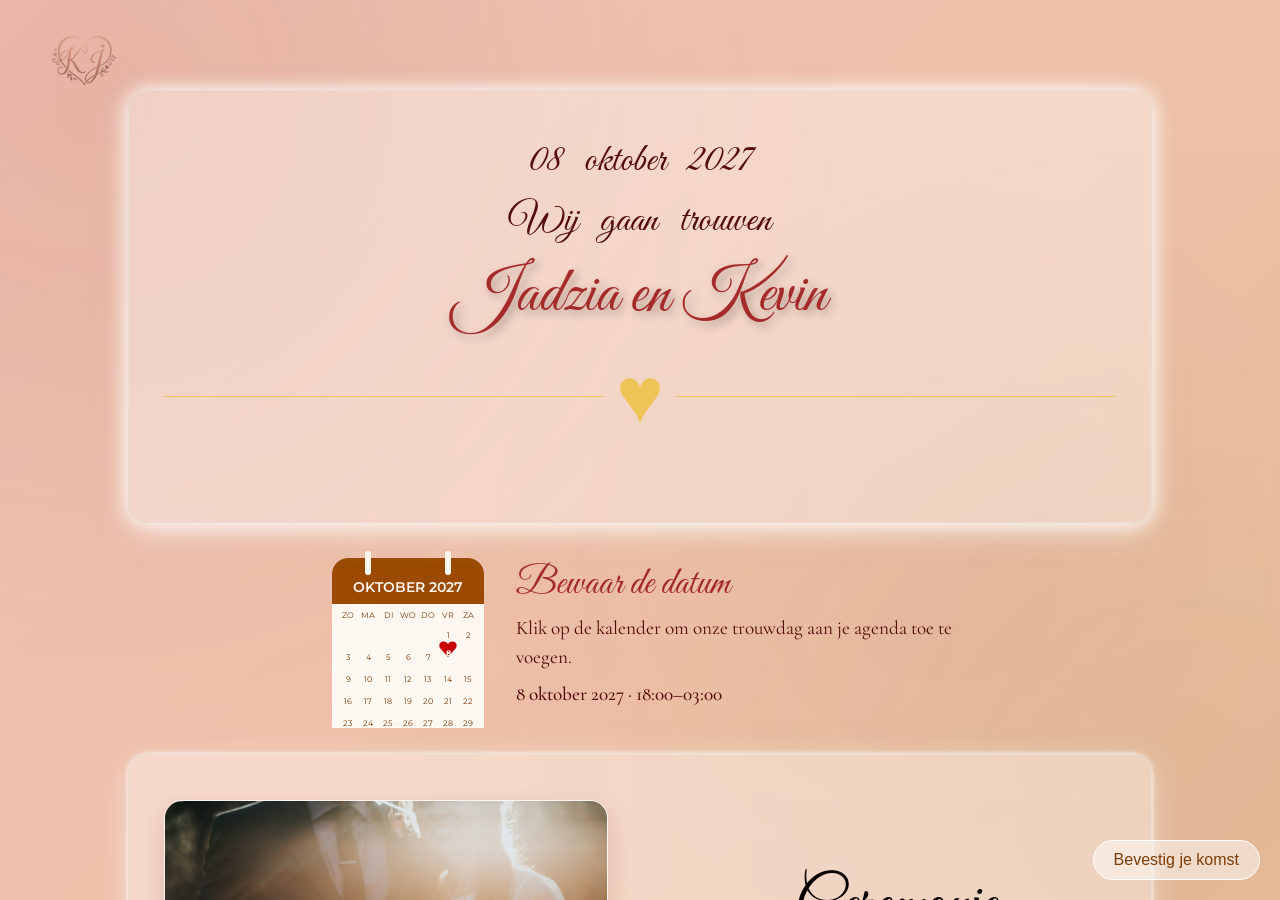
==== index.html @ 41fff1b7 "Update wedding pages with event details and styling enhancements" ====
<!doctype html>
<html lang="nl">
  <head>
    <meta charset="UTF-8" />
    <meta name="viewport" content="width=device-width, initial-scale=1.0" />
    <title>Trouw jadzia en Kevin</title>
    <!-- Elegant romantic Google Fonts -->
    <link rel="preconnect" href="https://fonts.googleapis.com" />
    <link rel="preconnect" href="https://fonts.gstatic.com" crossorigin />
    <link
      href="https://fonts.googleapis.com/css2?family=Cormorant+Garamond:ital,wght@0,400;0,600;1,400&family=Great+Vibes&family=Montserrat:wght@300;400;500&display=swap"
      rel="stylesheet"
    />
    <!-- Koppeling naar de CSS stylesheet -->
    <link rel="stylesheet" href="style.css" />
    <!-- Favicon -->
    <link rel="icon" type="image/jpeg" href="J_K-removebg-preview.png" />
  </head>
  <body>
    <div class="home">
      <div class="light light1"></div>
      <div class="light light2"></div>
      <div class="light light3"></div>
      <script>
        for (let i = 0; i < 35; i++) {
          const light = document.createElement("div");
          p.className = `particle`;
          p.style.left = `${Math.random() * 100}%`;
          p.style.animationDuration = `${Math.random() * 5 + 5}s`;
          document.body.appendChild(p);
        }
      </script>
      <nav class="top-nav">
        <a href="index.html" class="nav-link"
          ><img
            src="J_K-removebg-preview.png"
            alt="Home"
            class="nav-icon"
        /></a>
      </nav>

      <div class="card-container-home">
        <div class="floral-decoration top"></div>

        <header>
          <p class="info">08 oktober 2027</p>
          <p class="info">Wij gaan trouwen</p>
          <p class="home-title">Jadzia en Kevin</p>
          <h1></h1>
          <div class="hart"><span>♥</span></div>
        </header>
      </div>
      <div class="calendar-reminder">
        <a
          class="calendar-link"
          href="trouw-kevin-jadzia.ics"
          download="trouw-kevin-jadzia.ics"
          aria-label="Download de agenda-uitnodiging voor Trouw Kevin en Jadzia op 8 oktober 2027"
        >
          <svg
            class="calendar-icon"
            xmlns="http://www.w3.org/2000/svg"
            viewBox="0 0 168 180"
            role="img"
            aria-labelledby="calendar-icon-title"
          >
            <title id="calendar-icon-title">Kalender voor oktober 2027 met een hartje op de 8e</title>
            <rect x="8" y="10" width="152" height="198" rx="16" fill="#fffaf4" />
            <path d="M8 26a16 16 0 0 1 16-16h120a16 16 0 0 1 16 16v30H8z" fill="#9c4b00" />
            <path d="M44 6v18M124 6v18" stroke="#fffaf4" stroke-width="6" stroke-linecap="round" />
            <text x="84" y="44" text-anchor="middle" fill="#fffaf4" font-family="Montserrat, sans-serif" font-size="14" font-weight="600">OKTOBER 2027</text>
            <g fill="#7c3c07" font-family="Montserrat, sans-serif" font-size="8" text-anchor="middle">
              <text x="24" y="70">ZO</text><text x="44" y="70">MA</text><text x="64" y="70">DI</text><text x="84" y="70">WO</text><text x="104" y="70">DO</text><text x="124" y="70">VR</text><text x="144" y="70">ZA</text>
              <text x="124" y="90">1</text><text x="144" y="90">2</text>
              <text x="24" y="112">3</text><text x="44" y="112">4</text><text x="64" y="112">5</text><text x="84" y="112">6</text><text x="104" y="112">7</text>
              <text x="24" y="134">9</text><text x="44" y="134">10</text><text x="64" y="134">11</text><text x="84" y="134">12</text><text x="104" y="134">13</text><text x="124" y="134">14</text><text x="144" y="134">15</text>
              <text x="24" y="156">16</text><text x="44" y="156">17</text><text x="64" y="156">18</text><text x="84" y="156">19</text><text x="104" y="156">20</text><text x="124" y="156">21</text><text x="144" y="156">22</text>
              <text x="24" y="178">23</text><text x="44" y="178">24</text><text x="64" y="178">25</text><text x="84" y="178">26</text><text x="104" y="178">27</text><text x="124" y="178">28</text><text x="144" y="178">29</text>
              <text x="24" y="198">30</text><text x="44" y="198">31</text>
            </g>
            <path d="M124 96c-3-5-11-2-8 4l8 9 8-9c3-6-5-9-8-4z" fill="#c90000" />
            <text x="124" y="108" text-anchor="middle" fill="#fffaf4" font-family="Montserrat, sans-serif" font-size="8" font-weight="700">8</text>
          </svg>
        </a>
        <div class="calendar-copy">
          <p class="calendar-title">Bewaar de datum</p>
          <p>Klik op de kalender om onze trouwdag aan je agenda toe te voegen.</p>
          <p class="calendar-date">8 oktober 2027 · 18:00–03:00</p>
        </div>
      </div>
      <header>
        <div class="Timelinn">
          <div class="ceremonie">
            <img
              class="event-photo"
              src="event-ceremonie.jpg"
              alt="Sfeervolle trouwceremonie"
              loading="lazy"
              decoding="async"
            />
            <div class="event-content">
              <p class="title">Ceremonie</p>
              <p class="info">08 oktober 2027</p>
              <p class="info">14:00 - 15:00</p>
              <p class="sub-info">Larstraat 198, 8930 Menen, België</p>
            </div>
          </div>
          <div class="ceremonie">
            <img
              class="event-photo"
              src="event-receptie.jpg"
              alt="Feestelijk gedekte tafel voor de receptie"
              loading="lazy"
              decoding="async"
            />
            <div class="event-content">
              <p class="title">Receptie</p>
              <p class="info">18:00 - 19:00</p>
            </div>
          </div>
          <div class="ceremonie">
            <img
              class="event-photo"
              src="event-dinner.jpg"
              alt="Een mooi opgedekte tafel voor het diner"
              loading="lazy"
              decoding="async"
            />
            <div class="event-content">
              <p class="title">Dinner</p>
              <p class="info">19:00 - 21:00</p>
            </div>
          </div>

          <div class="ceremonie">
            <img
              class="event-photo"
              src="event-first-dance.jpg"
              alt="Trouwboeket in romantische belichting"
              loading="lazy"
              decoding="async"
            />
            <div class="event-content">
              <p class="title">First dance</p>
              <p class="info">21:00</p>
            </div>
          </div>
          <div class="ceremonie">
            <img
              class="event-photo"
              src="event-dansfeest.jpg"
              alt="Sfeervolle lichtshow met dansende feestgangers"
              loading="lazy"
              decoding="async"
            />
            <div class="event-content">
              <p class="title">Dans feest</p>
              <p class="info">21:00 - ...</p>
            </div>
          </div>
        </div>
      </header>

      <section class="story-section" aria-labelledby="story-title">
        <img
          class="story-photo"
          src="event-ceremonie.jpg"
          alt="Voorbeeldfoto van een bruidspaar op hun trouwdag"
          loading="lazy"
          decoding="async"
        />
        <div class="story-content">
          <p class="story-eyebrow">Samen op weg naar onze grote dag</p>
          <h2 class="story-title" id="story-title">Ons verhaal</h2>
          <p>
            Sommige ontmoetingen maken je wereld een beetje mooier. Vanaf het
            begin vonden we plezier, vertrouwen en een heleboel mooie momenten
            bij elkaar. Stap voor stap groeide onze liefde uit tot een verhaal
            dat we elke dag samen verder schrijven.
          </p>
          <p>
            Nu kijken we ernaar uit om ons ja-woord te geven en deze bijzondere
            dag te vieren met de mensen die ons dierbaar zijn. We kunnen niet
            wachten om dit nieuwe hoofdstuk met jullie te delen!
          </p>
        </div>
      </section>

      <section class="dresscode-section" aria-labelledby="dresscode-title">
        <div class="dresscode-content">
          <h2 class="story-title" id="dresscode-title">Dresscode</h2>
          <p class="dresscode-lead">
            Jouw aanwezigheid is het belangrijkste voor ons!
          </p>
          <p>
            Kom daarom gewoon zoals je bent en draag vooral kleding waarin jij
            je het beste voelt. Een speciale outfit is niet nodig.
          </p>
          <p>
            Beetje inspiratie nodig? Ons thema is herfst. Denk aan warme tinten
            zoals oranje, geel, rood en bruin.
          </p>
          <ul class="autumn-colors" aria-label="Kleureninspiratie voor het herfstthema">
            <li class="autumn-color autumn-color-orange">Oranje</li>
            <li class="autumn-color autumn-color-yellow">Geel</li>
            <li class="autumn-color autumn-color-red">Rood</li>
            <li class="autumn-color autumn-color-brown">Bruin</li>
          </ul>
        </div>
      </section>

      <a href="inschrijving.html" class="btn-nav-inschrijving"
        >Bevestig je komst</a
      >
    </div>
  </body>
</html>
---- style.css ----
:root {
    --primary-color: rgb(225, 94, 13);    /* Requested button color */
    --primary-hover: rgb(104, 45, 11);     /* Slightly darker orange hover */
    --subtitle-color: rgb(237, 196, 85);  /* Requested sub-title color */
    --accent-gold: rgb(233, 127, 73);     /* Soft warm gold */
    --bg-color: #fdfbf7;                  /* Soft ivory / cream background */
    --card-bg: #f06a1172;
    --text-color: #f0bd9d;                /* Soft warm charcoal */
    --text-muted: #bea99c;
    --border-color: #e8ded5;
    --soft-orange-bg: rgba(241, 165, 118, 0.08);
}

* {
    box-sizing: border-box;
    margin: 0;
    padding: 0;
}

.inschrijving {
    margin: 0;
  height: 100vh;
  overflow: scroll;
  background: linear-gradient(
    135deg,
    #f3c1b7,
    #ebc29e,
    #f3e7e0,
    #b7875c,
    #b78b64
  );
  background-size: 400% 400%;
  animation: bgMove 60s ease infinite;
}
.home {
    margin: 0;
  position: relative;
  height: 100vh;
  overflow-x: clip;
  overflow-y: auto;
  background: linear-gradient(
    135deg,
    #f3c1b7,
    #ebc29e,
    #f3e7e0,
    #b7875c,
    #b78b64
  );
  background-size: 400% 400%;
  animation: bgMove 60s ease infinite;
}
@keyframes bgMove {
  0% {
    background-position: 0 50%;
  }
  50% {
    background-position: 100% 50%;
  }
  100% {
    background-position: 0 50%;
  }
}
.light {
  position: absolute;
  border-radius: 50%;
  filter: blur(180px);
}
.light1 {
  width: 700px;
  height: 700px;
  background: rgba(125, 59, 4, 0.12);
  top: -250px;
  left: -250px;
}
.light2 {
  width: 600px;
  height: 600px;
  background: rgba(94, 58, 25, 0.08);
  bottom: -200px;
  right: -200px;
}
.light3 {
  width: 500px;
  height: 500px;
  background: rgba(116, 44, 5, 0.06);
  top: 35%;
  left: 55%;
}
.particle {
  position: absolute;
  bottom: -40px;
  width: 12px;
  height: 12px;
  background: rgba(255, 215, 160, 0.45);
  border-radius: 40% 60% 50% 50%;
  animation: fall linear infinite;
}
@keyframes fall {
  0% {
    transform: translateY(0) rotate(0deg);
    opacity: 0;
  }
  10% {
    opacity: 0.5;
  }
  100% {
    transform: translateY(-120vh) translateX(80px) rotate(360deg);
    opacity: 0;
  }
}
.top-nav {
    max-width: 620px;
    margin: 0 auto 15px auto;
    text-align: left;
}

.nav-link {
    width: 50px;
    height: 50px;
    object-fit: cover;
    position: fixed;
    top: 20px;
    left: 20px;
    z-index: 9999;
    
}
.nav-icon {
    width: 10%;
    height: 10%;
    object-fit: cover;
    position: fixed;
    top: 20px;
    left: 20px;
    z-index: 9999;
    
}


.card-container {
    width: 80%;
    margin: 7% auto auto auto;
    background: rgba(255, 255, 255, 0.368);
    padding: 45px 35px;
    border-radius: 20px;
    box-shadow: white 0px 0px 20px 0px, rgba(248, 245, 242, 0.5) 0px 10px 30px;
    border: 1px solid var(--border-color);
    position: relative;
}
.card-container-home {
    width: 80%;
    margin: 7% auto auto auto;
    background: rgba(255, 255, 255, 0.368);
    padding: 45px 35px;
    border-radius: 20px;
    box-shadow: white 0px 0px 20px 0px, rgba(248, 245, 242, 0.5) 0px 10px 30px;
    border: 1px solid var(--border-color);
    position: relative;
}
.Timelinn {
    width: 80%;
    margin: 2% auto auto auto;
    background: rgba(255, 255, 255, 0.368);
    padding: 45px 35px;
    border-radius: 20px;
    box-shadow: white 0px 0px 5px 0px, rgba(248, 245, 242, 0.5) 0px 5px 30px;
    border: 1px solid var(--border-color);
    position: relative;
    display: grid;
    gap: 32px;
}
.ceremonie {
    width: 100%;
    min-height: 0;
    margin: 0;
    display: grid;
    grid-template-columns: minmax(0, 1fr) minmax(0, 1fr);
    align-items: center;
    gap: clamp(24px, 5vw, 64px);
}

.ceremonie:nth-child(even) .event-photo {
    grid-column: 2;
}

.ceremonie:nth-child(even) .event-content {
    grid-column: 1;
    grid-row: 1;
}

.event-photo {
    display: block;
    width: 100%;
    height: clamp(240px, 30vw, 380px);
    object-fit: cover;
    border: 1px solid rgba(255, 255, 255, 0.75);
    border-radius: 18px;
    box-shadow: 0 12px 28px rgba(83, 12, 12, 0.14);
}

.event-content {
    min-width: 0;
    padding: 16px;
    text-align: center;
}

.story-section {
    width: 80%;
    margin: 2% auto 40px;
    padding: clamp(24px, 4vw, 48px);
    display: grid;
    grid-template-columns: minmax(0, 1fr) minmax(0, 1fr);
    align-items: center;
    gap: clamp(24px, 5vw, 64px);
    background: rgba(255, 255, 255, 0.368);
    border: 1px solid var(--border-color);
    border-radius: 20px;
    box-shadow: white 0 0 5px 0, rgba(248, 245, 242, 0.5) 0 5px 30px;
}

.calendar-reminder {
    width: 80%;
    margin: 2% auto;
    display: flex;
    align-items: center;
    justify-content: center;
    gap: 24px;
    color: rgb(83, 12, 12);
    text-align: left;
}

.calendar-link {
    display: block;
    flex: 0 0 clamp(112px, 14vw, 168px);
    border-radius: 16px;
    transition: transform 0.2s ease, filter 0.2s ease;
}

.calendar-link:hover {
    transform: translateY(-4px);
    filter: drop-shadow(0 8px 12px rgba(83, 12, 12, 0.18));
}

.calendar-link:focus-visible {
    outline: 3px solid var(--primary-color);
    outline-offset: 5px;
}

.calendar-icon {
    display: block;
    width: 100%;
    height: auto;
}

.calendar-copy {
    max-width: 440px;
}

.calendar-title {
    margin-bottom: 6px;
    color: brown;
    font-family: 'Great Vibes', cursive;
    font-size: 2.4rem;
}

.calendar-copy p:not(.calendar-title) {
    margin-bottom: 8px;
    font-family: 'Cormorant Garamond', serif;
    font-size: 1.2rem;
    line-height: 1.5;
}

.calendar-copy .calendar-date {
    font-family: 'Montserrat', sans-serif;
    font-size: 0.9rem;
    font-weight: 500;
}

.story-photo {
    display: block;
    width: 100%;
    aspect-ratio: 4 / 3;
    object-fit: cover;
    border: 1px solid rgba(255, 255, 255, 0.75);
    border-radius: 18px;
    box-shadow: 0 12px 28px rgba(83, 12, 12, 0.14);
}

.story-content {
    min-width: 0;
    color: rgb(83, 12, 12);
    text-align: center;
}

.story-eyebrow {
    margin-bottom: 8px;
    font-family: 'Montserrat', sans-serif;
    font-size: 0.8rem;
    letter-spacing: 0.08em;
    text-transform: uppercase;
}

.story-title {
    margin-bottom: 16px;
    color: brown;
    font-family: 'Great Vibes', cursive;
    font-size: clamp(3rem, 5vw, 4rem);
    font-weight: 400;
}

.story-content p:not(.story-eyebrow) {
    margin-bottom: 14px;
    font-family: 'Cormorant Garamond', serif;
    font-size: clamp(1.1rem, 1.5vw, 1.35rem);
    line-height: 1.7;
}

.dresscode-section {
    width: 80%;
    margin: 2% auto 40px;
    padding: clamp(24px, 4vw, 48px);
    background: rgba(255, 255, 255, 0.368);
    border: 1px solid var(--border-color);
    border-radius: 20px;
    box-shadow: white 0 0 5px 0, rgba(248, 245, 242, 0.5) 0 5px 30px;
}

.dresscode-content {
    max-width: 780px;
    margin: 0 auto;
    color: rgb(83, 12, 12);
    text-align: center;
}

.dresscode-content p {
    margin-bottom: 14px;
    font-family: 'Cormorant Garamond', serif;
    font-size: clamp(1.1rem, 1.5vw, 1.35rem);
    line-height: 1.7;
}

.dresscode-content .dresscode-lead {
    font-weight: 600;
}

.autumn-colors {
    display: flex;
    justify-content: center;
    flex-wrap: wrap;
    gap: clamp(14px, 3vw, 28px);
    margin-top: 24px;
    list-style: none;
}

.autumn-color {
    display: grid;
    width: clamp(64px, 8vw, 96px);
    aspect-ratio: 1;
    place-items: center;
    border-radius: 50%;
    color: #fff;
    font-family: 'Montserrat', sans-serif;
    font-size: clamp(0.7rem, 1vw, 0.85rem);
    font-weight: 500;
    text-shadow: 0 1px 3px rgba(0, 0, 0, 0.5);
}

.autumn-color-orange {
    background: #ff5f00;
}

.autumn-color-yellow {
    background: #ffba00;
    color: #4a2a00;
    text-shadow: none;
}

.autumn-color-red {
    background: #c90000;
}

.autumn-color-brown {
    background: #9c4b00;
}

header {
    text-align: center;
    margin-bottom: 35px;
}

.sub-title {
    font-family: 'Great Vibes', cursive;
    font-size: 4rem;
    color: brown;
    margin-bottom: 10px;
    text-shadow: 4px 4px 8px rgba(0, 0, 0, 0.3);
}
.paragraph{
    font-family: 'Montserrat', sans-serif;
    font-size: 0.7rem;
    color: rgb(83, 12, 12);
    margin-bottom: 10px;
    margin-top: 5rem;
    text-align: center;
}
.sub-txt {
    font-family: 'Montserrat', sans-serif;
    font-size: 1.25rem;
    color: rgb(83, 12, 12);
    margin-bottom: 10px;
}
.home-title {
    font-family: 'Great Vibes', cursive;
    font-size: 4rem;
    color: brown;
    margin-bottom: 10px;
    text-shadow: 4px 4px 8px rgba(0, 0, 0, 0.3);
}
.title {
    font-family: 'Great Vibes', cursive;
    font-size: 4rem;
    color: rgb(6, 0, 0);
    margin-bottom: 10px;
    white-space: nowrap;
    word-spacing: 15px;
}
.info {
    font-family: 'Great Vibes';
    font-size: 2.5rem;
    color: rgb(83, 12, 12);
    margin-bottom: 10px;
    
    white-space: nowrap;
    word-spacing: 15px;
}
.sub-info {
    font-family: 'Lucida Sans', 'Lucida Sans Regular', 'Lucida Grande', 'Lucida Sans Unicode', Geneva, Verdana, sans-serif;
    font-size: 1.5rem;
    color: rgb(83, 12, 12);
    margin-bottom: 10px;
    
    white-space: nowrap;
    word-spacing: 5px;
}

h1 {
    font-family: 'Cormorant Garamond', cursive;
    font-size: 2.4rem;
    font-weight: 600;
    letter-spacing: 1px;
    color: rgb(83, 12, 12);
}

.divider {
    display: flex;
    align-items: center;
    justify-content: center;
    margin: 15px 0 20px 0;
}

.divider::before, .divider::after {
    content: '';
    width: 60px;
    height: 1px;
    background-color: var(--subtitle-color);
}

.hart span {
    padding: 0 12px;
    color: var(--subtitle-color);
    font-size: 5rem;
}
.hart {
    display: flex;
    align-items: center;
    justify-content: center;
    margin: 15px 0 20px 0;
}

.hart::before, .hart::after {
    content: '';
    width: 60%;
    height: 1px;
    background-color: var(--subtitle-color);
}

.hart span {
    padding: 0 12px;
    color: var(--subtitle-color);
    font-size: 5rem;
}

.intro {
    font-size: 0.95rem;
    color: rgb(112, 55, 9);
    max-width: 480px;
    margin: 0 auto;
}

/* Form Styles */
.form-group {
    margin-bottom: 25px;
}

.form-group > label {
    display: block;
    font-family: 'Cormorant Garamond', serif;
    font-size: 1.25rem;
    font-weight: 600;
    margin-bottom: 6px;
    color: rgb(83, 12, 12);;
}

.sub-label-info {
    font-size: 0.85rem;
    color: var(--text-muted);
    margin-bottom: 10px;
}

input[type="text"],
input[type="number"],
textarea {
    width: 100%;
    padding: 12px 16px;
    border: 1px solid var(--border-color);
    border-radius: 10px;
    font-family: 'Montserrat', sans-serif;
    font-size: 0.95rem;
    background-color: #faf8f5;
    color: var(--text-color);
    transition: all 0.3s ease;
}

input[type="text"]:focus,
input[type="number"]:focus,
textarea:focus {
    border-color: var(--primary-color);
    background-color: #ffffff;
    box-shadow: 0 0 0 3px rgba(225, 94, 13, 0.15);
    outline: none;
}

textarea {
    resize: vertical;
    min-height: 90px;
}

/* File Upload Styling */
.file-upload-box {
    position: relative;
    display: inline-block;
    width: 100%;
}

.file-input {
    width: 100%;
    padding: 8px;
    background: #ffffff;
    border: 1px dashed var(--primary-color);
    border-radius: 8px;
    cursor: pointer;
    font-size: 0.85rem;
}

.file-input::file-selector-button {
    background: var(--soft-orange-bg);
    color: var(--primary-color);
    border: 1px solid var(--primary-color);
    padding: 5px 12px;
    border-radius: 6px;
    cursor: pointer;
    font-weight: 500;
    margin-right: 10px;
    transition: all 0.2s;
}

.file-input::file-selector-button:hover {
    background: var(--primary-color);
    color: #ffffff;
}

/* Radio & Checkbox Cards */
.radio-card {
    background: #faf8f5;
    border: 1px solid var(--border-color);
    border-radius: 10px;
    padding: 12px 16px;
    margin-bottom: 10px;
    display: flex;
    align-items: center;
    cursor: pointer;
    transition: all 0.25s ease;
}

.radio-card:hover {
    border-color: var(--primary-color);
    background: var(--soft-orange-bg);
}

.radio-card input[type="radio"] {
    accent-color: var(--primary-color);
    width: 18px;
    height: 18px;
    margin-right: 14px;
    cursor: pointer;
}

.radio-card label {
    cursor: pointer;
    width: 100%;
}

.radio-title {
    display: block;
    font-weight: 500;
    font-size: 0.95rem;
}

.radio-desc {
    display: block;
    font-size: 0.8rem;
    color: var(--text-muted);
}

.checkbox-card {
    background: #ffffff;
    border: 1px solid var(--border-color);
    border-radius: 8px;
    padding: 10px 14px;
    display: flex;
    align-items: center;
}

.checkbox-card input[type="checkbox"] {
    accent-color: var(--primary-color);
    width: 16px;
    height: 16px;
    margin-right: 10px;
    cursor: pointer;
}

.checkbox-card label {
    font-size: 0.88rem;
    font-weight: 500;
    cursor: pointer;
}

/* Buttons */
.btn-primary {
    display: block;
    width: 100%;
    background-color: rgba(255, 255, 255, 0.485);
    color: #884906;
    padding: 16px;
    border: none;
    border-radius: 30px;
    font-family: 'Cormorant Garamond', serif;
     
    font-size: 1.3rem;
    font-weight: 600;
    letter-spacing: 1px;
    cursor: pointer;
    transition: all 0.3s ease;
    box-shadow: 0 4px 15px rgba(233, 224, 218, 0.3);
    margin-top: 30px;
}

.btn-primary:hover {
    transform: translateY(-2px);
    background-color: rgba(255, 255, 255, 0.913);
    color: #000000;
}

.btn-secondary {
    background-color: rgba(255, 255, 255, 0.485);
    color: rgb(124, 60, 7);
    padding: 10px 18px;
    border: 1px dashed var(--primary-color);
    border-radius: 20px;
    font-family: 'Montserrat', sans-serif;
    font-size: 0.85rem;
    font-weight: 500;
    cursor: pointer;
    margin-top: 10px;
    transition: all 0.25s ease;
}

.btn-secondary:hover {
    background-color: rgba(235, 199, 177, 0.894);
}

.btn-nav-home {
    display: inline-block;
    margin-top: 20px;
    padding: 10px 20px;
    background-color: var(--soft-orange-bg);
    color: var(--primary-color);
    text-decoration: none;
    border: 1px solid var(--primary-color);
    border-radius: 20px;
    font-weight: 500;
    font-size: 0.9rem;
    transition: all 0.25s ease;
}

.btn-nav-inschrijving:hover {
    background-color: rgba(255, 255, 255, 0.913);
    color: #000000;
}
.btn-nav-inschrijving {
    display: inline-block;
    margin-top: 20px;
    padding: 10px 20px;
    background-color: rgba(255, 255, 255, 0.485);
    color: rgb(124, 60, 7);
    text-decoration: none;
    border: 1px solid white;
    border-radius: 20px;
    font-family: arial, sans-serif,bold;
    font-weight: 500;
    font-size: 1rem;
    transition: all 0.25s ease;
    position: fixed;
    bottom: 20px;
    right: 20px;
}

.btn-nav-home:hover {
    background-color: var(--primary-color);
    color: #ffffff;
}

/* Gezinslid Blok Styling */
.gezinslid-blok {
    background: #faf8f5;
    border: 1px solid var(--border-color);
    border-radius: 12px;
    padding: 18px;
    margin-bottom: 16px;
}

.hoofdgast-blok {
    border-left: 4px solid var(--primary-color);
    background: #fffdfb;
}

.gast-titel {
    font-family: 'Cormorant Garamond', serif;
    font-size: 1.2rem;
    font-weight: 600;
    color: var(--primary-color);
    margin-bottom: 10px;
}

.gezinslid-header {
    display: flex;
    gap: 10px;
    align-items: center;
    margin-bottom: 10px;
}

.gezinslid-header input[type="text"] {
    background: #ffffff;
}

.btn-verwijder {
    background-color: transparent;
    color: var(--text-muted);
    border: 1px solid var(--border-color);
    width: 38px;
    height: 38px;
    border-radius: 50%;
    cursor: pointer;
    font-size: 1.1rem;
    display: flex;
    align-items: center;
    justify-content: center;
    transition: all 0.2s;
}

.btn-verwijder:hover {
    background-color: #e74c3c;
    color: #ffffff;
    border-color: #e74c3c;
}

/* Conditional Containers */
.conditional {
    display: none;
    background: #fffdfb;
    padding: 20px;
    border-radius: 14px;
    border-left: 3px solid var(--accent-gold);
    border-top: 1px solid var(--border-color);
    border-right: 1px solid var(--border-color);
    border-bottom: 1px solid var(--border-color);
}

.hidden {
    display: none !important;
}

.dieet-details {
    margin-top: 10px;
}

.dieet-details label {
    font-size: 0.85rem;
    color: var(--text-muted);
    margin-bottom: 4px;
    display: block;
}

/* Success Message */
.success-message {
    text-align: center;
    padding: 40px 20px;
}

.success-message .heart-icon {
    font-size: 3rem;
    color: var(--primary-color);
    margin-bottom: 15px;
}

.success-message h2 {
    font-family: 'Great Vibes', cursive;
    font-size: 3.2rem;
    color: var(--subtitle-color);
    margin-bottom: 10px;
}

.success-message p {
    font-family: 'Cormorant Garamond', serif;
    font-size: 1.3rem;
    color: var(--text-color);
}

@media (max-width: 768px) {
    html {
        overflow-x: clip;
    }

    .home,
    .inschrijving {
        position: relative;
        height: auto;
        min-height: 100vh;
        min-height: 100svh;
        overflow-x: hidden;
        overflow-y: auto;
    }

    .home {
        padding: 72px 0 100px;
    }

    .card-container,
    .card-container-home,
    .Timelinn,
    .story-section,
    .calendar-reminder,
    .dresscode-section {
        width: calc(100% - 32px);
        margin: 24px auto;
        padding: 28px 20px;
    }

    .calendar-reminder {
        padding: 16px;
        gap: 16px;
    }

    .card-container {
        margin-top: 72px;
    }

    .top-nav {
        margin: 0;
    }

    .nav-link {
        top: 12px;
        left: 12px;
        width: 44px;
        height: 44px;
    }

    .nav-icon {
        position: static;
        width: 100%;
        height: 100%;
        object-fit: contain;
    }

    .sub-title,
    .home-title {
        font-size: clamp(2.75rem, 12vw, 4rem);
    }

    .sub-txt {
        font-size: 1rem;
        line-height: 1.6;
    }

    .ceremonie {
        grid-template-columns: minmax(0, 1fr);
        gap: 16px;
        width: 100%;
        min-height: 0;
        margin: 0;
        padding: 0 0 24px;
        border-bottom: 1px solid rgba(183, 135, 92, 0.35);
    }

    .story-section {
        grid-template-columns: minmax(0, 1fr);
        gap: 20px;
    }

    .story-photo {
        max-height: 320px;
        border-radius: 14px;
    }

    .ceremonie:last-child {
        padding-bottom: 0;
        border-bottom: 0;
    }

    .ceremonie:nth-child(even) .event-photo,
    .ceremonie:nth-child(even) .event-content {
        grid-column: 1;
        grid-row: auto;
    }

    .event-photo {
        height: clamp(190px, 55vw, 300px);
        border-radius: 14px;
    }

    .event-content {
        padding: 4px 8px;
    }

    .title {
        font-size: 2.5rem;
    }

    .info {
        font-size: 1.8rem;
    }

    .sub-info {
        font-size: 1rem;
        line-height: 1.5;
    }

    .title,
    .info,
    .sub-info {
        white-space: normal;
        word-spacing: normal;
        overflow-wrap: anywhere;
    }

    .btn-nav-inschrijving {
        position: fixed;
        right: 50%;
        bottom: max(12px, env(safe-area-inset-bottom));
        transform: translateX(50%);
        width: min(90%, 340px);
        padding: 14px 18px;
        text-align: center;
        z-index: 10;
    }

    .form-group > label {
        font-size: 1.15rem;
    }

    input[type="text"],
    input[type="number"],
    textarea,
    .file-input {
        font-size: 16px;
    }

    .radio-card {
        align-items: flex-start;
        padding: 14px;
    }

    .radio-card input[type="radio"] {
        flex: 0 0 18px;
        margin-top: 2px;
    }

    .conditional {
        padding: 16px;
    }

    .gezinslid-blok {
        padding: 14px;
    }

    .success-message {
        padding: 28px 8px;
    }

    .success-message h2 {
        font-size: 2.8rem;
    }

    .success-message p {
        font-size: 1.1rem;
        line-height: 1.6;
    }
}

@media (min-width: 769px) and (max-width: 1200px) {
    .ceremonie {
        grid-template-columns: minmax(0, 1fr);
        gap: 16px;
    }

    .ceremonie:nth-child(even) .event-photo,
    .ceremonie:nth-child(even) .event-content {
        grid-column: 1;
        grid-row: auto;
    }

    .event-photo {
        height: 300px;
    }

    .event-content {
        padding: 4px 8px;
    }

    .title,
    .info,
    .sub-info {
        white-space: normal;
        word-spacing: normal;
    }
}

@media (max-width: 480px) {
    .card-container,
    .card-container-home,
    .Timelinn,
    .story-section,
    .calendar-reminder,
    .dresscode-section {
        width: calc(100% - 24px);
        padding: 22px 16px;
    }

    .calendar-reminder {
        gap: 12px;
        padding: 16px 12px;
    }

    .calendar-link {
        flex-basis: 96px;
    }

    .calendar-title {
        font-size: 2rem;
    }

    .calendar-copy p:not(.calendar-title) {
        font-size: 1rem;
    }

    .calendar-copy .calendar-date {
        font-size: 0.75rem;
    }

    .card-container {
        margin-top: 64px;
    }

    .home {
        padding-top: 56px;
    }

    .card-container-home {
        margin-top: 12px;
    }

    .Timelinn {
        margin-top: 16px;
    }

    .title {
        font-size: 2.2rem;
    }

    .info {
        font-size: 1.6rem;
    }

    .divider::before,
    .divider::after {
        width: 40px;
    }

    .gezinslid-header {
        align-items: stretch;
        flex-wrap: wrap;
    }

    .gezinslid-header input[type="text"] {
        flex: 1 1 100%;
        min-width: 0;
    }

    .btn-verwijder {
        width: 44px;
        height: 44px;
        flex: 0 0 44px;
    }

    .btn-secondary {
        width: 100%;
        min-height: 44px;
        line-height: 1.4;
    }

    .btn-primary {
        min-height: 52px;
        padding: 14px 12px;
        font-size: 1.15rem;
    }

    .paragraph {
        margin-top: 2rem;
        line-height: 1.6;
    }
}

@media (prefers-reduced-motion: reduce) {
    .home,
    .inschrijving {
        animation: none;
    }

    .particle {
        animation: none;
    }
}
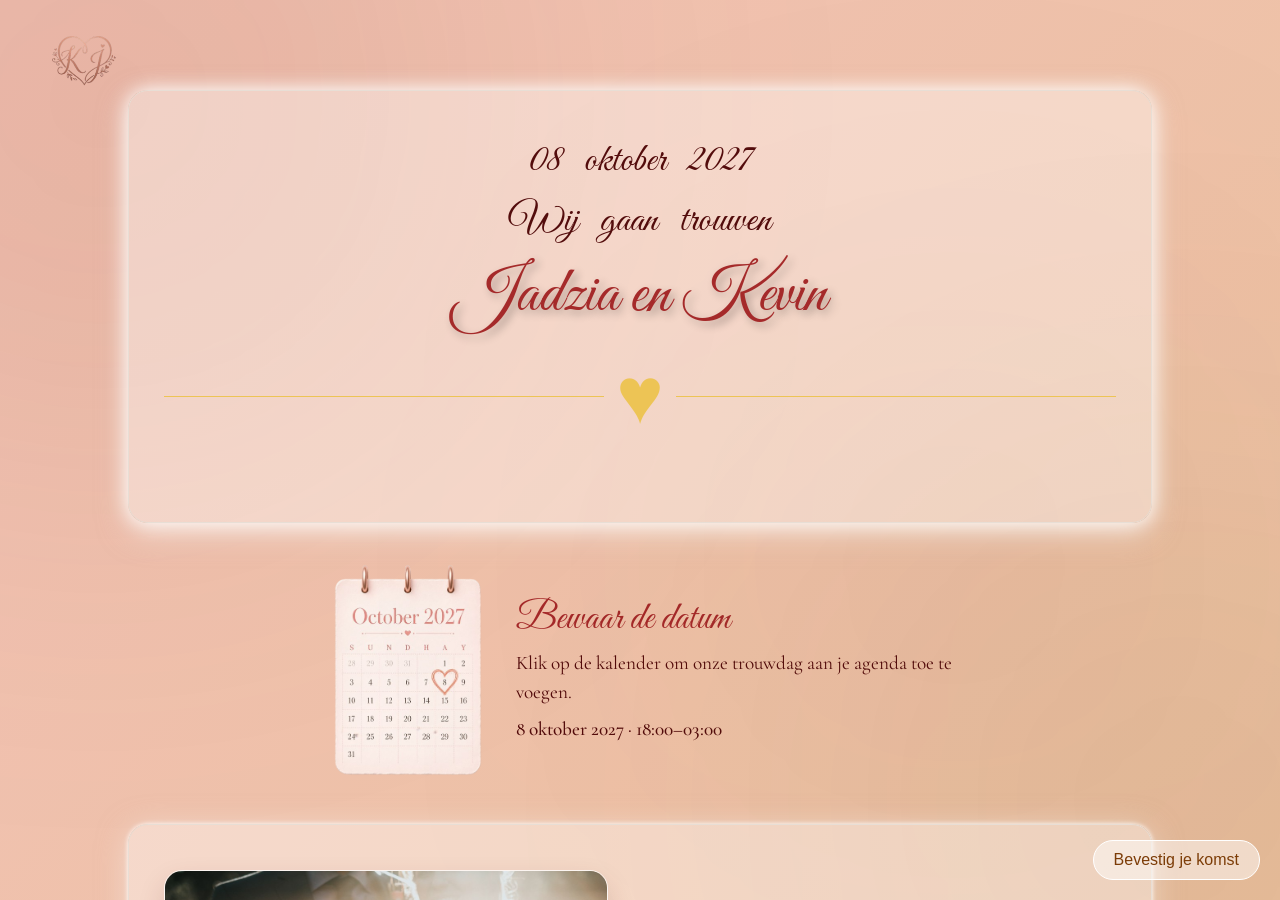
==== commit ab25b5da: "Refactor code structure for improved readability and maintainability" ====
--- a/index.html
+++ b/index.html
@@ -4,15 +4,15 @@
     <meta charset="UTF-8" />
     <meta name="viewport" content="width=device-width, initial-scale=1.0" />
     <title>Trouw jadzia en Kevin</title>
-    <!-- Elegant romantic Google Fonts -->
+    <!-- Google Fonts -->
     <link rel="preconnect" href="https://fonts.googleapis.com" />
     <link rel="preconnect" href="https://fonts.gstatic.com" crossorigin />
     <link
       href="https://fonts.googleapis.com/css2?family=Cormorant+Garamond:ital,wght@0,400;0,600;1,400&family=Great+Vibes&family=Montserrat:wght@300;400;500&display=swap"
       rel="stylesheet"
     />
-    <!-- Koppeling naar de CSS stylesheet -->
-    <link rel="stylesheet" href="style.css" />
+    <!-- CSS stylesheet -->
+    <link rel="stylesheet" href="style.css?v=20261015-2" />
     <!-- Favicon -->
     <link rel="icon" type="image/jpeg" href="J_K-removebg-preview.png" />
   </head>
@@ -30,6 +30,7 @@
           document.body.appendChild(p);
         }
       </script>
+      <!-- Navigatiebalk -->
       <nav class="top-nav">
         <a href="index.html" class="nav-link"
           ><img
@@ -38,7 +39,7 @@
             class="nav-icon"
         /></a>
       </nav>
-
+<!-- title balk -->
       <div class="card-container-home">
         <div class="floral-decoration top"></div>
 
@@ -50,6 +51,7 @@
           <div class="hart"><span>♥</span></div>
         </header>
       </div>
+      <!-- Kalender herinnering -->
       <div class="calendar-reminder">
         <a
           class="calendar-link"
@@ -57,30 +59,13 @@
           download="trouw-kevin-jadzia.ics"
           aria-label="Download de agenda-uitnodiging voor Trouw Kevin en Jadzia op 8 oktober 2027"
         >
-          <svg
+          <img
             class="calendar-icon"
-            xmlns="http://www.w3.org/2000/svg"
-            viewBox="0 0 168 180"
-            role="img"
-            aria-labelledby="calendar-icon-title"
-          >
-            <title id="calendar-icon-title">Kalender voor oktober 2027 met een hartje op de 8e</title>
-            <rect x="8" y="10" width="152" height="198" rx="16" fill="#fffaf4" />
-            <path d="M8 26a16 16 0 0 1 16-16h120a16 16 0 0 1 16 16v30H8z" fill="#9c4b00" />
-            <path d="M44 6v18M124 6v18" stroke="#fffaf4" stroke-width="6" stroke-linecap="round" />
-            <text x="84" y="44" text-anchor="middle" fill="#fffaf4" font-family="Montserrat, sans-serif" font-size="14" font-weight="600">OKTOBER 2027</text>
-            <g fill="#7c3c07" font-family="Montserrat, sans-serif" font-size="8" text-anchor="middle">
-              <text x="24" y="70">ZO</text><text x="44" y="70">MA</text><text x="64" y="70">DI</text><text x="84" y="70">WO</text><text x="104" y="70">DO</text><text x="124" y="70">VR</text><text x="144" y="70">ZA</text>
-              <text x="124" y="90">1</text><text x="144" y="90">2</text>
-              <text x="24" y="112">3</text><text x="44" y="112">4</text><text x="64" y="112">5</text><text x="84" y="112">6</text><text x="104" y="112">7</text>
-              <text x="24" y="134">9</text><text x="44" y="134">10</text><text x="64" y="134">11</text><text x="84" y="134">12</text><text x="104" y="134">13</text><text x="124" y="134">14</text><text x="144" y="134">15</text>
-              <text x="24" y="156">16</text><text x="44" y="156">17</text><text x="64" y="156">18</text><text x="84" y="156">19</text><text x="104" y="156">20</text><text x="124" y="156">21</text><text x="144" y="156">22</text>
-              <text x="24" y="178">23</text><text x="44" y="178">24</text><text x="64" y="178">25</text><text x="84" y="178">26</text><text x="104" y="178">27</text><text x="124" y="178">28</text><text x="144" y="178">29</text>
-              <text x="24" y="198">30</text><text x="44" y="198">31</text>
-            </g>
-            <path d="M124 96c-3-5-11-2-8 4l8 9 8-9c3-6-5-9-8-4z" fill="#c90000" />
-            <text x="124" y="108" text-anchor="middle" fill="#fffaf4" font-family="Montserrat, sans-serif" font-size="8" font-weight="700">8</text>
-          </svg>
+            src="image-removebg-preview.png"
+            alt="Kalender voor oktober 2027 met een hartje op de 8e"
+            width="420"
+            height="500"
+          />
         </a>
         <div class="calendar-copy">
           <p class="calendar-title">Bewaar de datum</p>
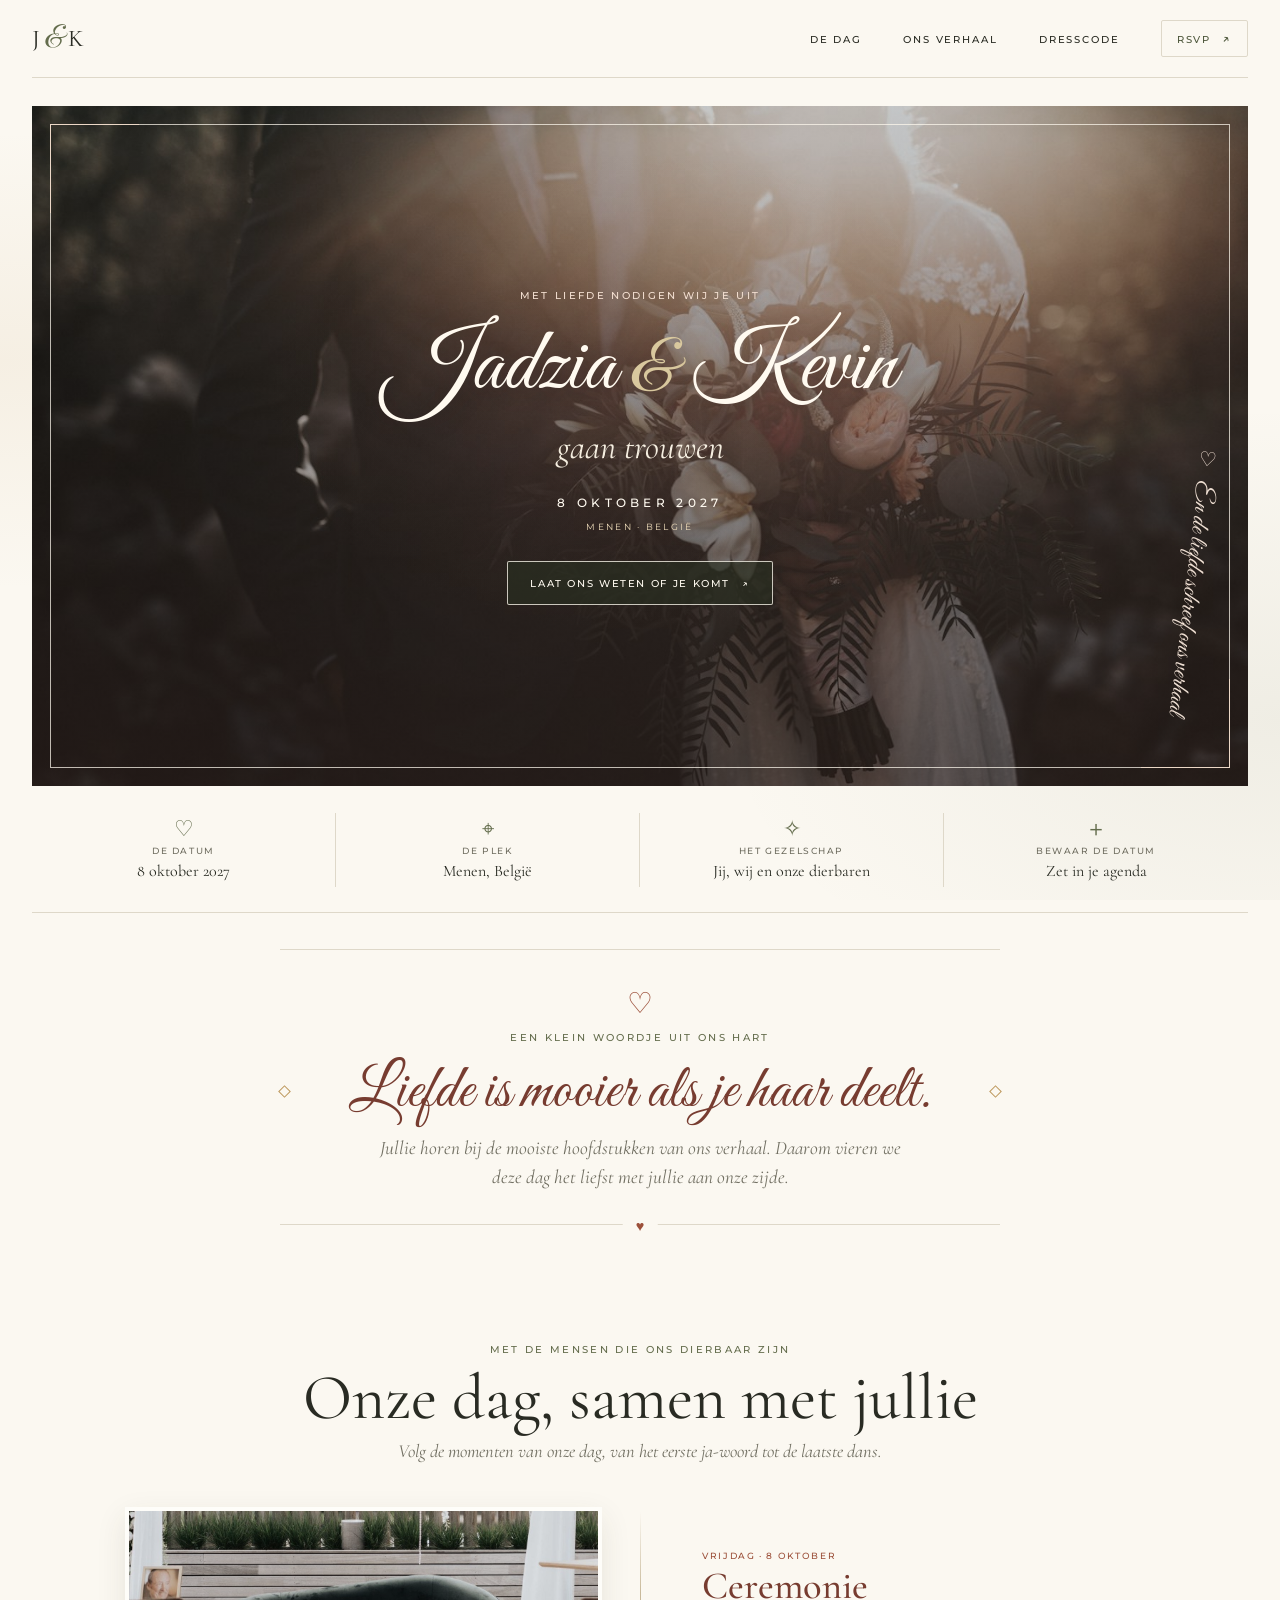
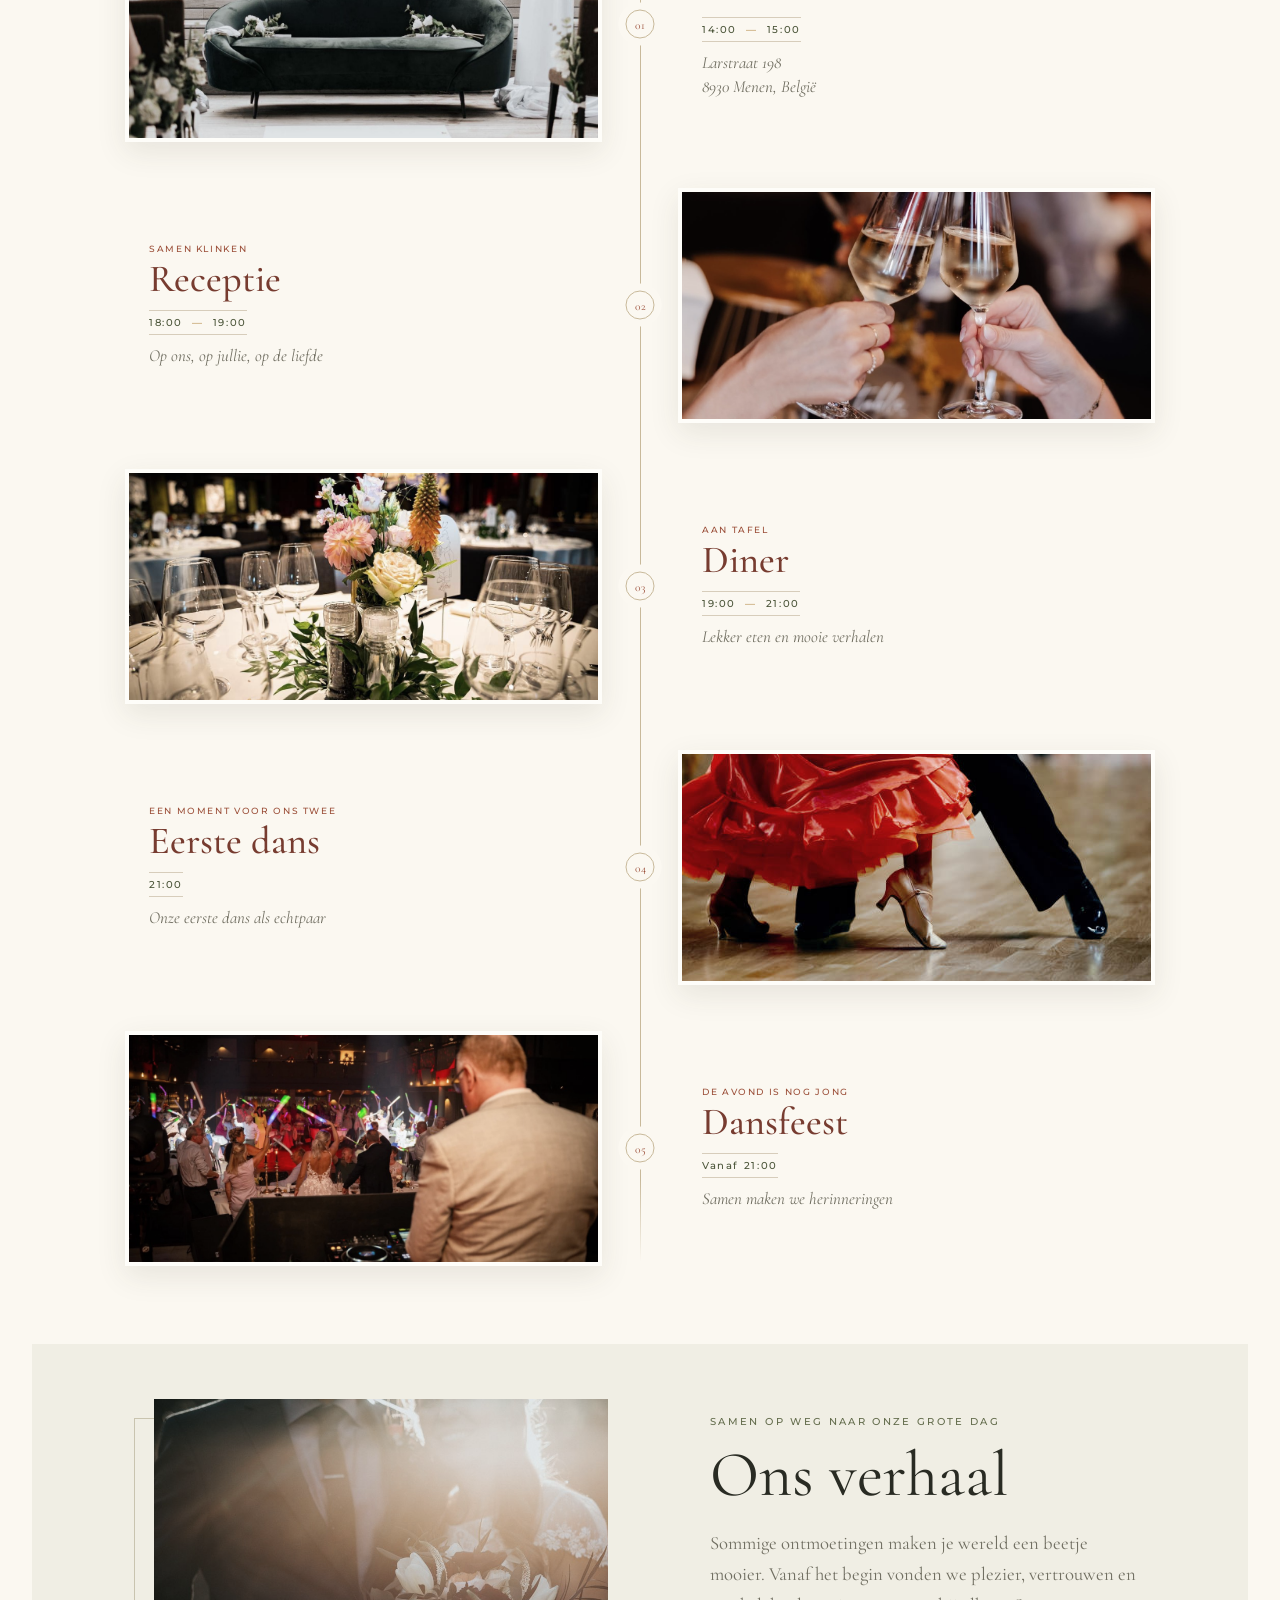
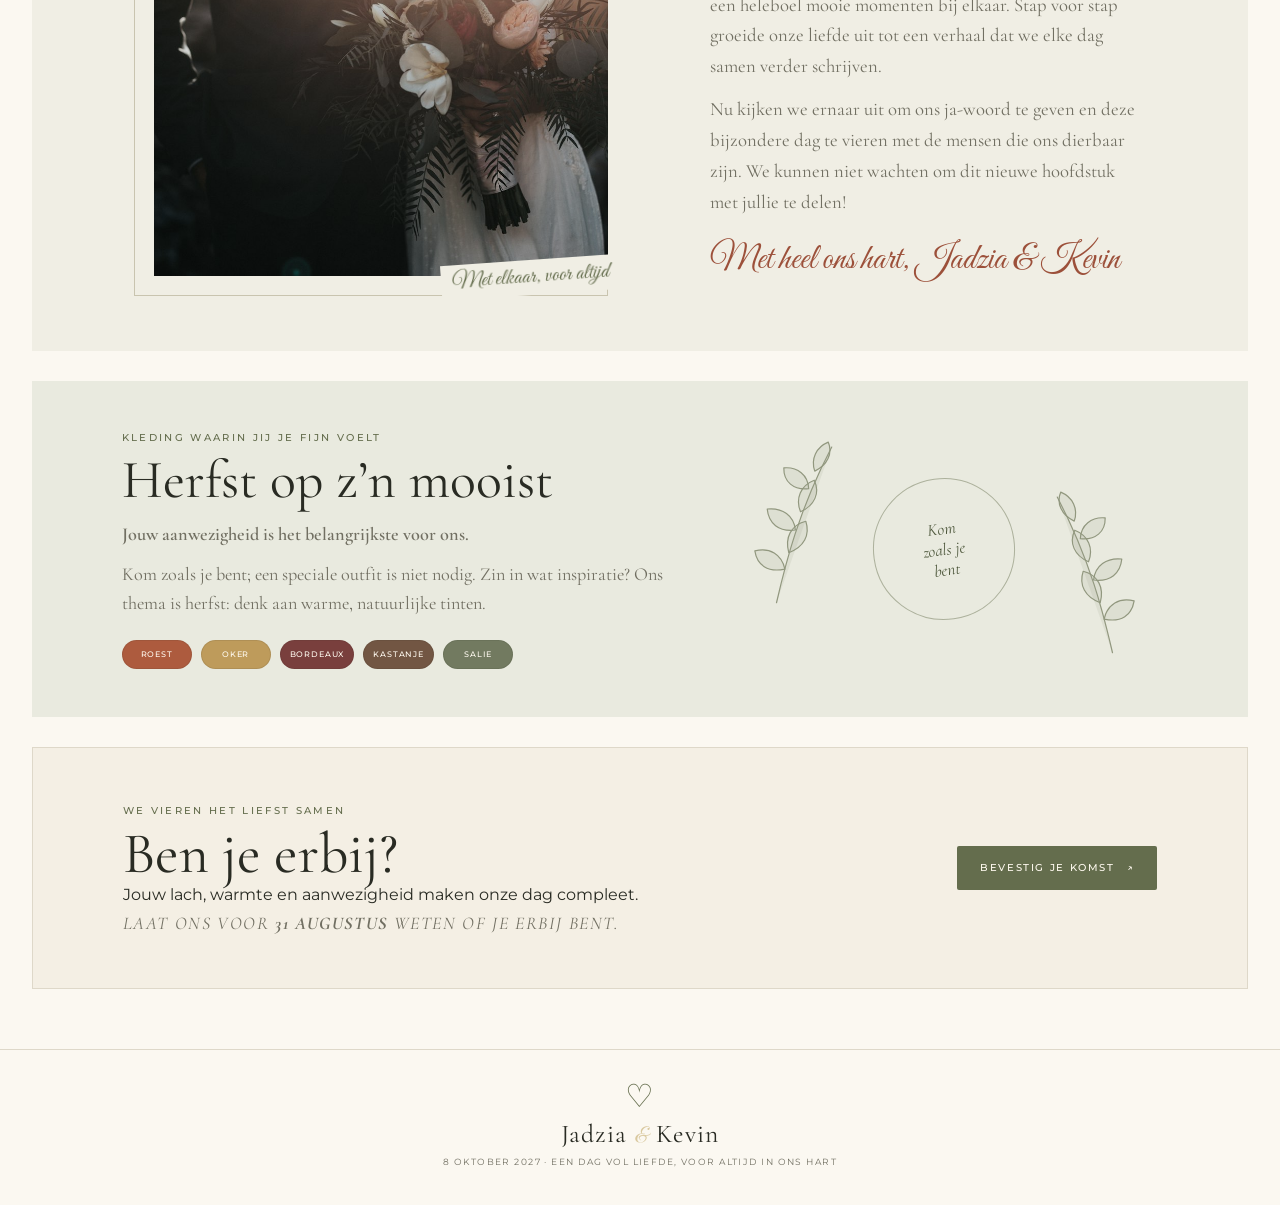
==== commit 3925197a: "Refactor code structure for improved readability and maintainability" ====
--- a/index.html
+++ b/index.html
@@ -3,159 +3,163 @@
   <head>
     <meta charset="UTF-8" />
     <meta name="viewport" content="width=device-width, initial-scale=1.0" />
-    <title>Trouw jadzia en Kevin</title>
-    <!-- Google Fonts -->
+    <meta
+      name="description"
+      content="Vier de liefde met Jadzia en Kevin op 8 oktober 2027. Bekijk het programma en bevestig je komst."
+    />
+    <title>Jadzia & Kevin — 8 oktober 2027</title>
     <link rel="preconnect" href="https://fonts.googleapis.com" />
     <link rel="preconnect" href="https://fonts.gstatic.com" crossorigin />
     <link
-      href="https://fonts.googleapis.com/css2?family=Cormorant+Garamond:ital,wght@0,400;0,600;1,400&family=Great+Vibes&family=Montserrat:wght@300;400;500&display=swap"
+      href="https://fonts.googleapis.com/css2?family=Cormorant+Garamond:ital,wght@0,400;0,500;0,600;1,400;1,500&family=Great+Vibes&family=Montserrat:wght@300;400;500;600&display=swap"
       rel="stylesheet"
     />
-    <!-- CSS stylesheet -->
-    <link rel="stylesheet" href="style.css?v=20261015-2" />
-    <!-- Favicon -->
+    <link rel="stylesheet" href="style.css?v=20261028-8" />
     <link rel="icon" type="image/jpeg" href="J_K-removebg-preview.png" />
   </head>
   <body>
-    <div class="home">
-      <div class="light light1"></div>
-      <div class="light light2"></div>
-      <div class="light light3"></div>
-      <script>
-        for (let i = 0; i < 35; i++) {
-          const light = document.createElement("div");
-          p.className = `particle`;
-          p.style.left = `${Math.random() * 100}%`;
-          p.style.animationDuration = `${Math.random() * 5 + 5}s`;
-          document.body.appendChild(p);
-        }
-      </script>
-      <!-- Navigatiebalk -->
-      <nav class="top-nav">
-        <a href="index.html" class="nav-link"
-          ><img
-            src="J_K-removebg-preview.png"
-            alt="Home"
-            class="nav-icon"
-        /></a>
+    <header class="site-header">
+      <a class="brand-mark" href="index.html" aria-label="Jadzia en Kevin, home">J<span>&</span>K</a>
+      <nav class="site-nav" aria-label="Hoofdnavigatie">
+        <a href="#onze-dag">De dag</a>
+        <a href="#verhaal">Ons verhaal</a>
+        <a href="#dresscode">Dresscode</a>
+        <a class="nav-rsvp" href="inschrijving.html">RSVP <span aria-hidden="true">↗</span></a>
       </nav>
-<!-- title balk -->
-      <div class="card-container-home">
-        <div class="floral-decoration top"></div>
-
-        <header>
-          <p class="info">08 oktober 2027</p>
-          <p class="info">Wij gaan trouwen</p>
-          <p class="home-title">Jadzia en Kevin</p>
-          <h1></h1>
-          <div class="hart"><span>♥</span></div>
-        </header>
-      </div>
-      <!-- Kalender herinnering -->
-      <div class="calendar-reminder">
+    </header>
+
+    <main class="home">
+      <section class="invitation-hero" aria-labelledby="invitation-title">
+        <img
+          class="hero-photo"
+          src="event-ceremonie.jpg"
+          alt="Een warme, romantische sfeer tijdens een trouwceremonie"
+          fetchpriority="high"
+        />
+        <div class="hero-frame" aria-hidden="true"></div>
+        <div class="hero-copy">
+          <p class="eyebrow">Met liefde nodigen wij je uit</p>
+          <h1 id="invitation-title">Jadzia <span>&</span> Kevin</h1>
+          <p class="hero-intro">gaan trouwen</p>
+          <p class="hero-date">8 oktober 2027</p>
+          <p class="hero-place">Menen <span aria-hidden="true">·</span> België</p>
+          <a class="button button-light" href="inschrijving.html">Laat ons weten of je komt <span aria-hidden="true">↗</span></a>
+        </div>
+        <span class="hero-side-note" aria-hidden="true">En de liefde schreef ons verhaal</span>
+      </section>
+
+      <section class="detail-strip" aria-label="In het kort">
+        <div class="detail-item">
+          <span class="detail-icon" aria-hidden="true">♡</span>
+          <p class="detail-label">De datum</p>
+          <p class="detail-value">8 oktober 2027</p>
+        </div>
+        <div class="detail-item">
+          <span class="detail-icon" aria-hidden="true">⌖</span>
+          <p class="detail-label">De plek</p>
+          <p class="detail-value">Menen, België</p>
+        </div>
+        <div class="detail-item">
+          <span class="detail-icon" aria-hidden="true">✧</span>
+          <p class="detail-label">Het gezelschap</p>
+          <p class="detail-value">Jij, wij en onze dierbaren</p>
+        </div>
         <a
-          class="calendar-link"
+          class="detail-item calendar-download"
           href="trouw-kevin-jadzia.ics"
           download="trouw-kevin-jadzia.ics"
-          aria-label="Download de agenda-uitnodiging voor Trouw Kevin en Jadzia op 8 oktober 2027"
+          aria-label="Download onze trouwdag voor je agenda"
         >
+          <span class="detail-icon" aria-hidden="true">＋</span>
+          <span class="detail-label">Bewaar de datum</span>
+          <span class="detail-value">Zet in je agenda</span>
+        </a>
+      </section>
+
+      <section class="love-note" aria-label="Een persoonlijke boodschap">
+        <span class="love-note-flourish" aria-hidden="true">♡</span>
+        <p class="eyebrow">Een klein woordje uit ons hart</p>
+        <h2>Liefde is mooier als je haar deelt.</h2>
+        <p>
+          Jullie horen bij de mooiste hoofdstukken van ons verhaal. Daarom
+          vieren we deze dag het liefst met jullie aan onze zijde.
+        </p>
+        <span class="love-note-heart" aria-hidden="true">♥</span>
+      </section>
+
+      <section class="day-section page-section" id="onze-dag" aria-labelledby="day-title">
+        <header class="section-heading">
+          <p class="eyebrow">Met de mensen die ons dierbaar zijn</p>
+          <h2 id="day-title">Onze dag, samen met jullie</h2>
+          <p>Volg de momenten van onze dag, van het eerste ja-woord tot de laatste dans.</p>
+        </header>
+        <div class="Timelinn">
+          <article class="ceremonie">
+            <img class="event-photo" src="ceremonie.jpg" alt="Sfeervolle trouwceremonie" loading="lazy" decoding="async" />
+            <div class="event-content">
+              <span class="event-number" aria-hidden="true">01</span>
+              <p class="event-date">Vrijdag <span>·</span> 8 oktober</p>
+              <p class="title">Ceremonie</p>
+              <time class="info" datetime="2027-10-08T14:00">14:00 <span>—</span> 15:00</time>
+              <p class="sub-info">Larstraat 198<br />8930 Menen, België</p>
+            </div>
+          </article>
+          <article class="ceremonie">
+            <img class="event-photo" src="receptie.jpg" alt="Feestelijk gedekte tafel voor de receptie" loading="lazy" decoding="async" />
+            <div class="event-content">
+              <span class="event-number" aria-hidden="true">02</span>
+              <p class="event-date">Samen klinken</p>
+              <p class="title">Receptie</p>
+              <time class="info" datetime="2027-10-08T18:00">18:00 <span>—</span> 19:00</time>
+              <p class="sub-info">Op ons, op jullie, op de liefde</p>
+            </div>
+          </article>
+          <article class="ceremonie">
+            <img class="event-photo" src="dinner.jpg" alt="Een mooi opgedekte tafel voor het diner" loading="lazy" decoding="async" />
+            <div class="event-content">
+              <span class="event-number" aria-hidden="true">03</span>
+              <p class="event-date">Aan tafel</p>
+              <p class="title">Diner</p>
+              <time class="info" datetime="2027-10-08T19:00">19:00 <span>—</span> 21:00</time>
+              <p class="sub-info">Lekker eten en mooie verhalen</p>
+            </div>
+          </article>
+          <article class="ceremonie">
+            <img class="event-photo" src="first-dance.jpg" alt="Trouwboeket in romantische belichting" loading="lazy" decoding="async" />
+            <div class="event-content">
+              <span class="event-number" aria-hidden="true">04</span>
+              <p class="event-date">Een moment voor ons twee</p>
+              <p class="title">Eerste dans</p>
+              <time class="info" datetime="2027-10-08T21:00">21:00</time>
+              <p class="sub-info">Onze eerste dans als echtpaar</p>
+            </div>
+          </article>
+          <article class="ceremonie">
+            <img class="event-photo" src="dansfeest.jpg" alt="Sfeervolle lichtshow met dansende feestgangers" loading="lazy" decoding="async" />
+            <div class="event-content">
+              <span class="event-number" aria-hidden="true">05</span>
+              <p class="event-date">De avond is nog jong</p>
+              <p class="title">Dansfeest</p>
+              <time class="info" datetime="2027-10-08T21:00">Vanaf 21:00</time>
+              <p class="sub-info">Samen maken we herinneringen</p>
+            </div>
+          </article>
+        </div>
+      </section>
+
+      <section class="story-section page-section" id="verhaal" aria-labelledby="story-title">
+        <div class="story-image-wrap">
           <img
-            class="calendar-icon"
-            src="image-removebg-preview.png"
-            alt="Kalender voor oktober 2027 met een hartje op de 8e"
-            width="420"
-            height="500"
+            class="story-photo"
+            src="event-ceremonie.jpg"
+            alt="Een romantische sfeer voor de bijzondere dag van Jadzia en Kevin"
+            loading="lazy"
+            decoding="async"
           />
-        </a>
-        <div class="calendar-copy">
-          <p class="calendar-title">Bewaar de datum</p>
-          <p>Klik op de kalender om onze trouwdag aan je agenda toe te voegen.</p>
-          <p class="calendar-date">8 oktober 2027 · 18:00–03:00</p>
-        </div>
-      </div>
-      <header>
-        <div class="Timelinn">
-          <div class="ceremonie">
-            <img
-              class="event-photo"
-              src="event-ceremonie.jpg"
-              alt="Sfeervolle trouwceremonie"
-              loading="lazy"
-              decoding="async"
-            />
-            <div class="event-content">
-              <p class="title">Ceremonie</p>
-              <p class="info">08 oktober 2027</p>
-              <p class="info">14:00 - 15:00</p>
-              <p class="sub-info">Larstraat 198, 8930 Menen, België</p>
-            </div>
-          </div>
-          <div class="ceremonie">
-            <img
-              class="event-photo"
-              src="event-receptie.jpg"
-              alt="Feestelijk gedekte tafel voor de receptie"
-              loading="lazy"
-              decoding="async"
-            />
-            <div class="event-content">
-              <p class="title">Receptie</p>
-              <p class="info">18:00 - 19:00</p>
-            </div>
-          </div>
-          <div class="ceremonie">
-            <img
-              class="event-photo"
-              src="event-dinner.jpg"
-              alt="Een mooi opgedekte tafel voor het diner"
-              loading="lazy"
-              decoding="async"
-            />
-            <div class="event-content">
-              <p class="title">Dinner</p>
-              <p class="info">19:00 - 21:00</p>
-            </div>
-          </div>
-
-          <div class="ceremonie">
-            <img
-              class="event-photo"
-              src="event-first-dance.jpg"
-              alt="Trouwboeket in romantische belichting"
-              loading="lazy"
-              decoding="async"
-            />
-            <div class="event-content">
-              <p class="title">First dance</p>
-              <p class="info">21:00</p>
-            </div>
-          </div>
-          <div class="ceremonie">
-            <img
-              class="event-photo"
-              src="event-dansfeest.jpg"
-              alt="Sfeervolle lichtshow met dansende feestgangers"
-              loading="lazy"
-              decoding="async"
-            />
-            <div class="event-content">
-              <p class="title">Dans feest</p>
-              <p class="info">21:00 - ...</p>
-            </div>
-          </div>
-        </div>
-      </header>
-
-      <section class="story-section" aria-labelledby="story-title">
-        <img
-          class="story-photo"
-          src="event-ceremonie.jpg"
-          alt="Voorbeeldfoto van een bruidspaar op hun trouwdag"
-          loading="lazy"
-          decoding="async"
-        />
+          <span class="image-caption">Met elkaar, voor altijd</span>
+        </div>
         <div class="story-content">
-          <p class="story-eyebrow">Samen op weg naar onze grote dag</p>
+          <p class="eyebrow">Samen op weg naar onze grote dag</p>
           <h2 class="story-title" id="story-title">Ons verhaal</h2>
           <p>
             Sommige ontmoetingen maken je wereld een beetje mooier. Vanaf het
@@ -168,35 +172,69 @@
             dag te vieren met de mensen die ons dierbaar zijn. We kunnen niet
             wachten om dit nieuwe hoofdstuk met jullie te delen!
           </p>
-        </div>
-      </section>
-
-      <section class="dresscode-section" aria-labelledby="dresscode-title">
-        <div class="dresscode-content">
-          <h2 class="story-title" id="dresscode-title">Dresscode</h2>
-          <p class="dresscode-lead">
-            Jouw aanwezigheid is het belangrijkste voor ons!
-          </p>
+          <span class="story-signature">Met heel ons hart, Jadzia & Kevin</span>
+        </div>
+      </section>
+
+      <section class="dresscode-section page-section" id="dresscode" aria-labelledby="dresscode-title">
+        <div class="dresscode-copy">
+          <p class="eyebrow">Kleding waarin jij je fijn voelt</p>
+          <h2 id="dresscode-title">Herfst op z’n mooist</h2>
+          <p class="dresscode-lead">Jouw aanwezigheid is het belangrijkste voor ons.</p>
           <p>
-            Kom daarom gewoon zoals je bent en draag vooral kleding waarin jij
-            je het beste voelt. Een speciale outfit is niet nodig.
-          </p>
-          <p>
-            Beetje inspiratie nodig? Ons thema is herfst. Denk aan warme tinten
-            zoals oranje, geel, rood en bruin.
+            Kom zoals je bent; een speciale outfit is niet nodig. Zin in wat
+            inspiratie? Ons thema is herfst: denk aan warme, natuurlijke tinten.
           </p>
           <ul class="autumn-colors" aria-label="Kleureninspiratie voor het herfstthema">
-            <li class="autumn-color autumn-color-orange">Oranje</li>
-            <li class="autumn-color autumn-color-yellow">Geel</li>
-            <li class="autumn-color autumn-color-red">Rood</li>
-            <li class="autumn-color autumn-color-brown">Bruin</li>
+            <li class="autumn-color autumn-color-orange"><span>Roest</span></li>
+            <li class="autumn-color autumn-color-yellow"><span>Oker</span></li>
+            <li class="autumn-color autumn-color-red"><span>Bordeaux</span></li>
+            <li class="autumn-color autumn-color-brown"><span>Kastanje</span></li>
+            <li class="autumn-color autumn-color-sage"><span>Salie</span></li>
           </ul>
         </div>
-      </section>
-
-      <a href="inschrijving.html" class="btn-nav-inschrijving"
-        >Bevestig je komst</a
-      >
-    </div>
+        <div class="dresscode-art" aria-hidden="true">
+          <span class="botanical botanical-one">
+            <svg viewBox="0 0 150 200" focusable="false">
+              <path d="M22 190C43 145 73 83 130 14" />
+              <path d="M41 151C19 151 8 139 9 121 28 120 41 132 41 151Z" />
+              <path d="M50 132C70 129 81 116 79 98 60 99 49 112 50 132Z" />
+              <path d="M64 106C43 104 33 91 35 73 54 75 66 88 64 106Z" />
+              <path d="M75 85C94 81 104 67 100 50 82 53 72 67 75 85Z" />
+              <path d="M91 59C72 57 62 44 66 27 83 29 94 42 91 59Z" />
+              <path d="M103 39C120 35 130 22 127 7 111 10 101 23 103 39Z" />
+            </svg>
+          </span>
+          <span class="dresscode-seal">Kom<br />zoals je<br />bent</span>
+          <span class="botanical botanical-two">
+            <svg viewBox="0 0 150 200" focusable="false">
+              <path d="M22 190C43 145 73 83 130 14" />
+              <path d="M41 151C19 151 8 139 9 121 28 120 41 132 41 151Z" />
+              <path d="M50 132C70 129 81 116 79 98 60 99 49 112 50 132Z" />
+              <path d="M64 106C43 104 33 91 35 73 54 75 66 88 64 106Z" />
+              <path d="M75 85C94 81 104 67 100 50 82 53 72 67 75 85Z" />
+              <path d="M91 59C72 57 62 44 66 27 83 29 94 42 91 59Z" />
+              <path d="M103 39C120 35 130 22 127 7 111 10 101 23 103 39Z" />
+            </svg>
+          </span>
+        </div>
+      </section>
+
+      <section class="rsvp-banner" aria-labelledby="rsvp-title">
+        <div>
+          <p class="eyebrow">We vieren het liefst samen</p>
+          <h2 id="rsvp-title">Ben je erbij?</h2>
+          <p>Jouw lach, warmte en aanwezigheid maken onze dag compleet.</p>
+          <p class="rsvp-deadline">Laat ons voor <strong>31 augustus</strong> weten of je erbij bent.</p>
+        </div>
+        <a class="button button-dark" href="inschrijving.html">Bevestig je komst <span aria-hidden="true">↗</span></a>
+      </section>
+    </main>
+
+    <footer class="site-footer">
+      <span class="footer-flourish" aria-hidden="true">♡</span>
+      <p class="footer-names">Jadzia <span>&</span> Kevin</p>
+      <p>8 oktober 2027 <span aria-hidden="true">·</span> Een dag vol liefde, voor altijd in ons hart</p>
+    </footer>
   </body>
 </html>
--- a/style.css
+++ b/style.css
@@ -1,1154 +1,1580 @@
-
-
 :root {
-    --primary-color: rgb(225, 94, 13);    /* Requested button color */
-    --primary-hover: rgb(104, 45, 11);     /* Slightly darker orange hover */
-    --subtitle-color: rgb(237, 196, 85);  /* Requested sub-title color */
-    --accent-gold: rgb(233, 127, 73);     /* Soft warm gold */
-    --bg-color: #fdfbf7;                  /* Soft ivory / cream background */
-    --card-bg: #f06a1172;
-    --text-color: #f0bd9d;                /* Soft warm charcoal */
-    --text-muted: #bea99c;
-    --border-color: #e8ded5;
-    --soft-orange-bg: rgba(241, 165, 118, 0.08);
+  color-scheme: light;
+  --paper: #fbf8f1;
+  --paper-deep: #f0e9dc;
+  --ink: #292b23;
+  --muted: #716f62;
+  --text-muted: var(--muted);
+  --line: #ded8c9;
+  --olive: #646d4d;
+  --olive-dark: #4c563a;
+  --rust: #9c503a;
+  --rust-dark: #773c30;
+  --ochre: #bd985c;
+  --sage: #dfe1d2;
+  --blush: #ead2c8;
+  --display: "Cormorant Garamond", Georgia, serif;
+  --script: "Great Vibes", cursive;
+  --body: "Montserrat", sans-serif;
 }
 
 * {
-    box-sizing: border-box;
-    margin: 0;
-    padding: 0;
-}
-
-.inschrijving {
-    margin: 0;
-  height: 100vh;
-  overflow: scroll;
-  background: linear-gradient(
-    135deg,
-    #f3c1b7,
-    #ebc29e,
-    #f3e7e0,
-    #b7875c,
-    #b78b64
-  );
-  background-size: 400% 400%;
-  animation: bgMove 60s ease infinite;
-}
+  box-sizing: border-box;
+  margin: 0;
+  padding: 0;
+}
+
+html {
+  overflow-x: clip;
+  scroll-behavior: smooth;
+}
+
+body {
+  min-width: 320px;
+  color: var(--ink);
+  background: var(--paper);
+  font-family: var(--body);
+  -webkit-font-smoothing: antialiased;
+}
+
+body::before {
+  position: fixed;
+  z-index: -1;
+  inset: 0;
+  background:
+    radial-gradient(ellipse at 0% 40%, rgba(196, 159, 104, 0.1), transparent 34rem),
+    radial-gradient(ellipse at 100% 80%, rgba(101, 109, 77, 0.08), transparent 35rem),
+    var(--paper);
+  content: "";
+}
+
+a {
+  color: inherit;
+}
+
+button,
+input {
+  font: inherit;
+}
+
+::selection {
+  color: var(--paper);
+  background: var(--olive);
+}
+
+.site-header {
+  position: relative;
+  z-index: 5;
+  display: flex;
+  width: min(100% - 64px, 1240px);
+  min-height: 78px;
+  margin: 0 auto;
+  align-items: center;
+  justify-content: space-between;
+  border-bottom: 1px solid var(--line);
+}
+
+.brand-mark {
+  color: var(--ink);
+  font-family: var(--display);
+  font-size: 1.5rem;
+  letter-spacing: 0.12em;
+  text-decoration: none;
+}
+
+.brand-mark span {
+  padding: 0 2px;
+  color: var(--olive);
+  font-family: var(--script);
+  font-size: 1.25em;
+}
+
+.site-nav {
+  display: flex;
+  align-items: center;
+  gap: clamp(18px, 3.2vw, 48px);
+}
+
+.site-nav a,
+.back-link {
+  color: var(--ink);
+  font-size: 0.62rem;
+  font-weight: 500;
+  letter-spacing: 0.19em;
+  text-decoration: none;
+  text-transform: uppercase;
+  transition: color 0.2s ease;
+}
+
+.site-nav a:hover,
+.back-link:hover {
+  color: var(--rust);
+}
+
+.site-nav .nav-rsvp {
+  padding: 10px 15px;
+  border: 1px solid var(--line);
+  border-radius: 2px;
+  color: var(--olive-dark);
+}
+
+.nav-rsvp span {
+  margin-left: 6px;
+  font-size: 0.8rem;
+}
+
 .home {
-    margin: 0;
+  width: min(100% - 64px, 1240px);
+  margin: 0 auto;
+}
+
+.invitation-hero {
   position: relative;
-  height: 100vh;
-  overflow-x: clip;
-  overflow-y: auto;
-  background: linear-gradient(
-    135deg,
-    #f3c1b7,
-    #ebc29e,
-    #f3e7e0,
-    #b7875c,
-    #b78b64
-  );
-  background-size: 400% 400%;
-  animation: bgMove 60s ease infinite;
-}
-@keyframes bgMove {
-  0% {
-    background-position: 0 50%;
-  }
-  50% {
-    background-position: 100% 50%;
-  }
-  100% {
-    background-position: 0 50%;
-  }
-}
-.light {
+  display: grid;
+  min-height: min(680px, 72vw);
+  min-height: clamp(480px, 58vw, 680px);
+  margin: 28px 0 0;
+  place-items: center;
+  overflow: hidden;
+  isolation: isolate;
+  background: #d7d2c4;
+  text-align: center;
+}
+
+.hero-photo,
+.rsvp-photo {
   position: absolute;
+  z-index: -2;
+  inset: 0;
+  width: 100%;
+  height: 100%;
+  object-fit: cover;
+}
+
+.hero-photo {
+  object-position: center 47%;
+  filter: saturate(0.68);
+}
+
+.invitation-hero::before {
+  position: absolute;
+  z-index: -1;
+  inset: 0;
+  background:
+    radial-gradient(ellipse at 50% 42%, rgba(114, 59, 49, 0.08), transparent 44%),
+    linear-gradient(180deg, rgba(47, 38, 35, 0.17), rgba(56, 38, 34, 0.54));
+  content: "";
+}
+
+.hero-frame {
+  position: absolute;
+  z-index: -1;
+  inset: 18px;
+  border: 1px solid rgba(255, 250, 239, 0.72);
+  pointer-events: none;
+}
+
+.hero-frame::before,
+.hero-frame::after {
+  position: absolute;
+  width: 88px;
+  height: 88px;
+  border-color: rgba(235, 219, 184, 0.8);
+  border-style: solid;
+  content: "";
+}
+
+.hero-frame::before {
+  top: -1px;
+  left: -1px;
+  border-width: 1px 0 0 1px;
+}
+
+.hero-frame::after {
+  right: -1px;
+  bottom: -1px;
+  border-width: 0 1px 1px 0;
+}
+
+.hero-copy {
+  width: min(780px, 90%);
+  padding: 50px 20px;
+  color: #fffaf0;
+}
+
+.eyebrow {
+  color: var(--olive);
+  font-size: 0.61rem;
+  font-weight: 500;
+  letter-spacing: 0.24em;
+  line-height: 1.8;
+  text-transform: uppercase;
+}
+
+.hero-copy .eyebrow {
+  color: #f3dfd1;
+}
+
+.hero-copy h1 {
+  margin: 14px 0 3px;
+  color: #fffaf0;
+  font-family: var(--script);
+  font-size: clamp(3rem, 7vw, 6.2rem);
+  font-weight: 400;
+  letter-spacing: 0;
+  line-height: 1.12;
+  text-shadow: 0 4px 24px rgba(37, 22, 19, 0.24);
+  white-space: nowrap;
+}
+
+.hero-copy h1 span,
+.footer-names span {
+  color: #d9c89e;
+  font-family: var(--script);
+  font-size: 0.82em;
+  font-weight: 400;
+}
+
+.hero-intro {
+  margin-top: 8px;
+  color: #f5eee0;
+  font-family: var(--display);
+  font-size: clamp(1.55rem, 3vw, 2.15rem);
+  font-style: italic;
+}
+
+.hero-date {
+  margin-top: 27px;
+  color: #fffaf0;
+  font-size: 0.75rem;
+  font-weight: 500;
+  letter-spacing: 0.36em;
+  text-transform: uppercase;
+}
+
+.hero-place {
+  margin-top: 11px;
+  color: #f1dfbd;
+  font-size: 0.58rem;
+  letter-spacing: 0.25em;
+  text-transform: uppercase;
+}
+
+.button {
+  display: inline-flex;
+  min-height: 44px;
+  margin-top: 29px;
+  padding: 0 22px;
+  align-items: center;
+  justify-content: center;
+  gap: 12px;
+  border: 1px solid transparent;
+  border-radius: 2px;
+  font-size: 0.6rem;
+  font-weight: 500;
+  letter-spacing: 0.17em;
+  text-decoration: none;
+  text-transform: uppercase;
+  transition: background 0.2s ease, color 0.2s ease, transform 0.2s ease;
+}
+
+.button:hover {
+  transform: translateY(-2px);
+}
+
+.button-light {
+  border-color: rgba(255, 250, 239, 0.76);
+  background: rgba(42, 48, 34, 0.64);
+  color: #fffaf0;
+}
+
+.button-light:hover {
+  background: var(--olive-dark);
+}
+
+.hero-side-note {
+  position: absolute;
+  top: 50%;
+  right: 40px;
+  color: rgba(255, 239, 226, 0.92);
+  font-family: var(--script);
+  font-size: 1.6rem;
+  transform: rotate(7deg);
+  writing-mode: vertical-rl;
+}
+
+.hero-side-note::before {
+  margin-bottom: 10px;
+  content: "\2661";
+  font-family: var(--display);
+  font-size: 1.25rem;
+  text-align: center;
+}
+
+.hero-frame::before,
+.hero-frame::after {
+  border-color: rgba(242, 220, 202, 0.88);
+}
+
+.love-note {
+  position: relative;
+  max-width: 720px;
+  margin: 36px auto 4px;
+  padding: 36px 36px 31px;
+  border-top: 1px solid var(--line);
+  border-bottom: 1px solid var(--line);
+  text-align: center;
+}
+
+.love-note::before,
+.love-note::after {
+  position: absolute;
+  top: 50%;
+  width: 7px;
+  height: 7px;
+  border: 1px solid var(--ochre);
+  content: "";
+  transform: rotate(45deg);
+}
+
+.love-note::before { left: 0; }
+.love-note::after { right: 0; }
+
+.love-note-flourish {
+  display: block;
+  margin-bottom: 8px;
+  color: var(--rust);
+  font-family: var(--display);
+  font-size: 1.8rem;
+}
+
+.love-note h2 {
+  margin-top: 7px;
+  color: var(--rust-dark);
+  font-family: var(--script);
+  font-size: clamp(2.7rem, 5vw, 3.8rem);
+  font-weight: 400;
+}
+
+.love-note > p:not(.eyebrow) {
+  max-width: 540px;
+  margin: 4px auto 0;
+  color: var(--muted);
+  font-family: var(--display);
+  font-size: 1.2rem;
+  font-style: italic;
+  line-height: 1.55;
+}
+
+.love-note-heart {
+  position: absolute;
+  bottom: -11px;
+  left: 50%;
+  padding: 0 13px;
+  background: var(--paper);
+  color: var(--rust);
+  font-size: 0.9rem;
+  transform: translateX(-50%);
+}
+
+.detail-strip {
+  display: grid;
+  grid-template-columns: repeat(4, minmax(0, 1fr));
+  padding: 27px 0 25px;
+  border-bottom: 1px solid var(--line);
+}
+
+.detail-item {
+  display: flex;
+  min-width: 0;
+  min-height: 74px;
+  padding: 5px 16px;
+  flex-direction: column;
+  align-items: center;
+  justify-content: center;
+  border-right: 1px solid var(--line);
+  text-align: center;
+  text-decoration: none;
+}
+
+.detail-item:last-child {
+  border-right: 0;
+}
+
+.detail-icon {
+  margin-bottom: 5px;
+  color: var(--olive);
+  font-family: var(--display);
+  font-size: 1.35rem;
+  line-height: 1;
+}
+
+.detail-label {
+  color: var(--muted);
+  font-size: 0.55rem;
+  font-weight: 500;
+  letter-spacing: 0.18em;
+  text-transform: uppercase;
+}
+
+.detail-value {
+  margin-top: 5px;
+  color: var(--ink);
+  font-family: var(--display);
+  font-size: 1rem;
+}
+
+.calendar-download {
+  transition: background 0.2s ease;
+}
+
+.calendar-download:hover {
+  background: rgba(100, 109, 77, 0.08);
+}
+
+.page-section {
+  margin: 0 auto;
+  scroll-margin-top: 35px;
+}
+
+.day-section {
+  padding: clamp(66px, 9vw, 112px) 0 78px;
+}
+
+.section-heading {
+  margin-bottom: 45px;
+  text-align: center;
+}
+
+.section-heading h2,
+.dresscode-copy h2,
+.rsvp-banner h2 {
+  margin-top: 5px;
+  color: var(--ink);
+  font-family: var(--display);
+  font-size: clamp(2.6rem, 5vw, 4.5rem);
+  font-weight: 400;
+  line-height: 1.05;
+}
+
+.section-heading > p:last-child {
+  margin-top: 9px;
+  color: var(--muted);
+  font-family: var(--display);
+  font-size: 1.15rem;
+  font-style: italic;
+}
+
+.Timelinn {
+  position: relative;
+  display: grid;
+  max-width: 1030px;
+  margin: 0 auto;
+  gap: 46px 0;
+}
+
+.Timelinn::before {
+  position: absolute;
+  top: 5px;
+  bottom: 5px;
+  left: 50%;
+  width: 1px;
+  background: linear-gradient(180deg, transparent, #c8b99a 6%, #c8b99a 94%, transparent);
+  content: "";
+}
+
+.ceremonie {
+  position: relative;
+  display: grid;
+  min-height: 235px;
+  grid-template-columns: minmax(0, 1fr) minmax(0, 1fr);
+  align-items: center;
+  gap: 76px;
+  min-width: 0;
+  text-align: left;
+}
+
+.ceremonie:nth-child(even) .event-photo {
+  grid-column: 2;
+  grid-row: 1;
+}
+
+.ceremonie:nth-child(even) .event-content {
+  grid-column: 1;
+  grid-row: 1;
+}
+
+.ceremonie:nth-child(odd) .event-content {
+  grid-column: 2;
+}
+
+.event-content {
+  position: relative;
+  min-width: 0;
+  padding: 20px 24px;
+}
+
+.event-number {
+  position: absolute;
+  z-index: 1;
+  top: 50%;
+  left: -38px;
+  display: grid;
+  width: 29px;
+  height: 29px;
+  place-items: center;
+  border: 1px solid #c8b99a;
   border-radius: 50%;
-  filter: blur(180px);
-}
-.light1 {
-  width: 700px;
-  height: 700px;
-  background: rgba(125, 59, 4, 0.12);
-  top: -250px;
-  left: -250px;
-}
-.light2 {
-  width: 600px;
-  height: 600px;
-  background: rgba(94, 58, 25, 0.08);
-  bottom: -200px;
-  right: -200px;
-}
-.light3 {
-  width: 500px;
-  height: 500px;
-  background: rgba(116, 44, 5, 0.06);
-  top: 35%;
-  left: 55%;
-}
-.particle {
+  background: var(--paper);
+  box-shadow: 0 0 0 7px var(--paper);
+  color: var(--rust);
+  font-family: var(--display);
+  font-size: 0.72rem;
+  transform: translate(-50%, -50%);
+}
+
+.ceremonie:nth-child(even) .event-number {
+  right: -38px;
+  left: auto;
+  transform: translate(50%, -50%);
+}
+
+.event-photo {
+  display: block;
+  width: 100%;
+  height: 235px;
+  border: 4px solid #fffdf8;
+  box-shadow: 0 10px 28px rgba(63, 54, 41, 0.1);
+  object-fit: cover;
+  filter: saturate(0.72);
+  transition: filter 0.35s ease, transform 0.35s ease;
+}
+
+.ceremonie:hover .event-photo {
+  filter: saturate(0.95);
+  transform: translateY(-3px);
+}
+
+.event-content {
+  padding: 20px 24px;
+}
+
+.event-date {
+  margin-bottom: 5px;
+  color: var(--rust);
+  font-size: 0.57rem;
+  font-weight: 500;
+  letter-spacing: 0.18em;
+  text-transform: uppercase;
+}
+
+.title {
+  color: var(--rust-dark);
+  font-family: var(--display);
+  font-size: clamp(1.9rem, 3vw, 2.6rem);
+  font-weight: 500;
+  line-height: 1.05;
+}
+
+.info {
+  display: inline-flex;
+  margin-top: 10px;
+  padding: 5px 0;
+  align-items: center;
+  gap: 9px;
+  border-top: 1px solid #d7cdbb;
+  border-bottom: 1px solid #d7cdbb;
+  color: var(--olive-dark);
+  font-size: 0.63rem;
+  font-weight: 500;
+  letter-spacing: 0.16em;
+}
+
+.info span { color: var(--ochre); }
+
+.sub-info {
+  margin-top: 9px;
+  color: var(--muted);
+  font-family: var(--display);
+  font-size: 1.06rem;
+  font-style: italic;
+  line-height: 1.4;
+}
+
+.story-section {
+  display: grid;
+  grid-template-columns: minmax(0, 1fr) minmax(0, 0.92fr);
+  align-items: center;
+  gap: clamp(38px, 8vw, 112px);
+  padding: 55px clamp(35px, 8vw, 110px);
+  background: #f0eee4;
+}
+
+.story-image-wrap {
+  position: relative;
+  padding: 0 0 20px 20px;
+}
+
+.story-image-wrap::before {
   position: absolute;
-  bottom: -40px;
-  width: 12px;
-  height: 12px;
-  background: rgba(255, 215, 160, 0.45);
-  border-radius: 40% 60% 50% 50%;
-  animation: fall linear infinite;
-}
-@keyframes fall {
-  0% {
-    transform: translateY(0) rotate(0deg);
-    opacity: 0;
-  }
-  10% {
-    opacity: 0.5;
-  }
-  100% {
-    transform: translateY(-120vh) translateX(80px) rotate(360deg);
-    opacity: 0;
-  }
-}
-.top-nav {
-    max-width: 620px;
-    margin: 0 auto 15px auto;
-    text-align: left;
-}
-
-.nav-link {
-    width: 50px;
-    height: 50px;
-    object-fit: cover;
-    position: fixed;
-    top: 20px;
-    left: 20px;
-    z-index: 9999;
-    
-}
-.nav-icon {
-    width: 10%;
-    height: 10%;
-    object-fit: cover;
-    position: fixed;
-    top: 20px;
-    left: 20px;
-    z-index: 9999;
-    
-}
-
-
-.card-container {
-    width: 80%;
-    margin: 7% auto auto auto;
-    background: rgba(255, 255, 255, 0.368);
-    padding: 45px 35px;
-    border-radius: 20px;
-    box-shadow: white 0px 0px 20px 0px, rgba(248, 245, 242, 0.5) 0px 10px 30px;
-    border: 1px solid var(--border-color);
-    position: relative;
-}
-.card-container-home {
-    width: 80%;
-    margin: 7% auto auto auto;
-    background: rgba(255, 255, 255, 0.368);
-    padding: 45px 35px;
-    border-radius: 20px;
-    box-shadow: white 0px 0px 20px 0px, rgba(248, 245, 242, 0.5) 0px 10px 30px;
-    border: 1px solid var(--border-color);
-    position: relative;
-}
-.Timelinn {
-    width: 80%;
-    margin: 2% auto auto auto;
-    background: rgba(255, 255, 255, 0.368);
-    padding: 45px 35px;
-    border-radius: 20px;
-    box-shadow: white 0px 0px 5px 0px, rgba(248, 245, 242, 0.5) 0px 5px 30px;
-    border: 1px solid var(--border-color);
-    position: relative;
-    display: grid;
+  inset: 19px 0 0 0;
+  border: 1px solid #c9c4af;
+  content: "";
+}
+
+.story-photo {
+  position: relative;
+  display: block;
+  width: 100%;
+  aspect-ratio: 0.95;
+  object-fit: cover;
+  filter: saturate(0.72);
+}
+
+.image-caption {
+  position: absolute;
+  right: -12px;
+  bottom: 1px;
+  padding: 4px 11px;
+  background: #f0eee4;
+  color: var(--olive);
+  font-family: var(--script);
+  font-size: 1.35rem;
+  transform: rotate(-4deg);
+}
+
+.story-content {
+  color: var(--muted);
+}
+
+.story-title {
+  margin: 5px 0 15px;
+  color: var(--ink);
+  font-family: var(--display);
+  font-size: clamp(2.8rem, 5vw, 4.4rem);
+  font-weight: 400;
+}
+
+.story-content > p:not(.eyebrow) {
+  margin-top: 12px;
+  font-family: var(--display);
+  font-size: 1.17rem;
+  line-height: 1.65;
+}
+
+.story-signature,
+.rsvp-signature {
+  display: block;
+  margin-top: 20px;
+  color: var(--olive);
+  font-family: var(--script);
+  font-size: 2rem;
+}
+
+.story-signature {
+  color: var(--rust);
+  font-size: 2.2rem;
+}
+
+.dresscode-section {
+  display: grid;
+  min-height: 300px;
+  margin-top: 30px;
+  grid-template-columns: minmax(0, 1.1fr) minmax(230px, 0.8fr);
+  align-items: center;
+  gap: 20px;
+  padding: 48px clamp(32px, 7vw, 90px);
+  overflow: hidden;
+  background: #e9eadf;
+}
+
+.dresscode-copy h2 {
+  font-size: clamp(2.5rem, 4.2vw, 3.8rem);
+}
+
+.dresscode-copy > p:not(.eyebrow) {
+  max-width: 570px;
+  margin-top: 12px;
+  color: var(--muted);
+  font-family: var(--display);
+  font-size: 1.14rem;
+  line-height: 1.55;
+}
+
+.dresscode-copy .dresscode-lead {
+  color: var(--ink);
+  font-weight: 600;
+}
+
+.autumn-colors {
+  display: flex;
+  margin-top: 23px;
+  flex-wrap: wrap;
+  gap: 9px;
+  list-style: none;
+}
+
+.autumn-color {
+  display: grid;
+  min-width: 70px;
+  min-height: 29px;
+  padding: 0 9px;
+  place-items: center;
+  border: 1px solid rgba(41, 43, 35, 0.1);
+  border-radius: 50px;
+  color: #fffaf0;
+  font-size: 0.52rem;
+  font-weight: 500;
+  letter-spacing: 0.1em;
+  text-transform: uppercase;
+}
+
+.autumn-color-orange { background: #ad5b3e; }
+.autumn-color-yellow { background: #be9b5b; }
+.autumn-color-red { background: #793f3d; }
+.autumn-color-brown { background: #725643; }
+.autumn-color-sage { background: #727a60; }
+
+.dresscode-art {
+  position: relative;
+  display: grid;
+  min-height: 215px;
+  place-items: center;
+  color: var(--olive);
+}
+
+.dresscode-seal {
+  display: grid;
+  width: 142px;
+  height: 142px;
+  place-items: center;
+  border: 1px solid rgba(100, 109, 77, 0.46);
+  border-radius: 50%;
+  color: var(--olive-dark);
+  font-family: var(--display);
+  font-size: 1.05rem;
+  font-style: italic;
+  line-height: 1.25;
+  text-align: center;
+  transform: rotate(-8deg);
+}
+
+.botanical {
+  position: absolute;
+  z-index: 0;
+  display: block;
+  width: 120px;
+  height: 165px;
+  color: var(--olive);
+  opacity: 0.66;
+}
+
+.botanical svg {
+  width: 100%;
+  height: 100%;
+  overflow: visible;
+  fill: rgba(114, 122, 96, 0.15);
+  stroke: currentColor;
+  stroke-width: 1.5;
+  stroke-linecap: round;
+  stroke-linejoin: round;
+}
+
+.botanical-one {
+  top: 0;
+  left: 3%;
+  transform: rotate(-12deg);
+}
+
+.botanical-two {
+  right: 3%;
+  bottom: 0;
+  transform: scaleX(-1) rotate(-12deg);
+}
+
+.rsvp-banner {
+  display: flex;
+  margin: 30px 0 60px;
+  padding: clamp(30px, 5vw, 54px) clamp(28px, 7vw, 90px);
+  align-items: center;
+  justify-content: space-between;
+  gap: 26px;
+  background: #f4efe4;
+  border: 1px solid var(--line);
+}
+
+.rsvp-banner h2 {
+  font-size: clamp(2.6rem, 4.5vw, 4rem);
+}
+
+.rsvp-banner > div > p:last-child {
+  margin-top: 8px;
+  color: var(--muted);
+  font-family: var(--display);
+  font-size: 1.12rem;
+  font-style: italic;
+}
+
+.rsvp-banner .rsvp-deadline {
+  margin-top: 7px;
+  color: var(--rust);
+  font-family: var(--body);
+  font-size: 0.65rem;
+  font-style: normal;
+  letter-spacing: 0.09em;
+  text-transform: uppercase;
+}
+
+.button-dark {
+  flex: 0 0 auto;
+  margin-top: 0;
+  background: var(--olive);
+  color: #fffaf0;
+}
+
+.button-dark:hover {
+  background: var(--olive-dark);
+}
+
+.site-footer {
+  padding: 27px 20px 38px;
+  border-top: 1px solid var(--line);
+  color: var(--muted);
+  font-size: 0.56rem;
+  letter-spacing: 0.16em;
+  text-align: center;
+  text-transform: uppercase;
+}
+
+.footer-flourish {
+  color: var(--olive);
+  font-family: var(--display);
+  font-size: 2rem;
+}
+
+.footer-names {
+  margin: 2px 0 6px;
+  color: var(--ink);
+  font-family: var(--display);
+  font-size: 1.6rem;
+  letter-spacing: 0.05em;
+  text-transform: none;
+}
+
+.compact-header {
+  width: min(100% - 64px, 1240px);
+}
+
+.compact-header .back-link {
+  color: var(--olive-dark);
+}
+
+.back-link span {
+  margin-right: 7px;
+  font-size: 0.9rem;
+}
+
+.rsvp-layout {
+  display: grid;
+  width: min(100% - 64px, 1120px);
+  min-height: calc(100svh - 160px);
+  margin: 38px auto 58px;
+  grid-template-columns: minmax(280px, 0.78fr) minmax(0, 1.22fr);
+  align-items: stretch;
+  border: 1px solid var(--line);
+  background: rgba(255, 253, 248, 0.85);
+}
+
+.rsvp-intro {
+  position: relative;
+  display: flex;
+  min-height: 650px;
+  padding: 38px;
+  flex-direction: column;
+  justify-content: flex-end;
+  overflow: hidden;
+  isolation: isolate;
+  color: #fffaf0;
+}
+
+.rsvp-intro::after {
+  position: absolute;
+  z-index: -1;
+  inset: 0;
+  background: linear-gradient(180deg, rgba(31, 34, 26, 0.08) 8%, rgba(31, 34, 26, 0.84) 100%);
+  content: "";
+}
+
+.rsvp-photo {
+  filter: saturate(0.7);
+}
+
+.rsvp-intro-copy .eyebrow {
+  color: #e3d2a9;
+}
+
+.rsvp-intro h1 {
+  margin-top: 8px;
+  color: #fffaf0;
+  font-family: var(--display);
+  font-size: clamp(2.8rem, 5vw, 4.6rem);
+  font-weight: 400;
+  line-height: 0.98;
+}
+
+.rsvp-intro-copy > p:not(.eyebrow) {
+  margin-top: 14px;
+  color: rgba(255, 250, 240, 0.9);
+  font-family: var(--display);
+  font-size: 1.15rem;
+  line-height: 1.5;
+}
+
+.rsvp-intro-copy .rsvp-deadline {
+  font-family: var(--body);
+  font-size: 0.72rem;
+  letter-spacing: 0.08em;
+}
+
+.rsvp-signature {
+  color: #f0d7c6;
+  font-size: 2.2rem;
+}
+
+.rsvp-card {
+  min-width: 0;
+  padding: clamp(28px, 5vw, 62px);
+}
+
+.rsvp-heading {
+  margin-bottom: 30px;
+}
+
+.rsvp-heading h2 {
+  color: var(--ink);
+  font-family: var(--display);
+  font-size: clamp(2.4rem, 4vw, 3.5rem);
+  font-weight: 400;
+}
+
+.heading-flourish {
+  display: block;
+  margin-top: 12px;
+  color: var(--ochre);
+  font-family: var(--display);
+  font-size: 1rem;
+  letter-spacing: 0.35em;
+}
+
+.form-group {
+  margin-bottom: 20px;
+}
+
+.form-group > label {
+  display: block;
+  margin-bottom: 8px;
+  color: var(--ink);
+  font-family: var(--display);
+  font-size: 1.3rem;
+  font-weight: 600;
+}
+
+.radio-card {
+  display: flex;
+  margin-bottom: 8px;
+  padding: 12px 14px;
+  align-items: center;
+  gap: 12px;
+  border: 1px solid var(--line);
+  background: #fffefa;
+  cursor: pointer;
+  transition: border-color 0.2s ease, background 0.2s ease;
+}
+
+.radio-card:hover,
+.radio-card:has(input:checked) {
+  border-color: var(--olive);
+  background: #f0f0e7;
+}
+
+.radio-card input[type="radio"] {
+  width: 17px;
+  height: 17px;
+  flex: 0 0 auto;
+  accent-color: var(--olive);
+}
+
+.radio-card label {
+  color: var(--ink);
+  cursor: pointer;
+}
+
+.radio-title {
+  display: block;
+  font-size: 0.8rem;
+  font-weight: 500;
+  line-height: 1.45;
+}
+
+.radio-desc {
+  display: block;
+  margin-top: 2px;
+  color: var(--muted);
+  font-family: var(--display);
+  font-size: 0.95rem;
+  font-style: italic;
+}
+
+.conditional {
+  display: none;
+  padding: 16px;
+  border: 1px solid var(--line);
+  border-left: 2px solid var(--ochre);
+  background: #f7f5ed;
+}
+
+.sub-label-info {
+  margin-bottom: 8px;
+  color: var(--muted);
+  font-size: 0.72rem;
+}
+
+input[type="text"],
+input[type="number"] {
+  width: 100%;
+  min-height: 42px;
+  padding: 10px 12px;
+  border: 1px solid var(--line);
+  border-radius: 0;
+  outline: none;
+  background: #fffefa;
+  color: var(--ink);
+  font-size: 0.86rem;
+  transition: border-color 0.2s ease, box-shadow 0.2s ease;
+}
+
+input[type="text"]:focus,
+input[type="number"]:focus {
+  border-color: var(--olive);
+  box-shadow: 0 0 0 3px rgba(100, 109, 77, 0.12);
+}
+
+.gezinslid-blok {
+  margin: 12px 0;
+  padding: 14px;
+  border: 1px solid var(--line);
+  background: #fffefa;
+}
+
+.hoofdgast-blok {
+  border-left: 2px solid var(--olive);
+}
+
+.gast-titel {
+  margin-bottom: 9px;
+  color: var(--olive-dark);
+  font-family: var(--display);
+  font-size: 1.15rem;
+}
+
+.gezinslid-header {
+  display: flex;
+  margin-bottom: 9px;
+  align-items: center;
+  gap: 8px;
+}
+
+.gezinslid-header input[type="text"] {
+  min-width: 0;
+}
+
+.btn-verwijder {
+  display: grid;
+  width: 38px;
+  height: 38px;
+  flex: 0 0 38px;
+  place-items: center;
+  border: 1px solid var(--line);
+  border-radius: 50%;
+  background: transparent;
+  color: var(--muted);
+  cursor: pointer;
+}
+
+.btn-verwijder:hover {
+  border-color: var(--rust);
+  background: var(--rust);
+  color: #fffaf0;
+}
+
+.file-input {
+  width: 100%;
+  padding: 7px;
+  border: 1px dashed var(--ochre);
+  background: #fffefa;
+  font-size: 0.76rem;
+}
+
+.file-input::file-selector-button {
+  margin-right: 9px;
+  padding: 6px 9px;
+  border: 1px solid var(--line);
+  background: var(--paper-deep);
+  color: var(--ink);
+  cursor: pointer;
+}
+
+.checkbox-card {
+  display: flex;
+  margin-top: 10px;
+  padding: 10px;
+  align-items: center;
+  border: 1px solid var(--line);
+  background: #f7f5ed;
+}
+
+.checkbox-card input[type="checkbox"] {
+  width: 16px;
+  height: 16px;
+  flex: 0 0 auto;
+  margin-right: 9px;
+  accent-color: var(--olive);
+}
+
+.checkbox-card label {
+  color: var(--ink);
+  font-size: 0.75rem;
+  line-height: 1.4;
+}
+
+.dieet-details {
+  margin-top: 10px;
+}
+
+.dieet-details label {
+  display: block;
+  margin-bottom: 5px;
+  color: var(--muted);
+  font-size: 0.74rem;
+}
+
+.hidden {
+  display: none !important;
+}
+
+.btn-primary,
+.btn-secondary,
+.btn-nav-home {
+  display: inline-flex;
+  min-height: 44px;
+  padding: 10px 17px;
+  align-items: center;
+  justify-content: center;
+  gap: 8px;
+  border: 1px solid var(--olive);
+  border-radius: 2px;
+  background: var(--olive);
+  color: #fffaf0;
+  cursor: pointer;
+  font-size: 0.64rem;
+  font-weight: 500;
+  letter-spacing: 0.14em;
+  text-align: center;
+  text-decoration: none;
+  text-transform: uppercase;
+  transition: background 0.2s ease, transform 0.2s ease;
+}
+
+.btn-primary {
+  width: 100%;
+  margin-top: 10px;
+}
+
+.btn-primary:hover,
+.btn-secondary:hover,
+.btn-nav-home:hover {
+  transform: translateY(-1px);
+  border-color: var(--olive-dark);
+  background: var(--olive-dark);
+}
+
+.btn-primary:disabled {
+  cursor: wait;
+  opacity: 0.65;
+}
+
+.btn-secondary {
+  min-height: 40px;
+  margin-top: 3px;
+  border-color: var(--line);
+  background: transparent;
+  color: var(--olive-dark);
+  font-size: 0.58rem;
+}
+
+.paragraph {
+  margin-top: 19px;
+  color: var(--muted);
+  font-size: 0.61rem;
+  line-height: 1.65;
+}
+
+.success-message {
+  padding: 38px 12px;
+  text-align: center;
+}
+
+.success-message .heart-icon {
+  color: var(--rust);
+  font-size: 2.4rem;
+  text-shadow: 0 5px 16px rgba(156, 80, 58, 0.18);
+}
+
+.success-message h2 {
+  margin-top: 8px;
+  color: var(--ink);
+  font-family: var(--display);
+  font-size: 3.3rem;
+  font-weight: 400;
+}
+
+.success-message p {
+  margin-top: 8px;
+  color: var(--muted);
+  font-family: var(--display);
+  font-size: 1.2rem;
+  line-height: 1.55;
+}
+
+.btn-nav-home {
+  margin-top: 20px;
+}
+
+.rsvp-footer {
+  width: min(100% - 64px, 1120px);
+  margin: 0 auto;
+}
+
+.button:focus-visible,
+.site-nav a:focus-visible,
+.back-link:focus-visible,
+.detail-item:focus-visible,
+button:focus-visible,
+input:focus-visible {
+  outline: 2px solid var(--ochre);
+  outline-offset: 3px;
+}
+
+@media (max-width: 900px) {
+  .home,
+  .site-header,
+  .compact-header {
+    width: calc(100% - 40px);
+  }
+
+  .invitation-hero {
+    min-height: 570px;
+  }
+
+  .rsvp-layout {
+    width: calc(100% - 40px);
+    grid-template-columns: minmax(230px, 0.72fr) minmax(0, 1.28fr);
+  }
+
+  .rsvp-intro {
+    padding: 25px;
+  }
+
+  .rsvp-card {
+    padding: 30px 26px;
+  }
+}
+
+@media (max-width: 640px) {
+  .site-header,
+  .compact-header {
+    width: calc(100% - 36px);
+    min-height: 68px;
+  }
+
+  .site-nav {
+    gap: 14px;
+  }
+
+  .site-nav a {
+    font-size: 0.52rem;
+    letter-spacing: 0.1em;
+  }
+
+  .site-nav a[href="#verhaal"],
+  .site-nav a[href="#dresscode"] {
+    display: none;
+  }
+
+  .site-nav .nav-rsvp {
+    padding: 9px 10px;
+  }
+
+  .home {
+    width: calc(100% - 28px);
+  }
+
+  .invitation-hero {
+    min-height: min(660px, 150vw);
+    margin-top: 14px;
+  }
+
+  .hero-photo {
+    object-position: 55% center;
+  }
+
+  .hero-frame {
+    inset: 10px;
+  }
+
+  .hero-copy {
+    width: 100%;
+    padding: 35px 20px;
+  }
+
+  .hero-copy h1 {
+    font-size: clamp(2.5rem, 10vw, 4.3rem);
+  }
+
+  .hero-date {
+    letter-spacing: 0.23em;
+  }
+
+  .hero-side-note {
+    top: 18px;
+    right: 22px;
+    font-size: 1.25rem;
+  }
+
+  .detail-strip {
+    grid-template-columns: repeat(2, minmax(0, 1fr));
+    padding: 12px 0;
+  }
+
+  .detail-item {
+    min-height: 82px;
+    padding: 10px 5px;
+  }
+
+  .detail-item:nth-child(2) {
+    border-right: 0;
+  }
+
+  .detail-item:nth-child(-n + 2) {
+    border-bottom: 1px solid var(--line);
+  }
+
+  .detail-label {
+    font-size: 0.49rem;
+    letter-spacing: 0.13em;
+  }
+
+  .detail-value {
+    font-size: 0.94rem;
+  }
+
+  .day-section {
+    padding: 62px 0 56px;
+  }
+
+  .love-note {
+    margin: 24px 2px 0;
+    padding: 29px 18px 26px;
+  }
+
+  .love-note > p:not(.eyebrow) {
+    font-size: 1.1rem;
+  }
+
+  .section-heading {
+    margin-bottom: 28px;
+  }
+
+  .Timelinn {
     gap: 32px;
-}
-.ceremonie {
-    width: 100%;
+    margin-left: 9px;
+  }
+
+  .Timelinn::before {
+    top: 5px;
+    bottom: 5px;
+    left: 12px;
+  }
+
+  .ceremonie,
+  .ceremonie:nth-child(even) {
     min-height: 0;
-    margin: 0;
-    display: grid;
-    grid-template-columns: minmax(0, 1fr) minmax(0, 1fr);
-    align-items: center;
-    gap: clamp(24px, 5vw, 64px);
-}
-
-.ceremonie:nth-child(even) .event-photo {
-    grid-column: 2;
-}
-
-.ceremonie:nth-child(even) .event-content {
-    grid-column: 1;
-    grid-row: 1;
-}
-
-.event-photo {
-    display: block;
-    width: 100%;
-    height: clamp(240px, 30vw, 380px);
-    object-fit: cover;
-    border: 1px solid rgba(255, 255, 255, 0.75);
-    border-radius: 18px;
-    box-shadow: 0 12px 28px rgba(83, 12, 12, 0.14);
-}
-
-.event-content {
-    min-width: 0;
-    padding: 16px;
-    text-align: center;
-}
-
-.story-section {
-    width: 80%;
-    margin: 2% auto 40px;
-    padding: clamp(24px, 4vw, 48px);
-    display: grid;
-    grid-template-columns: minmax(0, 1fr) minmax(0, 1fr);
-    align-items: center;
-    gap: clamp(24px, 5vw, 64px);
-    background: rgba(255, 255, 255, 0.368);
-    border: 1px solid var(--border-color);
-    border-radius: 20px;
-    box-shadow: white 0 0 5px 0, rgba(248, 245, 242, 0.5) 0 5px 30px;
-}
-
-.calendar-reminder {
-    width: 80%;
-    margin: 2% auto;
-    display: flex;
-    align-items: center;
-    justify-content: center;
-    gap: 24px;
-    color: rgb(83, 12, 12);
-    text-align: left;
-}
-
-.calendar-link {
-    display: block;
-    flex: 0 0 clamp(112px, 14vw, 168px);
-    border-radius: 16px;
-    transition: transform 0.2s ease, filter 0.2s ease;
-}
-
-.calendar-link:hover {
-    transform: translateY(-4px);
-    filter: drop-shadow(0 8px 12px rgba(83, 12, 12, 0.18));
-}
-
-.calendar-link:focus-visible {
-    outline: 3px solid var(--primary-color);
-    outline-offset: 5px;
-}
-
-.calendar-icon {
-    display: block;
+    padding-left: 42px;
+    grid-template-columns: minmax(0, 1fr);
+    gap: 0;
+  }
+
+  .ceremonie .event-photo,
+  .ceremonie:nth-child(even) .event-photo {
     width: 100%;
     height: auto;
-}
-
-.calendar-copy {
-    max-width: 440px;
-}
-
-.calendar-title {
-    margin-bottom: 6px;
-    color: brown;
-    font-family: 'Great Vibes', cursive;
-    font-size: 2.4rem;
-}
-
-.calendar-copy p:not(.calendar-title) {
-    margin-bottom: 8px;
-    font-family: 'Cormorant Garamond', serif;
-    font-size: 1.2rem;
-    line-height: 1.5;
-}
-
-.calendar-copy .calendar-date {
-    font-family: 'Montserrat', sans-serif;
-    font-size: 0.9rem;
-    font-weight: 500;
-}
-
-.story-photo {
-    display: block;
+    aspect-ratio: 1.55;
+    grid-row: 1;
+    grid-column: 1;
+  }
+
+  .ceremonie .event-content,
+  .ceremonie:nth-child(odd) .event-content,
+  .ceremonie:nth-child(even) .event-content {
+    padding: 15px 3px 4px;
+    grid-row: 2;
+    grid-column: 1;
+  }
+
+  .event-number,
+  .ceremonie:nth-child(even) .event-number {
+    top: 29px;
+    right: auto;
+    left: -30px;
+    width: 25px;
+    height: 25px;
+    transform: translate(-50%, -50%);
+  }
+
+  .event-date { font-size: 0.53rem; }
+  .title { font-size: 2rem; }
+  .info { margin-top: 7px; }
+  .sub-info { margin-top: 7px; font-size: 1rem; }
+
+  .story-section {
+    grid-template-columns: minmax(0, 1fr);
+    gap: 30px;
+    padding: 28px 22px;
+  }
+
+  .story-image-wrap {
+    width: 90%;
+    margin: 0 auto;
+  }
+
+  .story-photo {
+    aspect-ratio: 1.12;
+  }
+
+  .story-content {
+    text-align: left;
+  }
+
+  .dresscode-section {
+    grid-template-columns: minmax(0, 1fr);
+    gap: 4px;
+    padding: 31px 23px 15px;
+  }
+
+  .dresscode-art {
+    min-height: 140px;
+  }
+
+  .dresscode-seal {
+    width: 106px;
+    height: 106px;
+    font-size: 0.84rem;
+  }
+
+  .botanical { width: 94px; height: 132px; }
+
+  .rsvp-banner {
+    margin: 20px 0 40px;
+    align-items: flex-start;
+    flex-direction: column;
+  }
+
+  .button-dark {
     width: 100%;
-    aspect-ratio: 4 / 3;
-    object-fit: cover;
-    border: 1px solid rgba(255, 255, 255, 0.75);
-    border-radius: 18px;
-    box-shadow: 0 12px 28px rgba(83, 12, 12, 0.14);
-}
-
-.story-content {
-    min-width: 0;
-    color: rgb(83, 12, 12);
-    text-align: center;
-}
-
-.story-eyebrow {
-    margin-bottom: 8px;
-    font-family: 'Montserrat', sans-serif;
-    font-size: 0.8rem;
-    letter-spacing: 0.08em;
-    text-transform: uppercase;
-}
-
-.story-title {
-    margin-bottom: 16px;
-    color: brown;
-    font-family: 'Great Vibes', cursive;
-    font-size: clamp(3rem, 5vw, 4rem);
-    font-weight: 400;
-}
-
-.story-content p:not(.story-eyebrow) {
-    margin-bottom: 14px;
-    font-family: 'Cormorant Garamond', serif;
-    font-size: clamp(1.1rem, 1.5vw, 1.35rem);
-    line-height: 1.7;
-}
-
-.dresscode-section {
-    width: 80%;
-    margin: 2% auto 40px;
-    padding: clamp(24px, 4vw, 48px);
-    background: rgba(255, 255, 255, 0.368);
-    border: 1px solid var(--border-color);
-    border-radius: 20px;
-    box-shadow: white 0 0 5px 0, rgba(248, 245, 242, 0.5) 0 5px 30px;
-}
-
-.dresscode-content {
-    max-width: 780px;
-    margin: 0 auto;
-    color: rgb(83, 12, 12);
-    text-align: center;
-}
-
-.dresscode-content p {
-    margin-bottom: 14px;
-    font-family: 'Cormorant Garamond', serif;
-    font-size: clamp(1.1rem, 1.5vw, 1.35rem);
-    line-height: 1.7;
-}
-
-.dresscode-content .dresscode-lead {
-    font-weight: 600;
-}
-
-.autumn-colors {
-    display: flex;
-    justify-content: center;
+  }
+
+  .rsvp-layout {
+    width: calc(100% - 28px);
+    margin: 18px auto 35px;
+    grid-template-columns: minmax(0, 1fr);
+  }
+
+  .rsvp-intro {
+    min-height: 340px;
+    padding: 28px;
+  }
+
+  .rsvp-intro h1 {
+    max-width: 350px;
+    font-size: 3.5rem;
+  }
+
+  .rsvp-card {
+    padding: 30px 21px;
+  }
+
+  .rsvp-heading {
+    margin-bottom: 25px;
+  }
+
+  .rsvp-footer {
+    width: calc(100% - 28px);
+  }
+}
+
+@media (max-width: 380px) {
+  .brand-mark {
+    font-size: 1.28rem;
+  }
+
+  .site-nav {
+    gap: 10px;
+  }
+
+  .site-nav a {
+    font-size: 0.47rem;
+  }
+
+  .hero-copy h1 {
+    font-size: 2.5rem;
+  }
+
+  .hero-side-note {
+    display: none;
+  }
+
+  .autumn-color {
+    min-width: 65px;
+    padding: 0 7px;
+    font-size: 0.47rem;
+  }
+
+  .gezinslid-header {
     flex-wrap: wrap;
-    gap: clamp(14px, 3vw, 28px);
-    margin-top: 24px;
-    list-style: none;
-}
-
-.autumn-color {
-    display: grid;
-    width: clamp(64px, 8vw, 96px);
-    aspect-ratio: 1;
-    place-items: center;
-    border-radius: 50%;
-    color: #fff;
-    font-family: 'Montserrat', sans-serif;
-    font-size: clamp(0.7rem, 1vw, 0.85rem);
-    font-weight: 500;
-    text-shadow: 0 1px 3px rgba(0, 0, 0, 0.5);
-}
-
-.autumn-color-orange {
-    background: #ff5f00;
-}
-
-.autumn-color-yellow {
-    background: #ffba00;
-    color: #4a2a00;
-    text-shadow: none;
-}
-
-.autumn-color-red {
-    background: #c90000;
-}
-
-.autumn-color-brown {
-    background: #9c4b00;
-}
-
-header {
-    text-align: center;
-    margin-bottom: 35px;
-}
-
-.sub-title {
-    font-family: 'Great Vibes', cursive;
-    font-size: 4rem;
-    color: brown;
-    margin-bottom: 10px;
-    text-shadow: 4px 4px 8px rgba(0, 0, 0, 0.3);
-}
-.paragraph{
-    font-family: 'Montserrat', sans-serif;
-    font-size: 0.7rem;
-    color: rgb(83, 12, 12);
-    margin-bottom: 10px;
-    margin-top: 5rem;
-    text-align: center;
-}
-.sub-txt {
-    font-family: 'Montserrat', sans-serif;
-    font-size: 1.25rem;
-    color: rgb(83, 12, 12);
-    margin-bottom: 10px;
-}
-.home-title {
-    font-family: 'Great Vibes', cursive;
-    font-size: 4rem;
-    color: brown;
-    margin-bottom: 10px;
-    text-shadow: 4px 4px 8px rgba(0, 0, 0, 0.3);
-}
-.title {
-    font-family: 'Great Vibes', cursive;
-    font-size: 4rem;
-    color: rgb(6, 0, 0);
-    margin-bottom: 10px;
-    white-space: nowrap;
-    word-spacing: 15px;
-}
-.info {
-    font-family: 'Great Vibes';
-    font-size: 2.5rem;
-    color: rgb(83, 12, 12);
-    margin-bottom: 10px;
-    
-    white-space: nowrap;
-    word-spacing: 15px;
-}
-.sub-info {
-    font-family: 'Lucida Sans', 'Lucida Sans Regular', 'Lucida Grande', 'Lucida Sans Unicode', Geneva, Verdana, sans-serif;
-    font-size: 1.5rem;
-    color: rgb(83, 12, 12);
-    margin-bottom: 10px;
-    
-    white-space: nowrap;
-    word-spacing: 5px;
-}
-
-h1 {
-    font-family: 'Cormorant Garamond', cursive;
-    font-size: 2.4rem;
-    font-weight: 600;
-    letter-spacing: 1px;
-    color: rgb(83, 12, 12);
-}
-
-.divider {
-    display: flex;
-    align-items: center;
-    justify-content: center;
-    margin: 15px 0 20px 0;
-}
-
-.divider::before, .divider::after {
-    content: '';
-    width: 60px;
-    height: 1px;
-    background-color: var(--subtitle-color);
-}
-
-.hart span {
-    padding: 0 12px;
-    color: var(--subtitle-color);
-    font-size: 5rem;
-}
-.hart {
-    display: flex;
-    align-items: center;
-    justify-content: center;
-    margin: 15px 0 20px 0;
-}
-
-.hart::before, .hart::after {
-    content: '';
-    width: 60%;
-    height: 1px;
-    background-color: var(--subtitle-color);
-}
-
-.hart span {
-    padding: 0 12px;
-    color: var(--subtitle-color);
-    font-size: 5rem;
-}
-
-.intro {
-    font-size: 0.95rem;
-    color: rgb(112, 55, 9);
-    max-width: 480px;
-    margin: 0 auto;
-}
-
-/* Form Styles */
-.form-group {
-    margin-bottom: 25px;
-}
-
-.form-group > label {
-    display: block;
-    font-family: 'Cormorant Garamond', serif;
-    font-size: 1.25rem;
-    font-weight: 600;
-    margin-bottom: 6px;
-    color: rgb(83, 12, 12);;
-}
-
-.sub-label-info {
-    font-size: 0.85rem;
-    color: var(--text-muted);
-    margin-bottom: 10px;
-}
-
-input[type="text"],
-input[type="number"],
-textarea {
-    width: 100%;
-    padding: 12px 16px;
-    border: 1px solid var(--border-color);
-    border-radius: 10px;
-    font-family: 'Montserrat', sans-serif;
-    font-size: 0.95rem;
-    background-color: #faf8f5;
-    color: var(--text-color);
-    transition: all 0.3s ease;
-}
-
-input[type="text"]:focus,
-input[type="number"]:focus,
-textarea:focus {
-    border-color: var(--primary-color);
-    background-color: #ffffff;
-    box-shadow: 0 0 0 3px rgba(225, 94, 13, 0.15);
-    outline: none;
-}
-
-textarea {
-    resize: vertical;
-    min-height: 90px;
-}
-
-/* File Upload Styling */
-.file-upload-box {
-    position: relative;
-    display: inline-block;
-    width: 100%;
-}
-
-.file-input {
-    width: 100%;
-    padding: 8px;
-    background: #ffffff;
-    border: 1px dashed var(--primary-color);
-    border-radius: 8px;
-    cursor: pointer;
-    font-size: 0.85rem;
-}
-
-.file-input::file-selector-button {
-    background: var(--soft-orange-bg);
-    color: var(--primary-color);
-    border: 1px solid var(--primary-color);
-    padding: 5px 12px;
-    border-radius: 6px;
-    cursor: pointer;
-    font-weight: 500;
-    margin-right: 10px;
-    transition: all 0.2s;
-}
-
-.file-input::file-selector-button:hover {
-    background: var(--primary-color);
-    color: #ffffff;
-}
-
-/* Radio & Checkbox Cards */
-.radio-card {
-    background: #faf8f5;
-    border: 1px solid var(--border-color);
-    border-radius: 10px;
-    padding: 12px 16px;
-    margin-bottom: 10px;
-    display: flex;
-    align-items: center;
-    cursor: pointer;
-    transition: all 0.25s ease;
-}
-
-.radio-card:hover {
-    border-color: var(--primary-color);
-    background: var(--soft-orange-bg);
-}
-
-.radio-card input[type="radio"] {
-    accent-color: var(--primary-color);
-    width: 18px;
-    height: 18px;
-    margin-right: 14px;
-    cursor: pointer;
-}
-
-.radio-card label {
-    cursor: pointer;
-    width: 100%;
-}
-
-.radio-title {
-    display: block;
-    font-weight: 500;
-    font-size: 0.95rem;
-}
-
-.radio-desc {
-    display: block;
-    font-size: 0.8rem;
-    color: var(--text-muted);
-}
-
-.checkbox-card {
-    background: #ffffff;
-    border: 1px solid var(--border-color);
-    border-radius: 8px;
-    padding: 10px 14px;
-    display: flex;
-    align-items: center;
-}
-
-.checkbox-card input[type="checkbox"] {
-    accent-color: var(--primary-color);
-    width: 16px;
-    height: 16px;
-    margin-right: 10px;
-    cursor: pointer;
-}
-
-.checkbox-card label {
-    font-size: 0.88rem;
-    font-weight: 500;
-    cursor: pointer;
-}
-
-/* Buttons */
-.btn-primary {
-    display: block;
-    width: 100%;
-    background-color: rgba(255, 255, 255, 0.485);
-    color: #884906;
-    padding: 16px;
-    border: none;
-    border-radius: 30px;
-    font-family: 'Cormorant Garamond', serif;
-     
-    font-size: 1.3rem;
-    font-weight: 600;
-    letter-spacing: 1px;
-    cursor: pointer;
-    transition: all 0.3s ease;
-    box-shadow: 0 4px 15px rgba(233, 224, 218, 0.3);
-    margin-top: 30px;
-}
-
-.btn-primary:hover {
-    transform: translateY(-2px);
-    background-color: rgba(255, 255, 255, 0.913);
-    color: #000000;
-}
-
-.btn-secondary {
-    background-color: rgba(255, 255, 255, 0.485);
-    color: rgb(124, 60, 7);
-    padding: 10px 18px;
-    border: 1px dashed var(--primary-color);
-    border-radius: 20px;
-    font-family: 'Montserrat', sans-serif;
-    font-size: 0.85rem;
-    font-weight: 500;
-    cursor: pointer;
-    margin-top: 10px;
-    transition: all 0.25s ease;
-}
-
-.btn-secondary:hover {
-    background-color: rgba(235, 199, 177, 0.894);
-}
-
-.btn-nav-home {
-    display: inline-block;
-    margin-top: 20px;
-    padding: 10px 20px;
-    background-color: var(--soft-orange-bg);
-    color: var(--primary-color);
-    text-decoration: none;
-    border: 1px solid var(--primary-color);
-    border-radius: 20px;
-    font-weight: 500;
-    font-size: 0.9rem;
-    transition: all 0.25s ease;
-}
-
-.btn-nav-inschrijving:hover {
-    background-color: rgba(255, 255, 255, 0.913);
-    color: #000000;
-}
-.btn-nav-inschrijving {
-    display: inline-block;
-    margin-top: 20px;
-    padding: 10px 20px;
-    background-color: rgba(255, 255, 255, 0.485);
-    color: rgb(124, 60, 7);
-    text-decoration: none;
-    border: 1px solid white;
-    border-radius: 20px;
-    font-family: arial, sans-serif,bold;
-    font-weight: 500;
-    font-size: 1rem;
-    transition: all 0.25s ease;
-    position: fixed;
-    bottom: 20px;
-    right: 20px;
-}
-
-.btn-nav-home:hover {
-    background-color: var(--primary-color);
-    color: #ffffff;
-}
-
-/* Gezinslid Blok Styling */
-.gezinslid-blok {
-    background: #faf8f5;
-    border: 1px solid var(--border-color);
-    border-radius: 12px;
-    padding: 18px;
-    margin-bottom: 16px;
-}
-
-.hoofdgast-blok {
-    border-left: 4px solid var(--primary-color);
-    background: #fffdfb;
-}
-
-.gast-titel {
-    font-family: 'Cormorant Garamond', serif;
-    font-size: 1.2rem;
-    font-weight: 600;
-    color: var(--primary-color);
-    margin-bottom: 10px;
-}
-
-.gezinslid-header {
-    display: flex;
-    gap: 10px;
-    align-items: center;
-    margin-bottom: 10px;
-}
-
-.gezinslid-header input[type="text"] {
-    background: #ffffff;
-}
-
-.btn-verwijder {
-    background-color: transparent;
-    color: var(--text-muted);
-    border: 1px solid var(--border-color);
-    width: 38px;
-    height: 38px;
-    border-radius: 50%;
-    cursor: pointer;
-    font-size: 1.1rem;
-    display: flex;
-    align-items: center;
-    justify-content: center;
-    transition: all 0.2s;
-}
-
-.btn-verwijder:hover {
-    background-color: #e74c3c;
-    color: #ffffff;
-    border-color: #e74c3c;
-}
-
-/* Conditional Containers */
-.conditional {
-    display: none;
-    background: #fffdfb;
-    padding: 20px;
-    border-radius: 14px;
-    border-left: 3px solid var(--accent-gold);
-    border-top: 1px solid var(--border-color);
-    border-right: 1px solid var(--border-color);
-    border-bottom: 1px solid var(--border-color);
-}
-
-.hidden {
-    display: none !important;
-}
-
-.dieet-details {
-    margin-top: 10px;
-}
-
-.dieet-details label {
-    font-size: 0.85rem;
-    color: var(--text-muted);
-    margin-bottom: 4px;
-    display: block;
-}
-
-/* Success Message */
-.success-message {
-    text-align: center;
-    padding: 40px 20px;
-}
-
-.success-message .heart-icon {
-    font-size: 3rem;
-    color: var(--primary-color);
-    margin-bottom: 15px;
-}
-
-.success-message h2 {
-    font-family: 'Great Vibes', cursive;
-    font-size: 3.2rem;
-    color: var(--subtitle-color);
-    margin-bottom: 10px;
-}
-
-.success-message p {
-    font-family: 'Cormorant Garamond', serif;
-    font-size: 1.3rem;
-    color: var(--text-color);
-}
-
-@media (max-width: 768px) {
-    html {
-        overflow-x: clip;
-    }
-
-    .home,
-    .inschrijving {
-        position: relative;
-        height: auto;
-        min-height: 100vh;
-        min-height: 100svh;
-        overflow-x: hidden;
-        overflow-y: auto;
-    }
-
-    .home {
-        padding: 72px 0 100px;
-    }
-
-    .card-container,
-    .card-container-home,
-    .Timelinn,
-    .story-section,
-    .calendar-reminder,
-    .dresscode-section {
-        width: calc(100% - 32px);
-        margin: 24px auto;
-        padding: 28px 20px;
-    }
-
-    .calendar-reminder {
-        padding: 16px;
-        gap: 16px;
-    }
-
-    .card-container {
-        margin-top: 72px;
-    }
-
-    .top-nav {
-        margin: 0;
-    }
-
-    .nav-link {
-        top: 12px;
-        left: 12px;
-        width: 44px;
-        height: 44px;
-    }
-
-    .nav-icon {
-        position: static;
-        width: 100%;
-        height: 100%;
-        object-fit: contain;
-    }
-
-    .sub-title,
-    .home-title {
-        font-size: clamp(2.75rem, 12vw, 4rem);
-    }
-
-    .sub-txt {
-        font-size: 1rem;
-        line-height: 1.6;
-    }
-
-    .ceremonie {
-        grid-template-columns: minmax(0, 1fr);
-        gap: 16px;
-        width: 100%;
-        min-height: 0;
-        margin: 0;
-        padding: 0 0 24px;
-        border-bottom: 1px solid rgba(183, 135, 92, 0.35);
-    }
-
-    .story-section {
-        grid-template-columns: minmax(0, 1fr);
-        gap: 20px;
-    }
-
-    .story-photo {
-        max-height: 320px;
-        border-radius: 14px;
-    }
-
-    .ceremonie:last-child {
-        padding-bottom: 0;
-        border-bottom: 0;
-    }
-
-    .ceremonie:nth-child(even) .event-photo,
-    .ceremonie:nth-child(even) .event-content {
-        grid-column: 1;
-        grid-row: auto;
-    }
-
-    .event-photo {
-        height: clamp(190px, 55vw, 300px);
-        border-radius: 14px;
-    }
-
-    .event-content {
-        padding: 4px 8px;
-    }
-
-    .title {
-        font-size: 2.5rem;
-    }
-
-    .info {
-        font-size: 1.8rem;
-    }
-
-    .sub-info {
-        font-size: 1rem;
-        line-height: 1.5;
-    }
-
-    .title,
-    .info,
-    .sub-info {
-        white-space: normal;
-        word-spacing: normal;
-        overflow-wrap: anywhere;
-    }
-
-    .btn-nav-inschrijving {
-        position: fixed;
-        right: 50%;
-        bottom: max(12px, env(safe-area-inset-bottom));
-        transform: translateX(50%);
-        width: min(90%, 340px);
-        padding: 14px 18px;
-        text-align: center;
-        z-index: 10;
-    }
-
-    .form-group > label {
-        font-size: 1.15rem;
-    }
-
-    input[type="text"],
-    input[type="number"],
-    textarea,
-    .file-input {
-        font-size: 16px;
-    }
-
-    .radio-card {
-        align-items: flex-start;
-        padding: 14px;
-    }
-
-    .radio-card input[type="radio"] {
-        flex: 0 0 18px;
-        margin-top: 2px;
-    }
-
-    .conditional {
-        padding: 16px;
-    }
-
-    .gezinslid-blok {
-        padding: 14px;
-    }
-
-    .success-message {
-        padding: 28px 8px;
-    }
-
-    .success-message h2 {
-        font-size: 2.8rem;
-    }
-
-    .success-message p {
-        font-size: 1.1rem;
-        line-height: 1.6;
-    }
-}
-
-@media (min-width: 769px) and (max-width: 1200px) {
-    .ceremonie {
-        grid-template-columns: minmax(0, 1fr);
-        gap: 16px;
-    }
-
-    .ceremonie:nth-child(even) .event-photo,
-    .ceremonie:nth-child(even) .event-content {
-        grid-column: 1;
-        grid-row: auto;
-    }
-
-    .event-photo {
-        height: 300px;
-    }
-
-    .event-content {
-        padding: 4px 8px;
-    }
-
-    .title,
-    .info,
-    .sub-info {
-        white-space: normal;
-        word-spacing: normal;
-    }
-}
-
-@media (max-width: 480px) {
-    .card-container,
-    .card-container-home,
-    .Timelinn,
-    .story-section,
-    .calendar-reminder,
-    .dresscode-section {
-        width: calc(100% - 24px);
-        padding: 22px 16px;
-    }
-
-    .calendar-reminder {
-        gap: 12px;
-        padding: 16px 12px;
-    }
-
-    .calendar-link {
-        flex-basis: 96px;
-    }
-
-    .calendar-title {
-        font-size: 2rem;
-    }
-
-    .calendar-copy p:not(.calendar-title) {
-        font-size: 1rem;
-    }
-
-    .calendar-copy .calendar-date {
-        font-size: 0.75rem;
-    }
-
-    .card-container {
-        margin-top: 64px;
-    }
-
-    .home {
-        padding-top: 56px;
-    }
-
-    .card-container-home {
-        margin-top: 12px;
-    }
-
-    .Timelinn {
-        margin-top: 16px;
-    }
-
-    .title {
-        font-size: 2.2rem;
-    }
-
-    .info {
-        font-size: 1.6rem;
-    }
-
-    .divider::before,
-    .divider::after {
-        width: 40px;
-    }
-
-    .gezinslid-header {
-        align-items: stretch;
-        flex-wrap: wrap;
-    }
-
-    .gezinslid-header input[type="text"] {
-        flex: 1 1 100%;
-        min-width: 0;
-    }
-
-    .btn-verwijder {
-        width: 44px;
-        height: 44px;
-        flex: 0 0 44px;
-    }
-
-    .btn-secondary {
-        width: 100%;
-        min-height: 44px;
-        line-height: 1.4;
-    }
-
-    .btn-primary {
-        min-height: 52px;
-        padding: 14px 12px;
-        font-size: 1.15rem;
-    }
-
-    .paragraph {
-        margin-top: 2rem;
-        line-height: 1.6;
-    }
+  }
+
+  .gezinslid-header input[type="text"] {
+    flex: 1 1 100%;
+  }
+
+  .btn-verwijder {
+    width: 42px;
+    height: 42px;
+    flex-basis: 42px;
+  }
 }
 
 @media (prefers-reduced-motion: reduce) {
-    .home,
-    .inschrijving {
-        animation: none;
-    }
-
-    .particle {
-        animation: none;
-    }
-}
+  html {
+    scroll-behavior: auto;
+  }
+
+  *,
+  *::before,
+  *::after {
+    scroll-behavior: auto !important;
+    animation-duration: 0.01ms !important;
+    animation-iteration-count: 1 !important;
+    transition-duration: 0.01ms !important;
+  }
+}
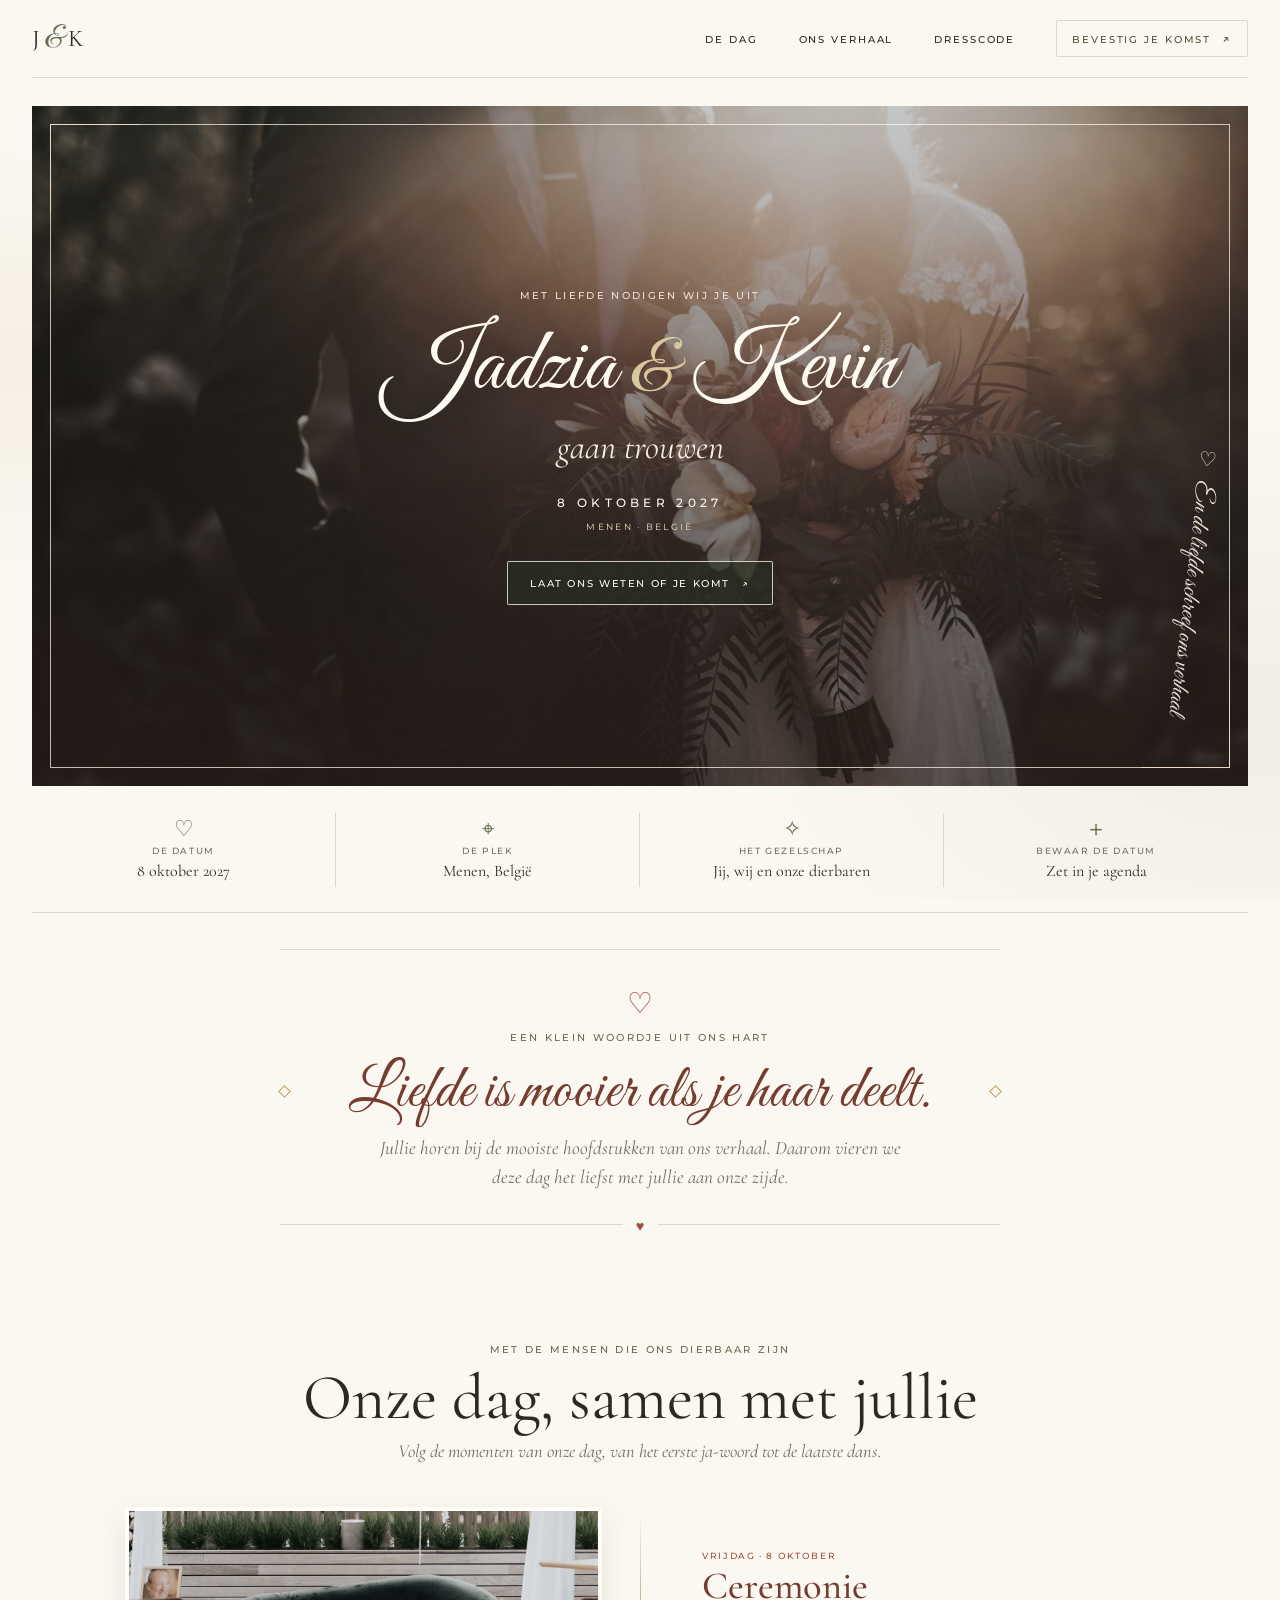
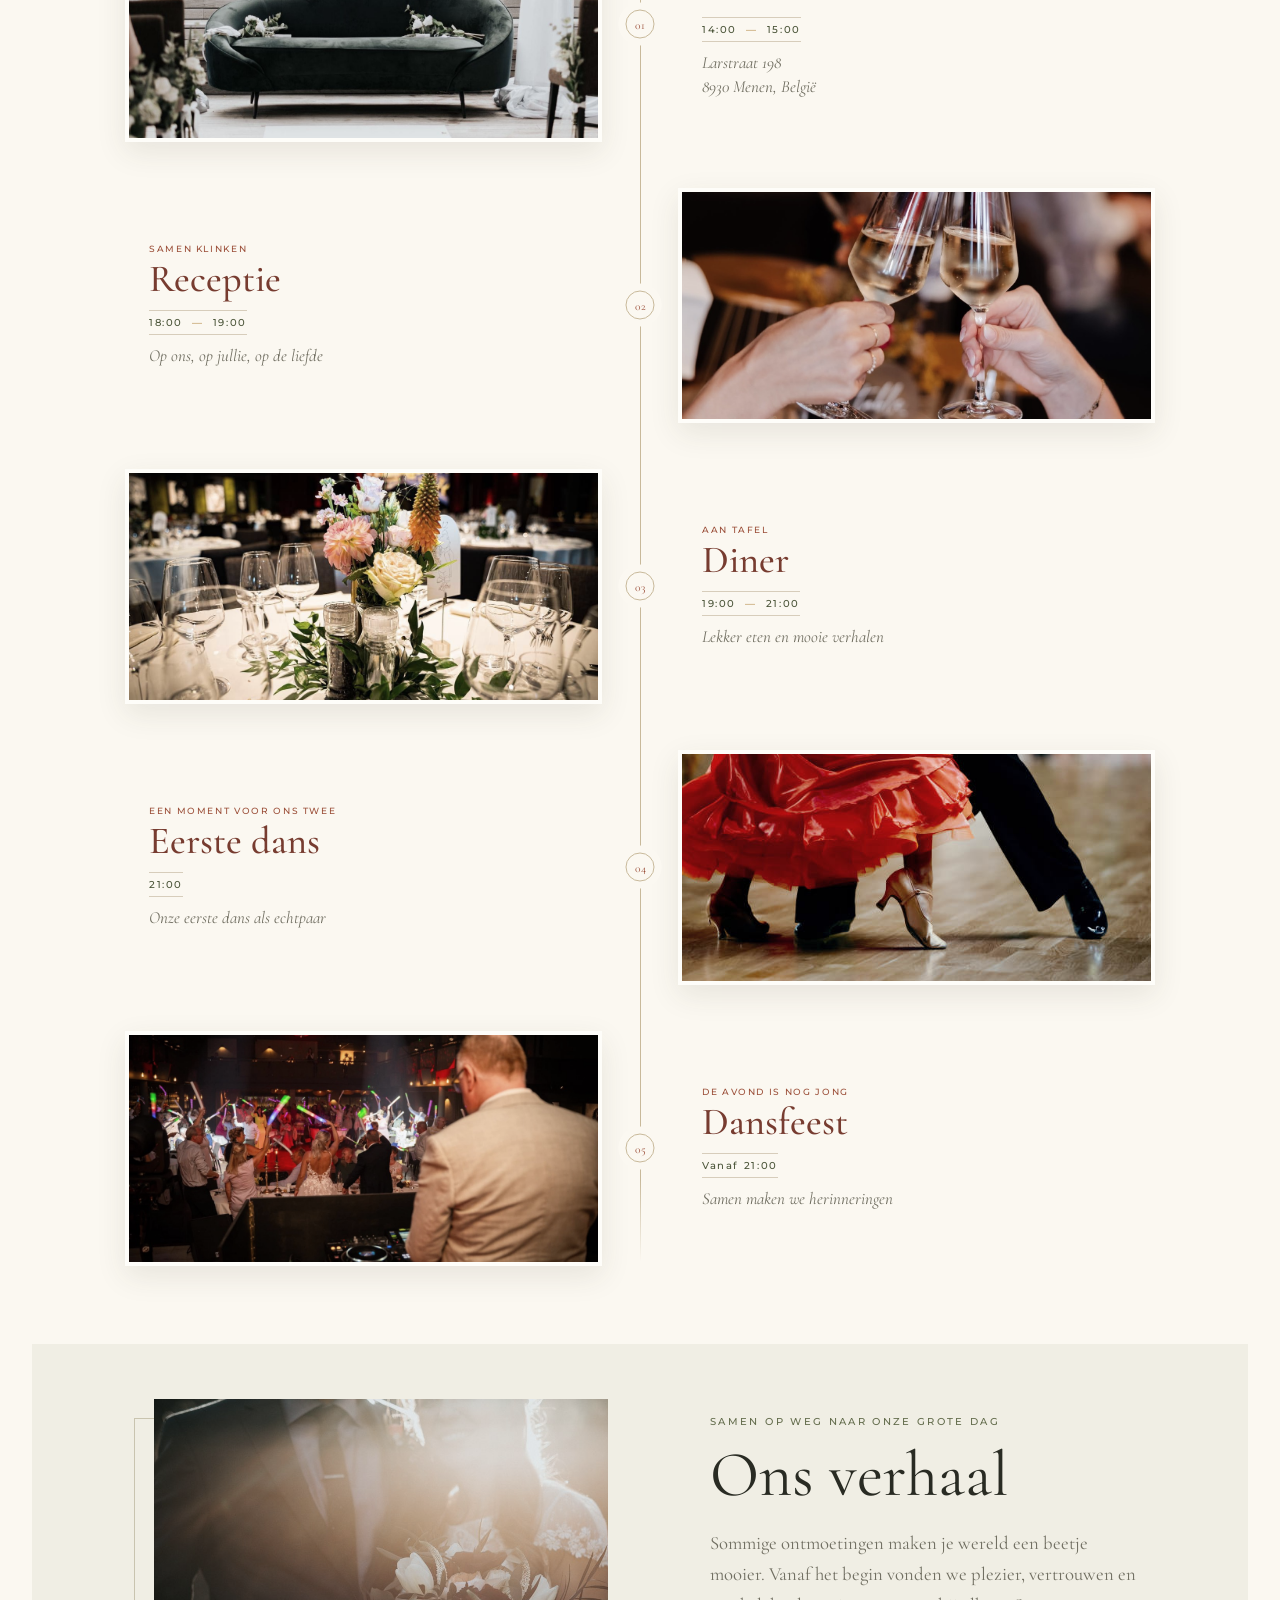
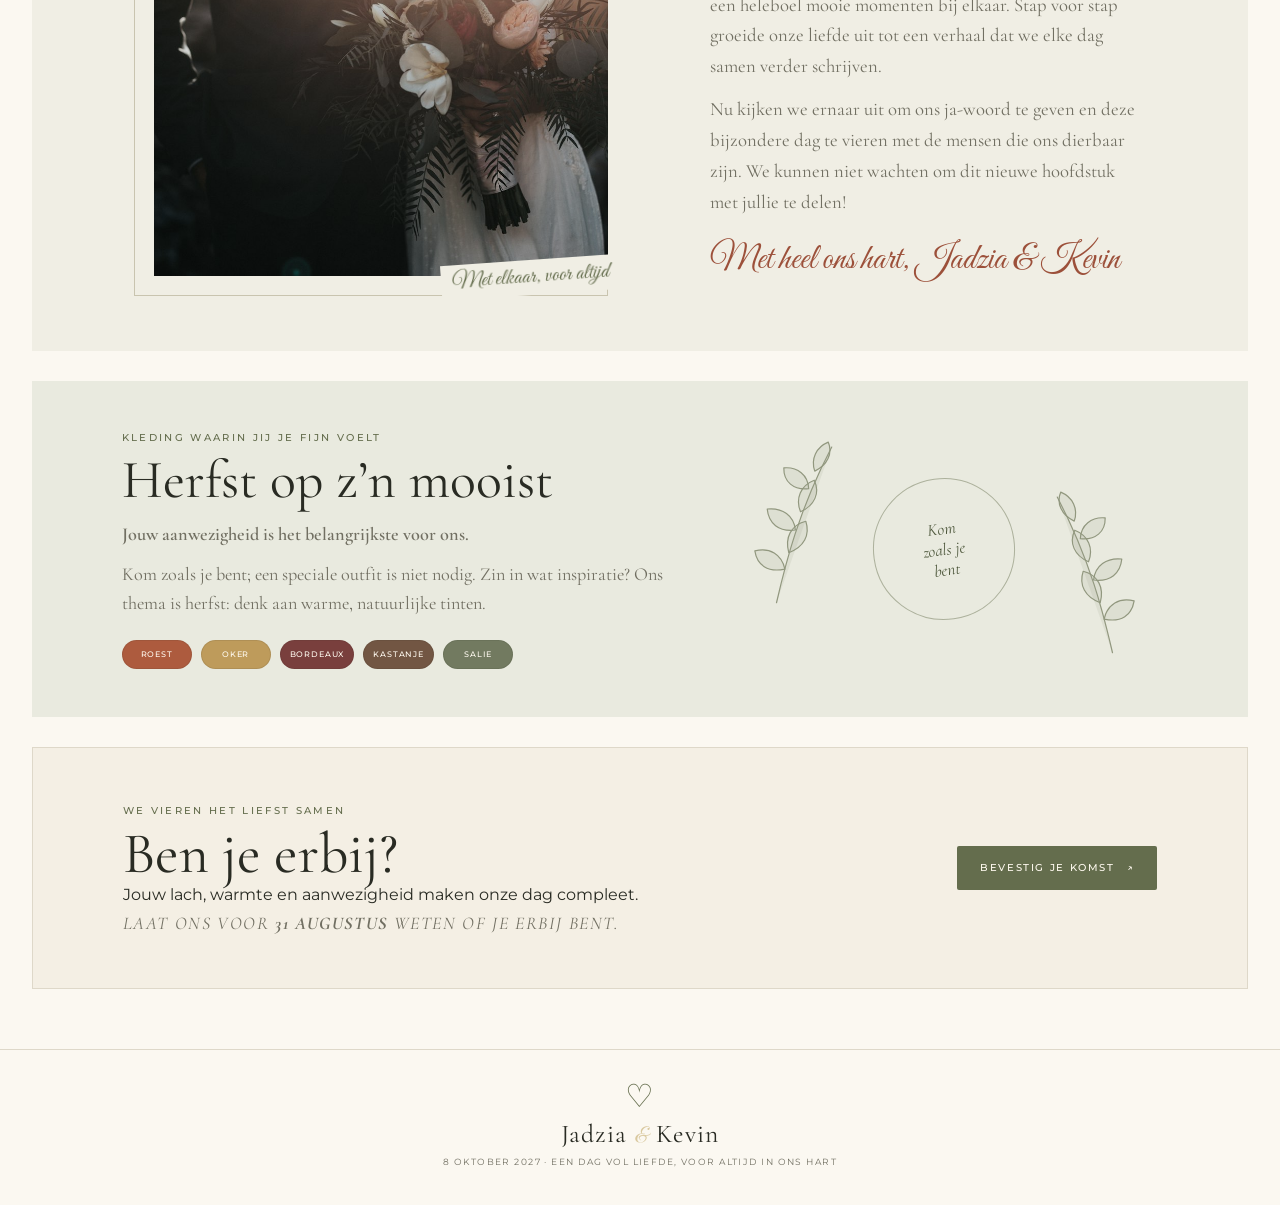
==== commit 26cc1e58: "Update RSVP link text for clarity and change image source for dinner event" ====
--- a/index.html
+++ b/index.html
@@ -24,7 +24,7 @@
         <a href="#onze-dag">De dag</a>
         <a href="#verhaal">Ons verhaal</a>
         <a href="#dresscode">Dresscode</a>
-        <a class="nav-rsvp" href="inschrijving.html">RSVP <span aria-hidden="true">↗</span></a>
+        <a class="nav-rsvp" href="inschrijving.html">bevestig je komst <span aria-hidden="true">↗</span></a>
       </nav>
     </header>
 
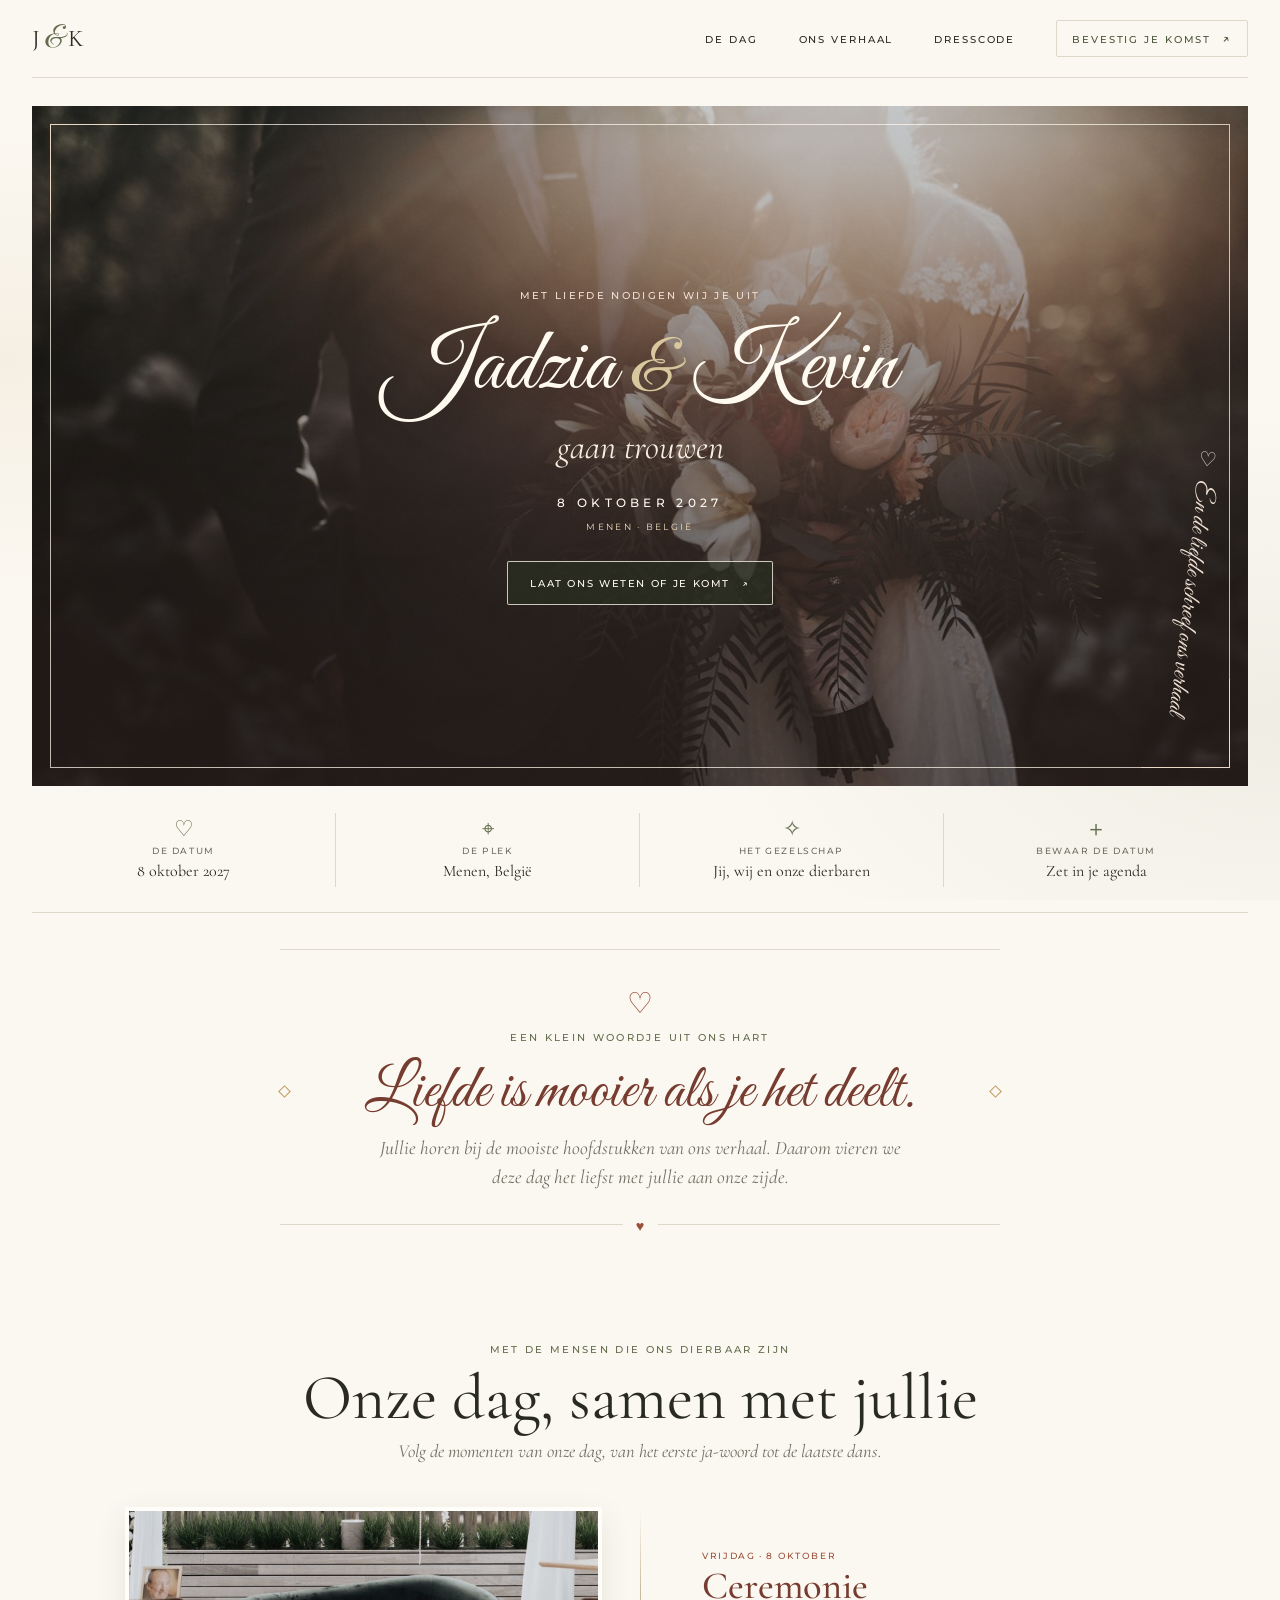
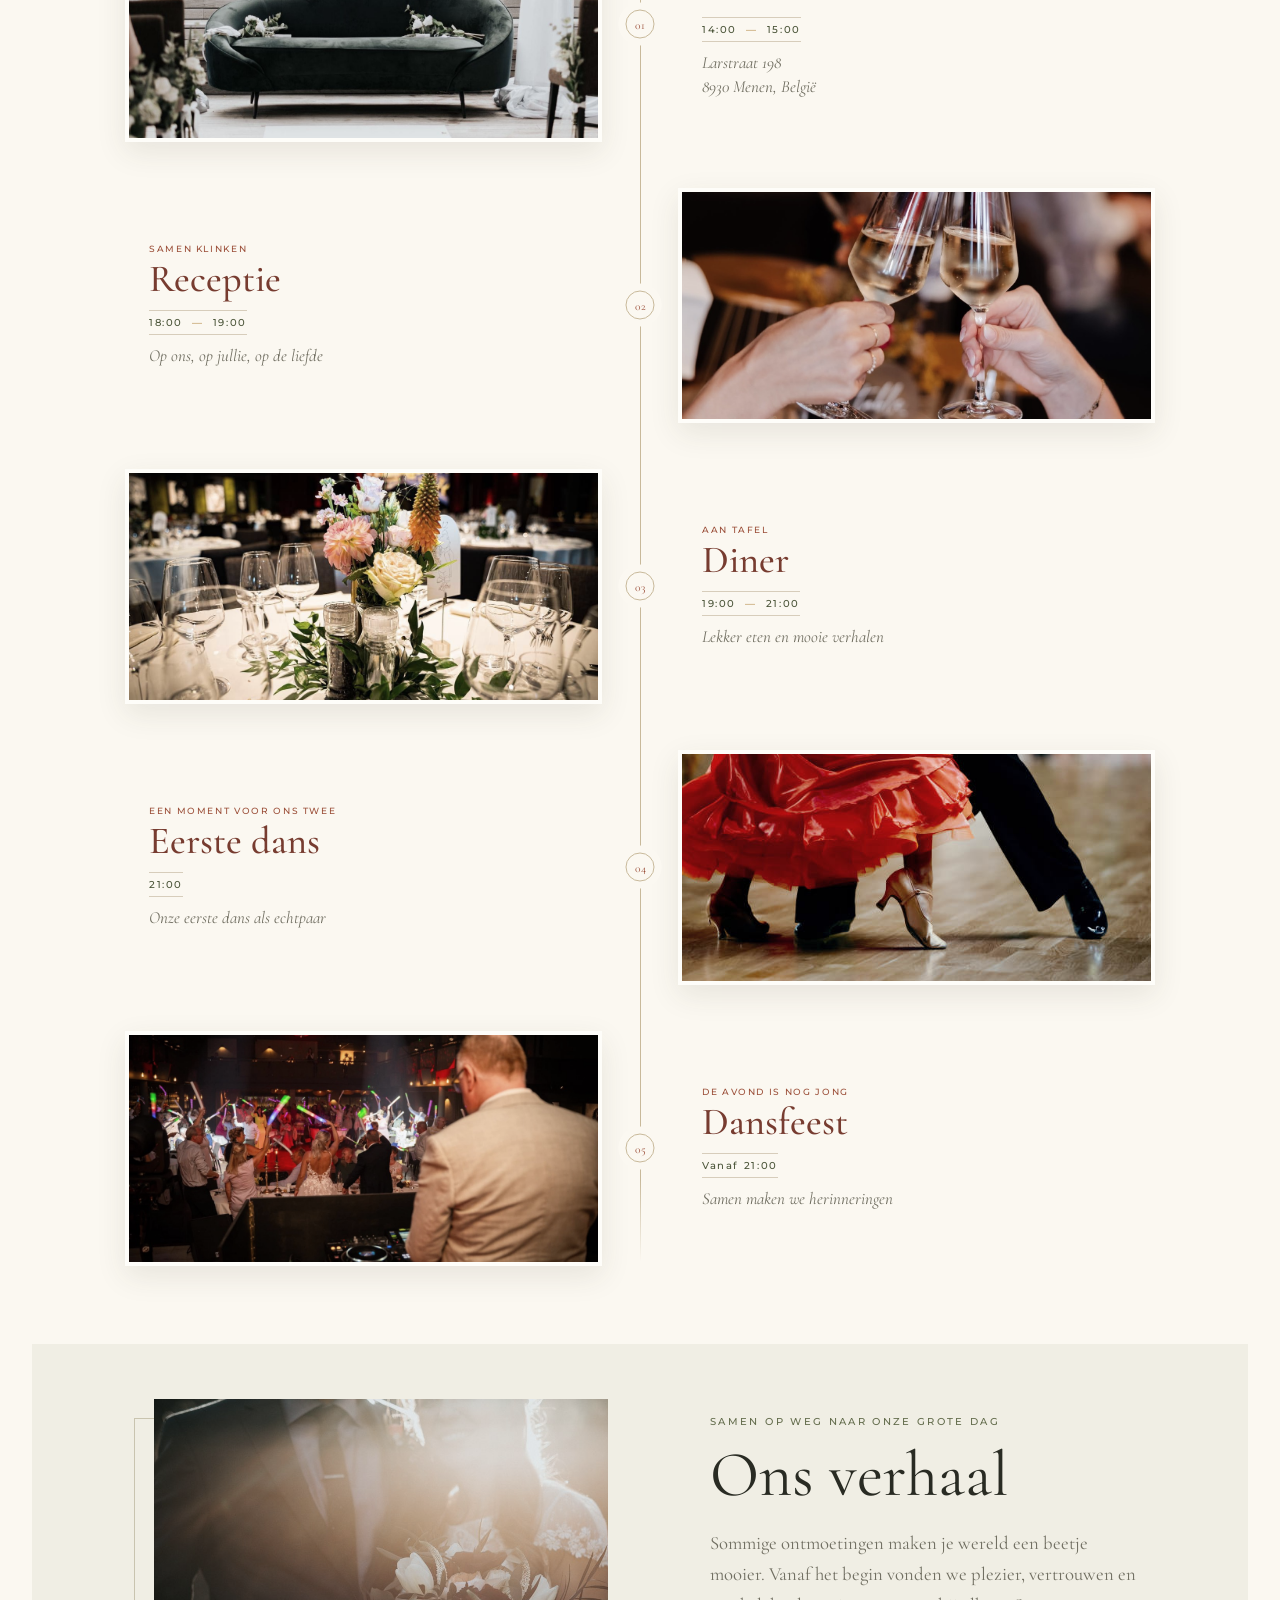
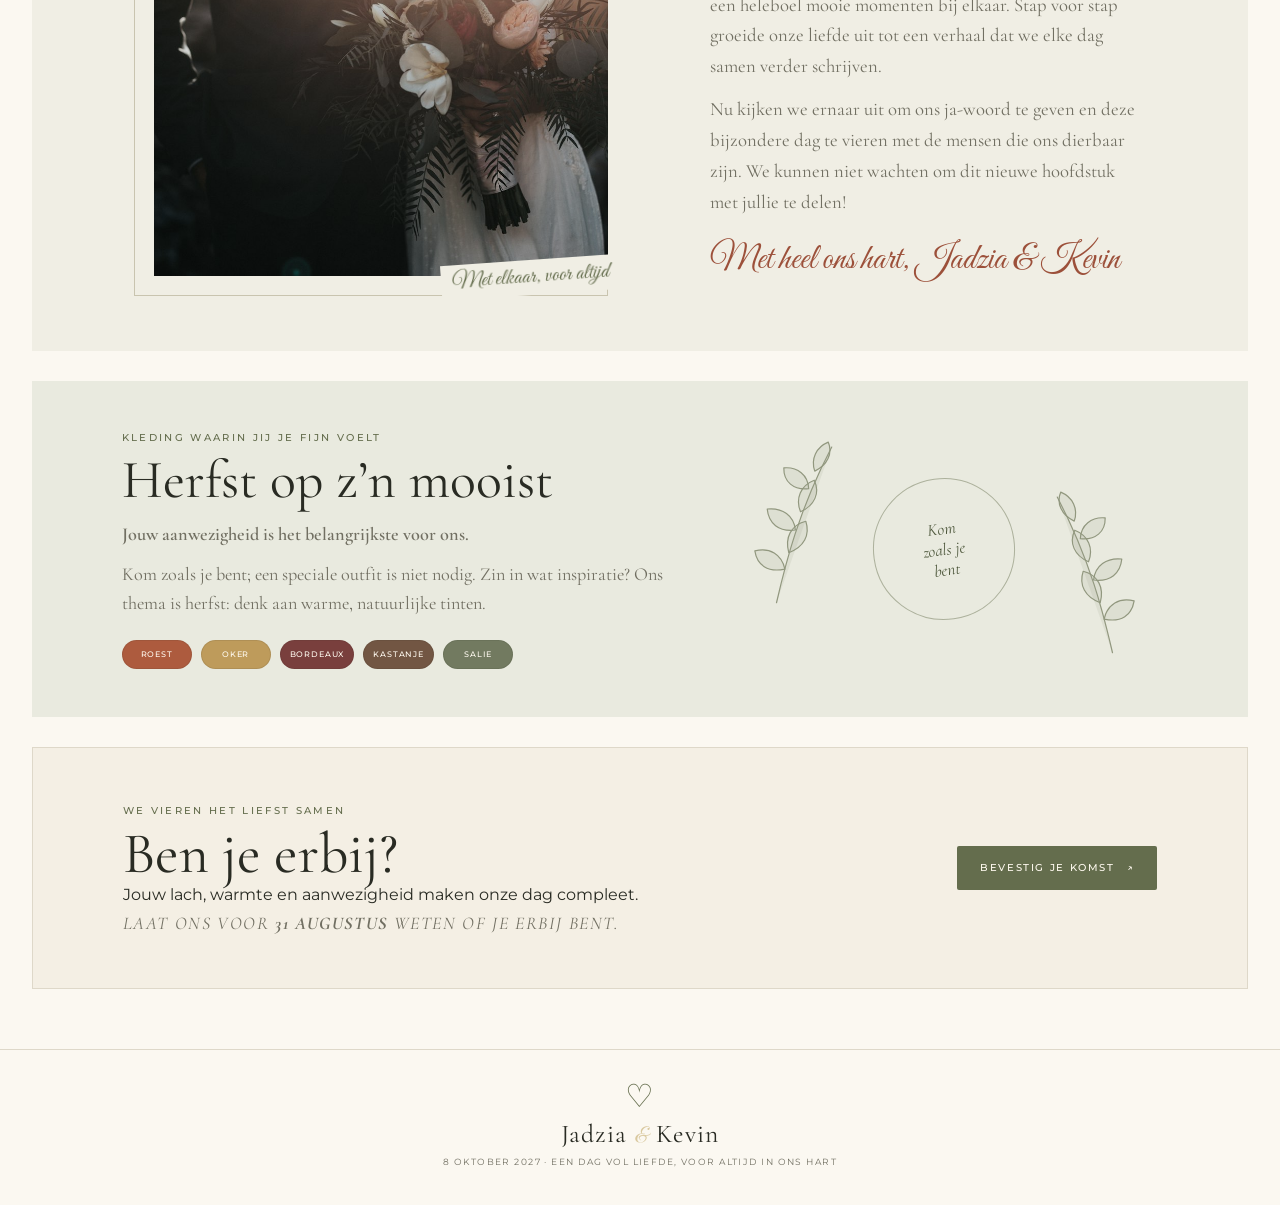
==== commit 1d45227f: "Update page title for consistency with event date" ====
--- a/index.html
+++ b/index.html
@@ -79,7 +79,7 @@
       <section class="love-note" aria-label="Een persoonlijke boodschap">
         <span class="love-note-flourish" aria-hidden="true">♡</span>
         <p class="eyebrow">Een klein woordje uit ons hart</p>
-        <h2>Liefde is mooier als je haar deelt.</h2>
+        <h2>Liefde is mooier als je het deelt.</h2>
         <p>
           Jullie horen bij de mooiste hoofdstukken van ons verhaal. Daarom
           vieren we deze dag het liefst met jullie aan onze zijde.
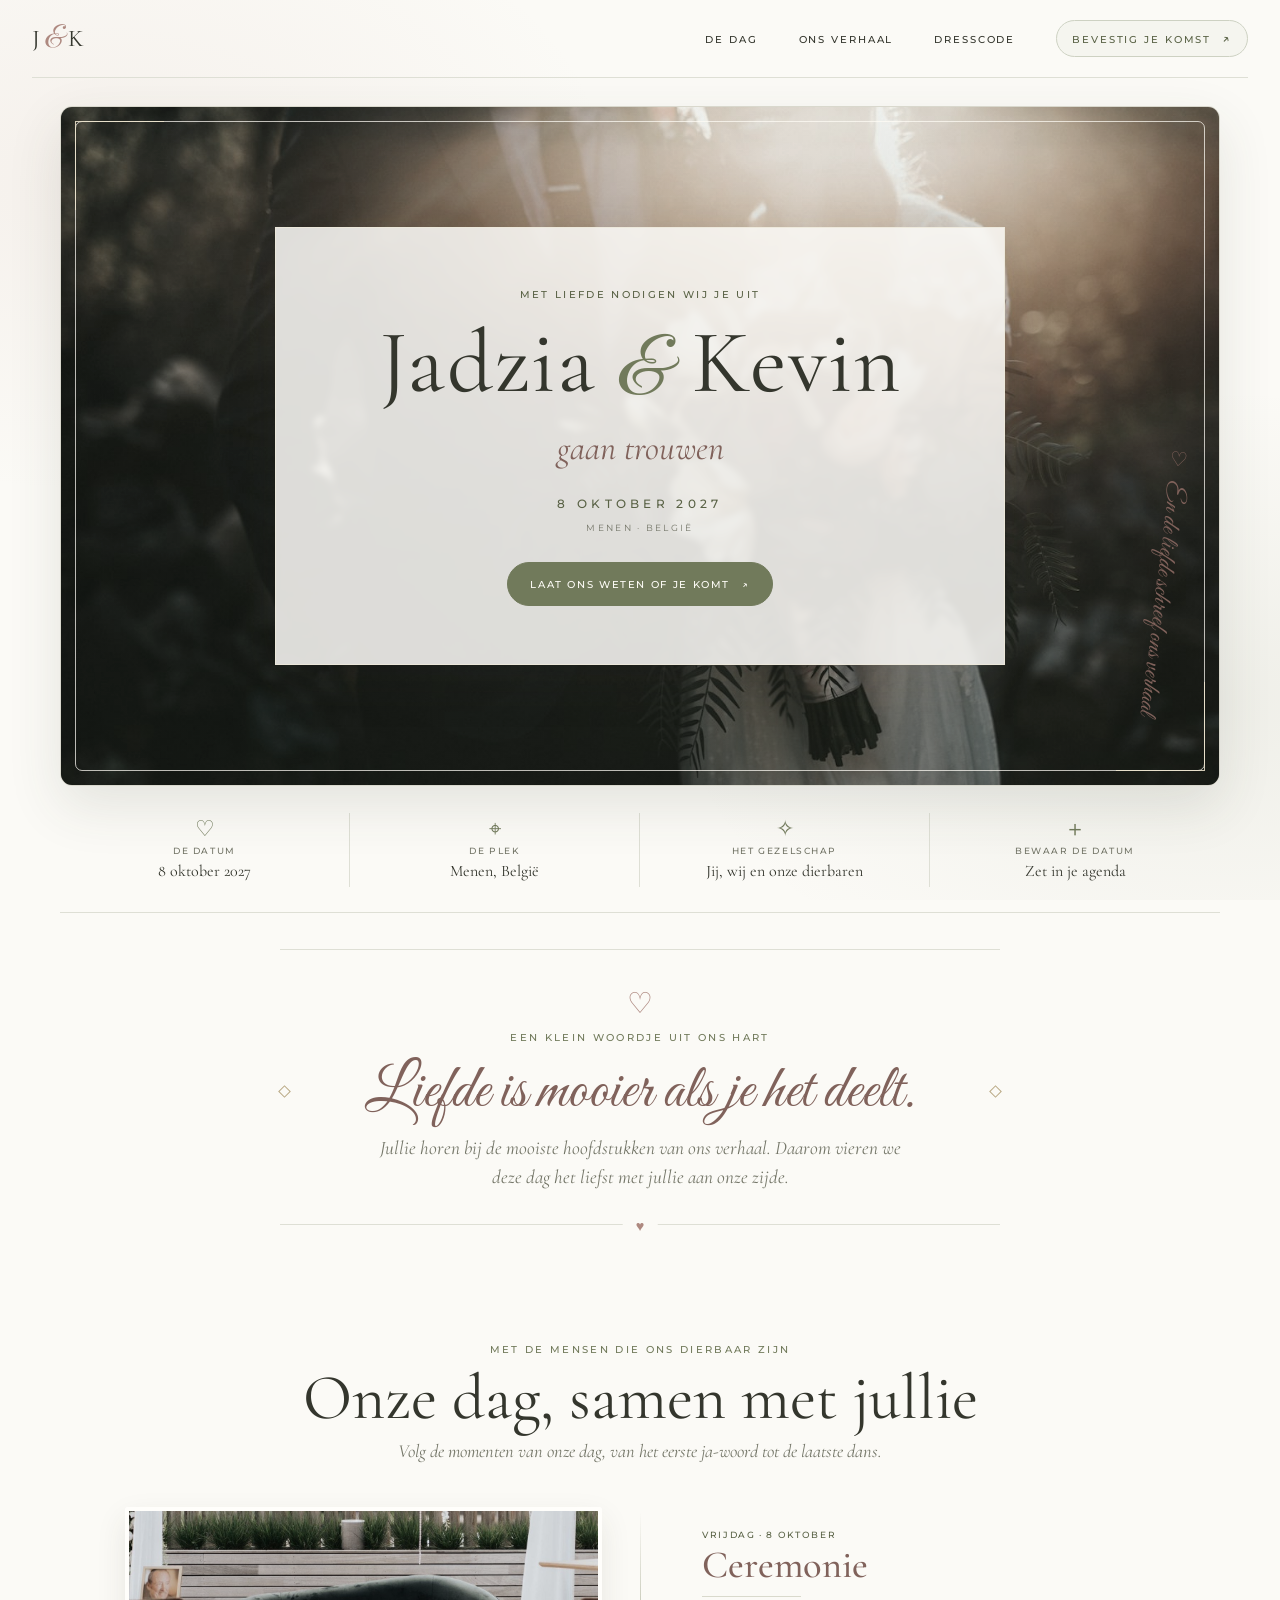
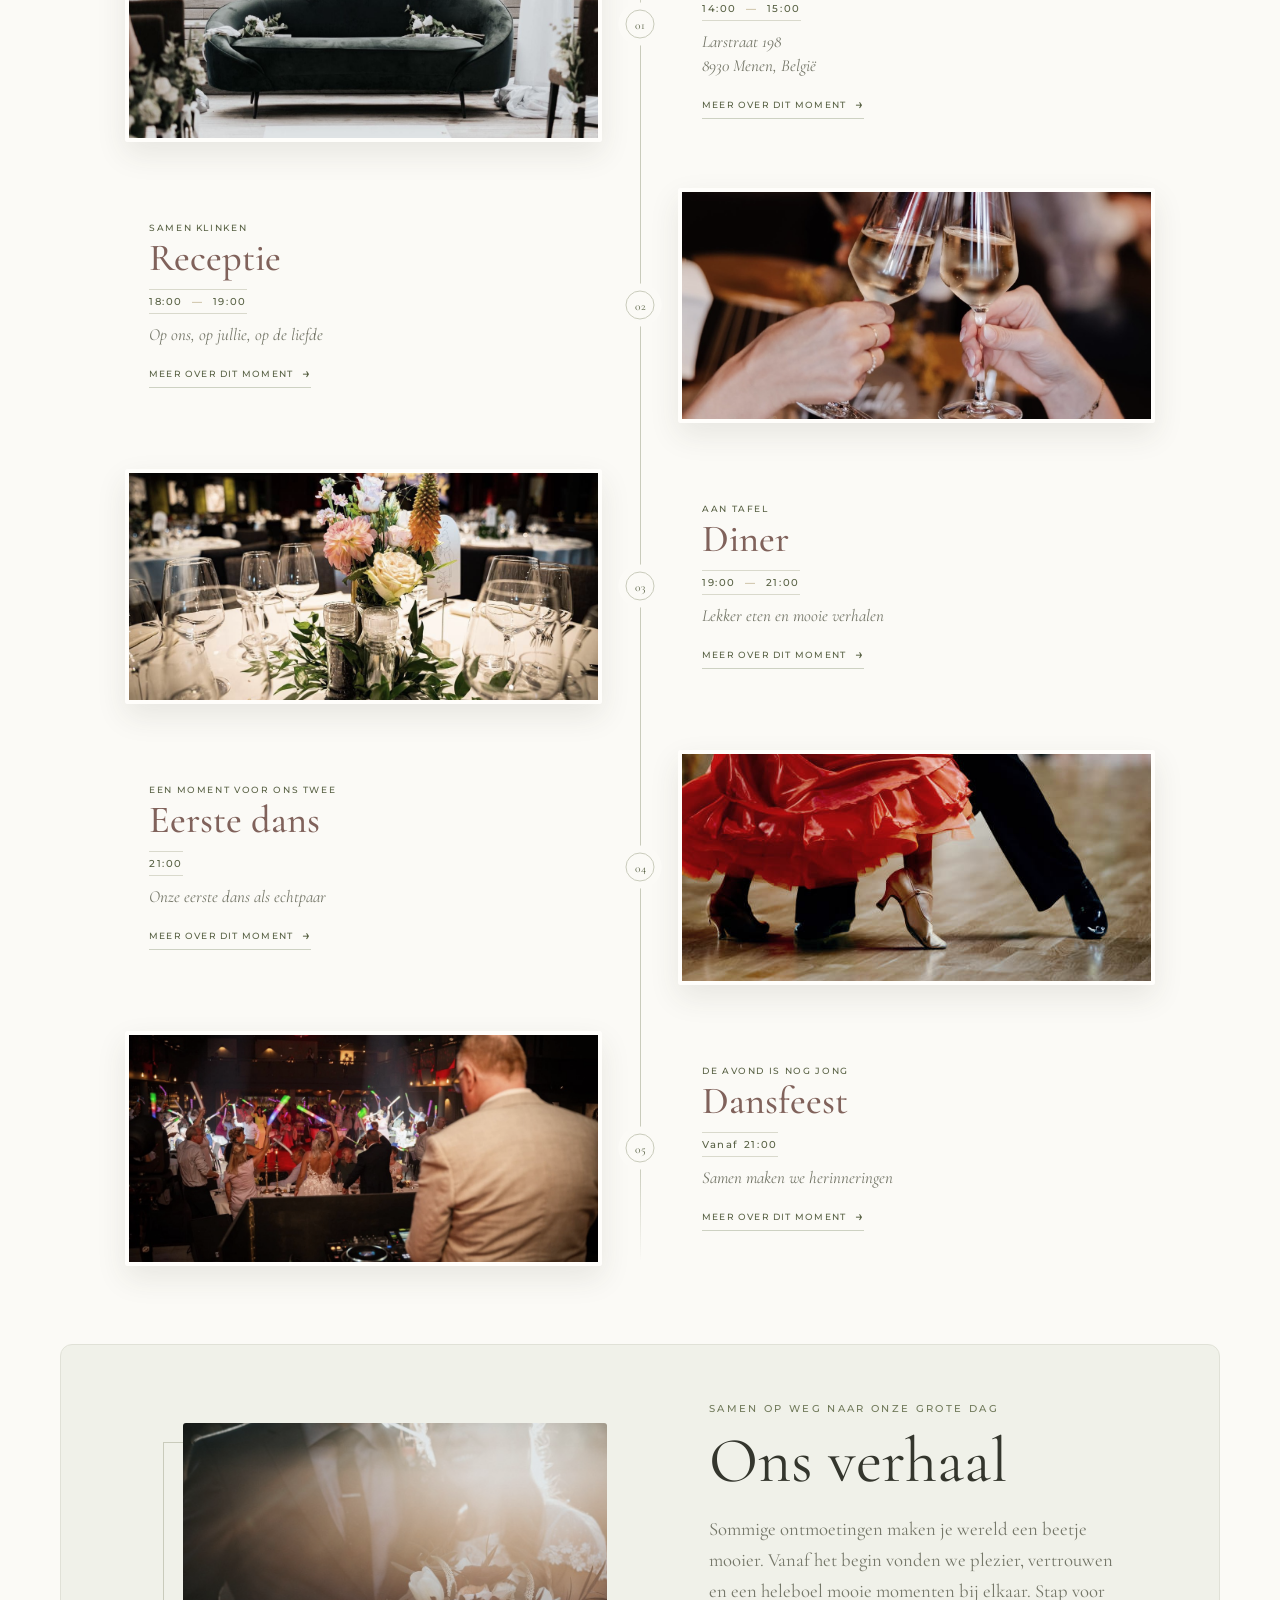
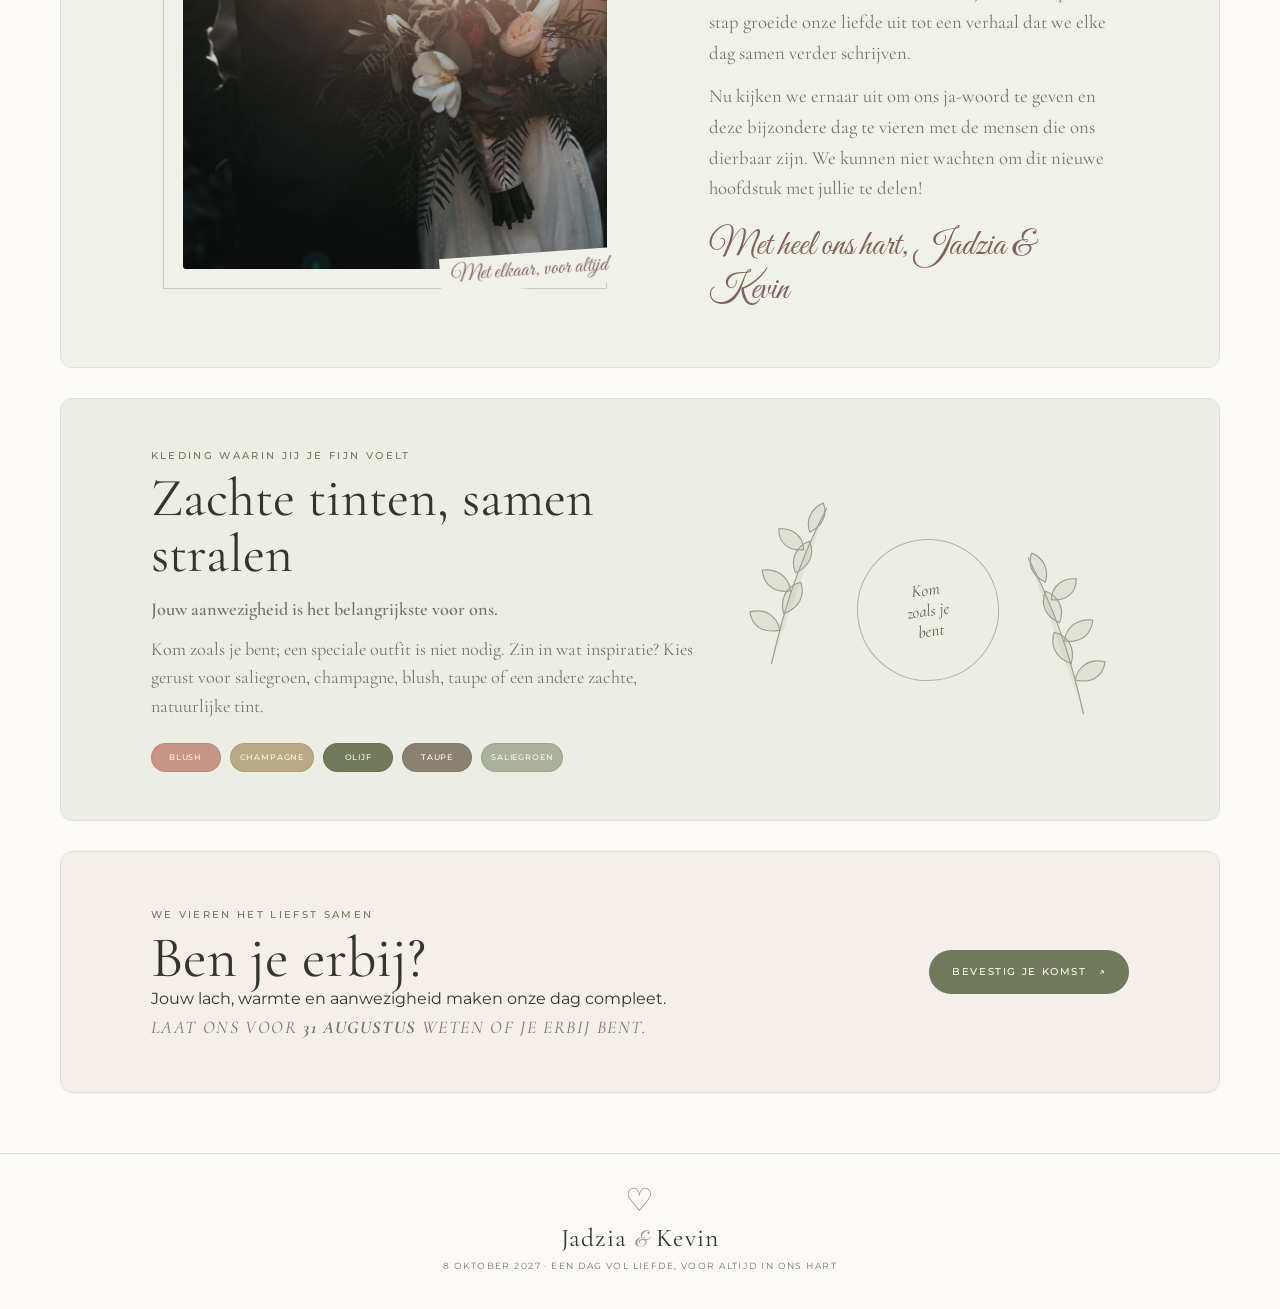
==== commit 272609ba: "Update stylesheet for improved design consistency and responsiveness. Add JavaScript functionality f" ====
--- a/index.html
+++ b/index.html
@@ -14,10 +14,11 @@
       href="https://fonts.googleapis.com/css2?family=Cormorant+Garamond:ital,wght@0,400;0,500;0,600;1,400;1,500&family=Great+Vibes&family=Montserrat:wght@300;400;500;600&display=swap"
       rel="stylesheet"
     />
-    <link rel="stylesheet" href="style.css?v=20261028-8" />
+    <link rel="stylesheet" href="style.css?v=20261029-5" />
     <link rel="icon" type="image/jpeg" href="J_K-removebg-preview.png" />
   </head>
   <body>
+    <!-- Siteheader met navigatie naar de onderdelen van de uitnodiging. -->
     <header class="site-header">
       <a class="brand-mark" href="index.html" aria-label="Jadzia en Kevin, home">J<span>&</span>K</a>
       <nav class="site-nav" aria-label="Hoofdnavigatie">
@@ -29,6 +30,7 @@
     </header>
 
     <main class="home">
+      <!-- Hoofduitnodiging met foto, namen en snelle RSVP-link. -->
       <section class="invitation-hero" aria-labelledby="invitation-title">
         <img
           class="hero-photo"
@@ -48,6 +50,7 @@
         <span class="hero-side-note" aria-hidden="true">En de liefde schreef ons verhaal</span>
       </section>
 
+      <!-- Praktische gegevens en link om de datum in de agenda op te slaan. -->
       <section class="detail-strip" aria-label="In het kort">
         <div class="detail-item">
           <span class="detail-icon" aria-hidden="true">♡</span>
@@ -76,6 +79,7 @@
         </a>
       </section>
 
+      <!-- Persoonlijke boodschap van het bruidspaar. -->
       <section class="love-note" aria-label="Een persoonlijke boodschap">
         <span class="love-note-flourish" aria-hidden="true">♡</span>
         <p class="eyebrow">Een klein woordje uit ons hart</p>
@@ -87,6 +91,7 @@
         <span class="love-note-heart" aria-hidden="true">♥</span>
       </section>
 
+      <!-- Tijdlijn met per moment een knop die het bijbehorende detailvenster opent. -->
       <section class="day-section page-section" id="onze-dag" aria-labelledby="day-title">
         <header class="section-heading">
           <p class="eyebrow">Met de mensen die ons dierbaar zijn</p>
@@ -94,59 +99,89 @@
           <p>Volg de momenten van onze dag, van het eerste ja-woord tot de laatste dans.</p>
         </header>
         <div class="Timelinn">
-          <article class="ceremonie">
-            <img class="event-photo" src="ceremonie.jpg" alt="Sfeervolle trouwceremonie" loading="lazy" decoding="async" />
+          <article
+            class="ceremonie"
+            data-location="Larstraat 198, 8930 Menen"
+            data-detail="Het moment waarop we elkaar het ja-woord geven, omringd door de mensen die ons dierbaar zijn."
+          >
+            <button type="button" class="event-photo-action" aria-label="Open details over de ceremonie" aria-haspopup="dialog" aria-controls="timelineDialog">
+              <img class="event-photo" src="ceremonie.jpg" alt="Sfeervolle trouwceremonie" loading="lazy" decoding="async" />
+            </button>
             <div class="event-content">
               <span class="event-number" aria-hidden="true">01</span>
               <p class="event-date">Vrijdag <span>·</span> 8 oktober</p>
               <p class="title">Ceremonie</p>
               <time class="info" datetime="2027-10-08T14:00">14:00 <span>—</span> 15:00</time>
               <p class="sub-info">Larstraat 198<br />8930 Menen, België</p>
-            </div>
-          </article>
-          <article class="ceremonie">
-            <img class="event-photo" src="receptie.jpg" alt="Feestelijk gedekte tafel voor de receptie" loading="lazy" decoding="async" />
+              <button type="button" class="event-more" aria-haspopup="dialog" aria-controls="timelineDialog">
+                Meer over dit moment <span aria-hidden="true">&rarr;</span>
+              </button>
+            </div>
+          </article>
+          <article class="ceremonie" data-detail="Na de ceremonie heffen we samen het glas. Er is tijd om elkaar te begroeten en gezellig bij te praten.">
+            <button type="button" class="event-photo-action" aria-label="Open details over de receptie" aria-haspopup="dialog" aria-controls="timelineDialog">
+              <img class="event-photo" src="receptie.jpg" alt="Feestelijk gedekte tafel voor de receptie" loading="lazy" decoding="async" />
+            </button>
             <div class="event-content">
               <span class="event-number" aria-hidden="true">02</span>
               <p class="event-date">Samen klinken</p>
               <p class="title">Receptie</p>
               <time class="info" datetime="2027-10-08T18:00">18:00 <span>—</span> 19:00</time>
               <p class="sub-info">Op ons, op jullie, op de liefde</p>
-            </div>
-          </article>
-          <article class="ceremonie">
-            <img class="event-photo" src="dinner.jpg" alt="Een mooi opgedekte tafel voor het diner" loading="lazy" decoding="async" />
+              <button type="button" class="event-more" aria-haspopup="dialog" aria-controls="timelineDialog">
+                Meer over dit moment <span aria-hidden="true">&rarr;</span>
+              </button>
+            </div>
+          </article>
+          <article class="ceremonie" data-detail="We genieten samen van het diner en nemen rustig de tijd voor mooie verhalen en elkaars gezelschap.">
+            <button type="button" class="event-photo-action" aria-label="Open details over het diner" aria-haspopup="dialog" aria-controls="timelineDialog">
+              <img class="event-photo" src="dinner.jpg" alt="Een mooi opgedekte tafel voor het diner" loading="lazy" decoding="async" />
+            </button>
             <div class="event-content">
               <span class="event-number" aria-hidden="true">03</span>
               <p class="event-date">Aan tafel</p>
               <p class="title">Diner</p>
               <time class="info" datetime="2027-10-08T19:00">19:00 <span>—</span> 21:00</time>
               <p class="sub-info">Lekker eten en mooie verhalen</p>
-            </div>
-          </article>
-          <article class="ceremonie">
-            <img class="event-photo" src="first-dance.jpg" alt="Trouwboeket in romantische belichting" loading="lazy" decoding="async" />
+              <button type="button" class="event-more" aria-haspopup="dialog" aria-controls="timelineDialog">
+                Meer over dit moment <span aria-hidden="true">&rarr;</span>
+              </button>
+            </div>
+          </article>
+          <article class="ceremonie" data-detail="Een bijzonder moment waarop we onze eerste dans als echtpaar met jullie delen.">
+            <button type="button" class="event-photo-action" aria-label="Open details over de eerste dans" aria-haspopup="dialog" aria-controls="timelineDialog">
+              <img class="event-photo" src="first-dance.jpg" alt="Trouwboeket in romantische belichting" loading="lazy" decoding="async" />
+            </button>
             <div class="event-content">
               <span class="event-number" aria-hidden="true">04</span>
               <p class="event-date">Een moment voor ons twee</p>
               <p class="title">Eerste dans</p>
               <time class="info" datetime="2027-10-08T21:00">21:00</time>
               <p class="sub-info">Onze eerste dans als echtpaar</p>
-            </div>
-          </article>
-          <article class="ceremonie">
-            <img class="event-photo" src="dansfeest.jpg" alt="Sfeervolle lichtshow met dansende feestgangers" loading="lazy" decoding="async" />
+              <button type="button" class="event-more" aria-haspopup="dialog" aria-controls="timelineDialog">
+                Meer over dit moment <span aria-hidden="true">&rarr;</span>
+              </button>
+            </div>
+          </article>
+          <article class="ceremonie" data-detail="Na de eerste dans vieren we de avond samen verder. We hopen jullie op de dansvloer te zien.">
+            <button type="button" class="event-photo-action" aria-label="Open details over het dansfeest" aria-haspopup="dialog" aria-controls="timelineDialog">
+              <img class="event-photo" src="dansfeest.jpg" alt="Sfeervolle lichtshow met dansende feestgangers" loading="lazy" decoding="async" />
+            </button>
             <div class="event-content">
               <span class="event-number" aria-hidden="true">05</span>
               <p class="event-date">De avond is nog jong</p>
               <p class="title">Dansfeest</p>
               <time class="info" datetime="2027-10-08T21:00">Vanaf 21:00</time>
               <p class="sub-info">Samen maken we herinneringen</p>
-            </div>
-          </article>
-        </div>
-      </section>
-
+              <button type="button" class="event-more" aria-haspopup="dialog" aria-controls="timelineDialog">
+                Meer over dit moment <span aria-hidden="true">&rarr;</span>
+              </button>
+            </div>
+          </article>
+        </div>
+      </section>
+
+      <!-- Verhaal van Jadzia en Kevin. -->
       <section class="story-section page-section" id="verhaal" aria-labelledby="story-title">
         <div class="story-image-wrap">
           <img
@@ -176,21 +211,22 @@
         </div>
       </section>
 
+      <!-- Kledinginspiratie in de kleuren van de site. -->
       <section class="dresscode-section page-section" id="dresscode" aria-labelledby="dresscode-title">
         <div class="dresscode-copy">
           <p class="eyebrow">Kleding waarin jij je fijn voelt</p>
-          <h2 id="dresscode-title">Herfst op z’n mooist</h2>
+          <h2 id="dresscode-title">Zachte tinten, samen stralen</h2>
           <p class="dresscode-lead">Jouw aanwezigheid is het belangrijkste voor ons.</p>
           <p>
             Kom zoals je bent; een speciale outfit is niet nodig. Zin in wat
-            inspiratie? Ons thema is herfst: denk aan warme, natuurlijke tinten.
+            inspiratie? Kies gerust voor saliegroen, champagne, blush, taupe of een andere zachte, natuurlijke tint.
           </p>
-          <ul class="autumn-colors" aria-label="Kleureninspiratie voor het herfstthema">
-            <li class="autumn-color autumn-color-orange"><span>Roest</span></li>
-            <li class="autumn-color autumn-color-yellow"><span>Oker</span></li>
-            <li class="autumn-color autumn-color-red"><span>Bordeaux</span></li>
-            <li class="autumn-color autumn-color-brown"><span>Kastanje</span></li>
-            <li class="autumn-color autumn-color-sage"><span>Salie</span></li>
+          <ul class="autumn-colors" aria-label="Kleureninspiratie voor onze trouwdag">
+            <li class="autumn-color autumn-color-orange"><span>Blush</span></li>
+            <li class="autumn-color autumn-color-yellow"><span>Champagne</span></li>
+            <li class="autumn-color autumn-color-red"><span>Olijf</span></li>
+            <li class="autumn-color autumn-color-brown"><span>Taupe</span></li>
+            <li class="autumn-color autumn-color-sage"><span>Saliegroen</span></li>
           </ul>
         </div>
         <div class="dresscode-art" aria-hidden="true">
@@ -220,6 +256,7 @@
         </div>
       </section>
 
+      <!-- Laatste uitnodiging om de komst te bevestigen. -->
       <section class="rsvp-banner" aria-labelledby="rsvp-title">
         <div>
           <p class="eyebrow">We vieren het liefst samen</p>
@@ -231,10 +268,25 @@
       </section>
     </main>
 
+    <!-- Dit venster wordt gevuld met de gegevens van het gekozen tijdlijnmoment. -->
+    <dialog class="timeline-dialog" id="timelineDialog" aria-labelledby="timelineDialogTitle">
+      <div class="timeline-dialog-panel">
+        <button type="button" class="timeline-dialog-close" aria-label="Venster sluiten">&times;</button>
+        <p class="eyebrow" id="timelineDialogDate"></p>
+        <h2 id="timelineDialogTitle"></h2>
+        <p class="timeline-dialog-row"><span class="timeline-dialog-label">Tijd</span><span id="timelineDialogTime"></span></p>
+        <p class="timeline-dialog-row timeline-dialog-location" id="timelineDialogLocationRow" hidden><span class="timeline-dialog-label">Locatie</span><span id="timelineDialogLocation"></span></p>
+        <p class="timeline-dialog-copy" id="timelineDialogDetail"></p>
+      </div>
+    </dialog>
+
+    <!-- Afsluiting van de uitnodigingspagina. -->
     <footer class="site-footer">
       <span class="footer-flourish" aria-hidden="true">♡</span>
       <p class="footer-names">Jadzia <span>&</span> Kevin</p>
       <p>8 oktober 2027 <span aria-hidden="true">·</span> Een dag vol liefde, voor altijd in ons hart</p>
     </footer>
+    <!-- Regelt het openen en sluiten van de tijdlijnvensters. -->
+    <script src="timeline.js"></script>
   </body>
 </html>
--- a/style.css
+++ b/style.css
@@ -1,3 +1,4 @@
+/* Kleuren, typografie en andere globale ontwerpvariabelen. */
 :root {
   color-scheme: light;
   --paper: #fbf8f1;
@@ -62,6 +63,7 @@
   background: var(--olive);
 }
 
+/* Header en navigatie van beide pagina's. */
 .site-header {
   position: relative;
   z-index: 5;
@@ -123,6 +125,7 @@
   font-size: 0.8rem;
 }
 
+/* Hoofduitnodiging: fotobanner en tekst in het midden. */
 .home {
   width: min(100% - 64px, 1240px);
   margin: 0 auto;
@@ -316,6 +319,7 @@
   border-color: rgba(242, 220, 202, 0.88);
 }
 
+/* Persoonlijke boodschap onder de uitnodiging. */
 .love-note {
   position: relative;
   max-width: 720px;
@@ -377,6 +381,7 @@
   transform: translateX(-50%);
 }
 
+/* Korte praktische gegevens en kalenderlink. */
 .detail-strip {
   display: grid;
   grid-template-columns: repeat(4, minmax(0, 1fr));
@@ -432,6 +437,7 @@
   background: rgba(100, 109, 77, 0.08);
 }
 
+/* Tijdlijn van de trouwdag. */
 .page-section {
   margin: 0 auto;
   scroll-margin-top: 35px;
@@ -494,7 +500,7 @@
   text-align: left;
 }
 
-.ceremonie:nth-child(even) .event-photo {
+.ceremonie:nth-child(even) .event-photo-action {
   grid-column: 2;
   grid-row: 1;
 }
@@ -539,10 +545,20 @@
   transform: translate(50%, -50%);
 }
 
+.event-photo-action {
+  display: block;
+  width: 100%;
+  height: 235px;
+  padding: 0;
+  border: 0;
+  background: transparent;
+  cursor: pointer;
+}
+
 .event-photo {
   display: block;
   width: 100%;
-  height: 235px;
+  height: 100%;
   border: 4px solid #fffdf8;
   box-shadow: 0 10px 28px rgba(63, 54, 41, 0.1);
   object-fit: cover;
@@ -601,6 +617,7 @@
   line-height: 1.4;
 }
 
+/* Verhaal en bijbehorende foto. */
 .story-section {
   display: grid;
   grid-template-columns: minmax(0, 1fr) minmax(0, 0.92fr);
@@ -676,6 +693,7 @@
   font-size: 2.2rem;
 }
 
+/* Dresscode, kleurstalen en botanische illustraties. */
 .dresscode-section {
   display: grid;
   min-height: 300px;
@@ -792,6 +810,7 @@
   transform: scaleX(-1) rotate(-12deg);
 }
 
+/* RSVP-oproep onderaan de hoofdpagina. */
 .rsvp-banner {
   display: flex;
   margin: 30px 0 60px;
@@ -861,6 +880,7 @@
   text-transform: none;
 }
 
+/* Inschrijfpagina: intro, RSVP-formulier en bedankbericht. */
 .compact-header {
   width: min(100% - 64px, 1240px);
 }
@@ -966,6 +986,7 @@
   letter-spacing: 0.35em;
 }
 
+/* Velden, keuzekaarten en dynamische gegevens van gasten. */
 .form-group {
   margin-bottom: 20px;
 }
@@ -1158,10 +1179,12 @@
   font-size: 0.74rem;
 }
 
+/* Hulppatroon voor velden en de succesmelding. */
 .hidden {
   display: none !important;
 }
 
+/* Actieknoppen van het RSVP-formulier. */
 .btn-primary,
 .btn-secondary,
 .btn-nav-home {
@@ -1255,6 +1278,7 @@
   margin: 0 auto;
 }
 
+/* Zichtbare focus voor toetsenbordnavigatie. */
 .button:focus-visible,
 .site-nav a:focus-visible,
 .back-link:focus-visible,
@@ -1265,6 +1289,7 @@
   outline-offset: 3px;
 }
 
+/* Aanpassingen voor tablets en smallere laptops. */
 @media (max-width: 900px) {
   .home,
   .site-header,
@@ -1290,6 +1315,7 @@
   }
 }
 
+/* Mobiele opmaak. */
 @media (max-width: 640px) {
   .site-header,
   .compact-header {
@@ -1414,13 +1440,17 @@
     gap: 0;
   }
 
-  .ceremonie .event-photo,
-  .ceremonie:nth-child(even) .event-photo {
+  .ceremonie .event-photo-action,
+  .ceremonie:nth-child(even) .event-photo-action {
     width: 100%;
     height: auto;
     aspect-ratio: 1.55;
     grid-row: 1;
     grid-column: 1;
+  }
+
+  .event-photo-action .event-photo {
+    height: 100%;
   }
 
   .ceremonie .event-content,
@@ -1522,6 +1552,7 @@
   }
 }
 
+/* Extra compacte telefoons. */
 @media (max-width: 380px) {
   .brand-mark {
     font-size: 1.28rem;
@@ -1564,6 +1595,7 @@
   }
 }
 
+/* Respecteer de systeemvoorkeur voor minder beweging. */
 @media (prefers-reduced-motion: reduce) {
   html {
     scroll-behavior: auto;
@@ -1578,3 +1610,445 @@
     transition-duration: 0.01ms !important;
   }
 }
+/* Oudere RSVP-afwerking: de gedeelde themalaag hieronder stemt deze kleuren gelijk. */
+body.inschrijving { --paper: #fbf6f2; --paper-deep: #efe3dc; --ink: #352925; --muted: #796961; --line: #e6d6ce; --olive: #806057; --olive-dark: #64463f; --rust: #a65f62; --rust-dark: #75434a; --ochre: #bd9274; --sage: #e8ddd7; --blush: #f0d9d4; }
+body.inschrijving::before { background: radial-gradient(ellipse at 8% 16%, rgba(193, 130, 128, .13), transparent 30rem), radial-gradient(ellipse at 96% 82%, rgba(162, 119, 94, .11), transparent 32rem), var(--paper); }
+body.inschrijving .compact-header { border-color: #e6d6ce; }
+body.inschrijving .rsvp-layout { position: relative; gap: clamp(18px, 3vw, 38px); border: 0; background: transparent; }
+body.inschrijving .rsvp-intro { min-height: 650px; box-shadow: 0 24px 60px rgba(70, 43, 40, .12); }
+body.inschrijving .rsvp-intro::after { background: linear-gradient(180deg, rgba(48, 30, 31, .02) 10%, rgba(48, 30, 31, .8) 100%); }
+body.inschrijving .rsvp-photo { filter: saturate(.82) sepia(.08); }
+body.inschrijving .rsvp-intro-copy { position: relative; padding: 22px 0 0; }
+body.inschrijving .rsvp-intro-copy::before { position: absolute; top: 0; left: 0; width: 48px; height: 1px; background: #e9cbbd; content: ""; }
+body.inschrijving .rsvp-intro-copy .eyebrow { color: #f0d7c6; }
+body.inschrijving .rsvp-card { position: relative; padding: clamp(30px, 4.5vw, 56px); border: 1px solid rgba(205, 177, 164, .58); background: rgba(255, 252, 249, .92); box-shadow: 0 24px 60px rgba(70, 43, 40, .08); }
+body.inschrijving .rsvp-card::before { position: absolute; inset: 9px; border: 1px solid rgba(205, 177, 164, .28); content: ""; pointer-events: none; }
+body.inschrijving .rsvp-card > * { position: relative; }
+body.inschrijving .rsvp-heading h2 { color: #49332f; }
+body.inschrijving .heading-flourish { color: var(--rust); }
+body.inschrijving .form-group > label { color: #513a36; }
+body.inschrijving .radio-card { padding: 14px 16px; border-color: #eadbd4; border-radius: 3px; background: #fffdfa; transition: border-color .2s ease, background .2s ease, transform .2s ease, box-shadow .2s ease; }
+body.inschrijving .radio-card:hover { border-color: #c99b91; background: #fff8f5; transform: translateY(-1px); }
+body.inschrijving .radio-card:has(input:checked) { border-color: #ad6e70; background: #f8eeeb; box-shadow: inset 3px 0 #ad6e70; }
+body.inschrijving .radio-title { color: #44332f; }
+body.inschrijving input[type="text"], body.inschrijving input[type="number"] { border-color: #e5d5ce; border-radius: 2px; background: #fffdfa; }
+body.inschrijving input[type="text"]:focus, body.inschrijving input[type="number"]:focus { border-color: #ad6e70; box-shadow: 0 0 0 3px rgba(173, 110, 112, .13); }
+body.inschrijving .gezinslid-blok { border-color: #e7d7d0; border-radius: 3px; background: #fffdfa; }
+body.inschrijving .hoofdgast-blok { border-left-color: #ad6e70; }
+body.inschrijving .gast-titel { color: #75434a; }
+body.inschrijving .checkbox-card { border-color: #eadbd4; background: #fbf4f1; }
+body.inschrijving .checkbox-card input[type="checkbox"] { accent-color: #a65f62; }
+body.inschrijving .btn-primary, body.inschrijving .btn-nav-home { border-color: #75434a; border-radius: 2px; background: #75434a; }
+body.inschrijving .btn-primary:hover, body.inschrijving .btn-nav-home:hover { border-color: #5d363d; background: #5d363d; }
+body.inschrijving .btn-secondary { border-color: #dfc8bf; color: #75434a; }
+body.inschrijving .btn-secondary:hover { border-color: #75434a; color: #fffaf0; }
+body.inschrijving .btn-verwijder:hover { border-color: #a65f62; background: #a65f62; }
+body.inschrijving .success-message .heart-icon { color: #a65f62; }
+body.inschrijving .rsvp-footer { border-color: #e6d6ce; }
+@media (max-width: 640px) { body.inschrijving .rsvp-layout { gap: 14px; } body.inschrijving .rsvp-intro { min-height: 360px; } body.inschrijving .rsvp-card { padding: 30px 24px; } body.inschrijving .rsvp-card::before { inset: 7px; } }
+
+/* Gedeelde romantische afwerking van de uitnodigingspagina. */
+:root {
+  --paper: #fbf8f3;
+  --paper-deep: #f0ebe2;
+  --ink: #302e27;
+  --muted: #747264;
+  --line: #dedbd0;
+  --olive: #697057;
+  --olive-dark: #50583f;
+  --rust: #a87870;
+  --rust-dark: #78534d;
+  --ochre: #b5a17b;
+  --sage: #e7e8df;
+  --blush: #eadbd5;
+}
+
+body:not(.inschrijving)::before {
+  background:
+    radial-gradient(ellipse at 8% 20%, rgba(201, 169, 157, .12), transparent 32rem),
+    radial-gradient(ellipse at 95% 78%, rgba(117, 125, 94, .09), transparent 34rem),
+    var(--paper);
+}
+
+.site-header { border-color: #e4ded5; }
+.brand-mark span, .footer-names span { color: #a87870; }
+.site-nav .nav-rsvp { border-color: #c9cbbc; border-radius: 30px; background: rgba(255, 253, 249, .62); }
+.site-nav .nav-rsvp:hover { background: #697057; color: #fffdf8; }
+
+.invitation-hero {
+  border: 1px solid #d7d1c4;
+  border-radius: 46px 46px 28px 28px;
+  box-shadow: 0 22px 55px rgba(63, 58, 46, .12);
+}
+.hero-frame { inset: 14px; border-color: rgba(255, 250, 239, .62); border-radius: 36px 36px 20px 20px; }
+.hero-frame::before, .hero-frame::after { border-color: rgba(239, 225, 205, .9); }
+.hero-photo { filter: saturate(.62) sepia(.08); }
+.invitation-hero::before {
+  background:
+    linear-gradient(180deg, rgba(54, 51, 41, .08), rgba(49, 47, 39, .48)),
+    radial-gradient(ellipse at 50% 42%, rgba(242, 232, 211, .12), transparent 46%);
+}
+.hero-copy h1 { font-family: var(--display); font-weight: 400; letter-spacing: .015em; }
+.hero-copy h1 span { color: #e5d7b9; font-family: var(--script); }
+.hero-date { color: #f1e4cd; }
+.button-light { border-radius: 30px; background: rgba(80, 88, 63, .88); }
+.button-light:hover { background: #50583f; }
+
+.detail-strip { border-color: #dedbd0; }
+.detail-item { border-color: #dedbd0; }
+.detail-icon { color: #697057; }
+.love-note { border-color: #dedbd0; }
+.love-note h2, .event-number, .title { color: #78534d; }
+.love-note-flourish, .love-note-heart { color: #a87870; }
+.love-note-heart { background: var(--paper); }
+.event-photo { border-color: #fffdfa; border-radius: 4px; }
+.story-section { border: 1px solid #e3e0d6; border-radius: 22px; background: #f1f0e9; }
+.story-photo { border-radius: 3px; }
+.dresscode-section { border: 1px solid #e0e2d7; border-radius: 22px; background: #eceee6; }
+.dresscode-seal { border-color: rgba(105, 112, 87, .5); color: #697057; }
+.rsvp-banner { border: 1px solid #e6ddd4; border-radius: 22px; background: #f5eee8; }
+.button-dark { border-radius: 30px; background: #697057; }
+.button-dark:hover { background: #50583f; }
+.site-footer { border-color: #dedbd0; }
+.footer-flourish { color: #a87870; }
+
+body.inschrijving .rsvp-layout { border-radius: 22px; }
+body.inschrijving .rsvp-intro { border-radius: 18px; }
+body.inschrijving .rsvp-card { border-radius: 18px; }
+body.inschrijving .rsvp-card::before { border-radius: 12px; }
+body.inschrijving .rsvp-intro h1 { font-family: var(--display); letter-spacing: .01em; }
+
+@media (max-width: 640px) {
+  .invitation-hero { border-radius: 26px 26px 18px 18px; }
+  .hero-frame { border-radius: 18px 18px 12px 12px; }
+  .story-section, .dresscode-section, .rsvp-banner { border-radius: 16px; }
+  body.inschrijving .rsvp-layout { border-radius: 0; }
+}
+
+/* Definitieve gedeelde kleurlaag voor de hoofdpagina en RSVP. */
+:root {
+  --paper: #fbfaf6;
+  --paper-deep: #f0efe7;
+  --ink: #34362d;
+  --muted: #747668;
+  --text-muted: #747668;
+  --line: #dedfd5;
+  --olive: #717a5b;
+  --olive-dark: #596245;
+  --rust: #ae8980;
+  --rust-dark: #80625b;
+  --ochre: #b9a984;
+  --sage: #e8eadf;
+  --blush: #f1e2dc;
+}
+
+body.inschrijving {
+  --paper: #fbfaf6;
+  --paper-deep: #f0efe7;
+  --ink: #34362d;
+  --muted: #747668;
+  --text-muted: #747668;
+  --line: #dedfd5;
+  --olive: #717a5b;
+  --olive-dark: #596245;
+  --rust: #ae8980;
+  --rust-dark: #80625b;
+  --ochre: #b9a984;
+  --sage: #e8eadf;
+  --blush: #f1e2dc;
+}
+
+body::before {
+  background:
+    radial-gradient(ellipse at 7% 16%, rgba(225, 201, 190, .17), transparent 31rem),
+    radial-gradient(ellipse at 94% 77%, rgba(159, 168, 137, .12), transparent 34rem),
+    var(--paper);
+}
+
+::selection { background: var(--olive); }
+.site-header { border-color: var(--line); }
+.brand-mark span, .footer-names span { color: var(--rust); }
+.site-nav .nav-rsvp {
+  border-color: #cdd1c2;
+  border-radius: 30px;
+  background: #f5f5ef;
+  color: var(--olive-dark);
+}
+.site-nav .nav-rsvp:hover { border-color: var(--olive); background: var(--olive); color: #fffdf8; }
+.site-nav a:hover, .back-link:hover { color: var(--rust-dark); }
+
+.home { max-width: 1160px; }
+.invitation-hero {
+  min-height: clamp(500px, 58vw, 680px);
+  border: 1px solid #d9d8cd;
+  border-radius: 12px;
+  background: #e8e7dd;
+  box-shadow: 0 20px 54px rgba(60, 63, 48, .12);
+}
+.hero-photo { filter: saturate(.58) sepia(.06) brightness(1.08); }
+.invitation-hero::before {
+  background: linear-gradient(180deg, rgba(49, 54, 42, .06), rgba(40, 45, 35, .34));
+}
+.hero-frame { inset: 14px; border-color: rgba(255, 253, 246, .72); border-radius: 7px; }
+.hero-frame::before, .hero-frame::after { border-color: rgba(239, 230, 207, .86); }
+.hero-copy {
+  width: min(730px, 88%);
+  padding: clamp(32px, 5vw, 58px) clamp(22px, 5vw, 64px);
+  border: 1px solid rgba(238, 233, 219, .9);
+  background: rgba(251, 250, 246, .87);
+  box-shadow: 0 16px 48px rgba(48, 50, 40, .12);
+  color: var(--ink);
+  backdrop-filter: blur(3px);
+}
+.hero-copy .eyebrow { color: var(--olive-dark); }
+.hero-copy h1 {
+  margin-top: 10px;
+  color: #34362d;
+  font-family: var(--display);
+  font-size: clamp(3.3rem, 7vw, 6rem);
+  letter-spacing: .015em;
+  text-shadow: none;
+}
+.hero-copy h1 span { color: var(--olive); font-size: .92em; }
+.hero-intro { color: var(--rust-dark); }
+.hero-date { color: var(--olive-dark); }
+.hero-place { color: var(--muted); }
+.hero-side-note { color: var(--rust-dark); }
+.button-light {
+  border-color: var(--olive);
+  border-radius: 30px;
+  background: var(--olive);
+  color: #fffdf8;
+}
+.button-light:hover { background: var(--olive-dark); }
+
+.detail-strip { border-color: var(--line); }
+.detail-item { border-color: var(--line); }
+.detail-icon { color: var(--olive); }
+.detail-label { color: var(--muted); }
+.detail-value { color: var(--ink); }
+.calendar-download:hover { background: rgba(113, 122, 91, .08); }
+.love-note { border-color: var(--line); }
+.love-note h2 { color: var(--rust-dark); }
+.love-note-flourish, .love-note-heart { color: var(--rust); }
+.love-note-heart { background: var(--paper); }
+.section-heading h2, .dresscode-copy h2, .rsvp-banner h2, .story-title { color: var(--ink); }
+.Timelinn::before { background: linear-gradient(180deg, transparent, #c9cbbb 7%, #c9cbbb 93%, transparent); }
+.event-number { border-color: #c9cbbb; color: var(--olive-dark); }
+.title { color: var(--rust-dark); }
+.event-date { color: var(--olive-dark); }
+.info { border-color: #d9d9cc; color: var(--olive-dark); }
+.event-photo { border-color: #fffefa; border-radius: 3px; box-shadow: 0 12px 30px rgba(55, 58, 44, .1); }
+.story-section {
+  border: 1px solid #e0e1d7;
+  border-radius: 12px;
+  background: #f0f1e9;
+}
+.story-section .image-caption { background: #f0f1e9; color: var(--rust-dark); }
+.story-image-wrap::before { border-color: #c9cbbb; }
+.story-signature { color: var(--rust-dark); }
+.dresscode-section {
+  border: 1px solid #dfe1d6;
+  border-radius: 12px;
+  background: #eceee5;
+}
+.dresscode-copy .dresscode-lead { color: var(--ink); }
+.dresscode-seal { border-color: rgba(113, 122, 91, .5); color: var(--olive-dark); }
+.autumn-color-orange { background: #c89484; }
+.autumn-color-yellow { background: #b9a984; }
+.autumn-color-red { background: #717a5b; }
+.autumn-color-brown { background: #8a8170; }
+.autumn-color-sage { background: #aab19a; }
+.rsvp-banner {
+  border: 1px solid #e8ded7;
+  border-radius: 12px;
+  background: #f4efea;
+}
+.rsvp-banner .rsvp-deadline { color: var(--olive-dark); }
+.button-dark { border-radius: 30px; background: var(--olive); }
+.button-dark:hover { background: var(--olive-dark); }
+.site-footer { border-color: var(--line); }
+.footer-flourish { color: var(--rust); }
+
+body.inschrijving .compact-header { border-color: var(--line); }
+body.inschrijving .rsvp-layout {
+  gap: clamp(18px, 3vw, 34px);
+  border: 0;
+  background: transparent;
+}
+body.inschrijving .rsvp-intro {
+  border-radius: 8px;
+  box-shadow: 0 20px 48px rgba(55, 58, 44, .13);
+}
+body.inschrijving .rsvp-intro::after {
+  background: linear-gradient(180deg, rgba(48, 54, 42, .02) 5%, rgba(48, 54, 42, .74) 100%);
+}
+body.inschrijving .rsvp-photo { filter: saturate(.62) sepia(.06); }
+body.inschrijving .rsvp-intro-copy .eyebrow { color: #e9e8d9; }
+body.inschrijving .rsvp-signature { color: #f1dfd4; }
+body.inschrijving .rsvp-card {
+  border: 1px solid #e1e1d7;
+  border-radius: 8px;
+  background: rgba(255, 254, 250, .96);
+  box-shadow: 0 18px 44px rgba(55, 58, 44, .07);
+}
+body.inschrijving .rsvp-card::before { border-color: rgba(190, 193, 176, .42); border-radius: 4px; }
+body.inschrijving .rsvp-heading h2, body.inschrijving .form-group > label { color: var(--ink); }
+body.inschrijving .heading-flourish { color: var(--rust); }
+body.inschrijving .radio-card {
+  border-color: #e0e1d7;
+  border-radius: 2px;
+  background: #fffefa;
+}
+body.inschrijving .radio-card:hover { border-color: #9da58a; background: #f7f8f2; }
+body.inschrijving .radio-card:has(input:checked) {
+  border-color: var(--olive);
+  background: #eef0e8;
+  box-shadow: inset 3px 0 var(--olive);
+}
+body.inschrijving .radio-card input[type="radio"],
+body.inschrijving .checkbox-card input[type="checkbox"] { accent-color: var(--olive); }
+body.inschrijving input[type="text"], body.inschrijving input[type="number"] {
+  border-color: #dfe0d6;
+  background: #fffefa;
+}
+body.inschrijving input[type="text"]:focus, body.inschrijving input[type="number"]:focus {
+  border-color: var(--olive);
+  box-shadow: 0 0 0 3px rgba(113, 122, 91, .13);
+}
+body.inschrijving .gezinslid-blok { border-color: #e0e1d7; background: #fffefa; }
+body.inschrijving .hoofdgast-blok { border-left-color: var(--olive); }
+body.inschrijving .gast-titel { color: var(--olive-dark); }
+body.inschrijving .checkbox-card { border-color: #e1e2d8; background: #f3f4ed; }
+body.inschrijving .btn-primary, body.inschrijving .btn-nav-home {
+  border-color: var(--olive);
+  border-radius: 30px;
+  background: var(--olive);
+}
+body.inschrijving .btn-primary:hover, body.inschrijving .btn-nav-home:hover {
+  border-color: var(--olive-dark);
+  background: var(--olive-dark);
+}
+body.inschrijving .btn-secondary { border-color: #d3d7c7; color: var(--olive-dark); }
+body.inschrijving .btn-secondary:hover { border-color: var(--olive); background: var(--olive); color: #fffdf8; }
+body.inschrijving .btn-verwijder:hover { border-color: var(--rust); background: var(--rust); }
+body.inschrijving .success-message .heart-icon { color: var(--rust); }
+body.inschrijving .rsvp-footer { border-color: var(--line); }
+
+@media (max-width: 640px) {
+  .invitation-hero { min-height: min(660px, 150vw); border-radius: 8px; }
+  .hero-copy { width: min(92%, 520px); padding: 34px 20px; }
+  .hero-copy h1 { font-size: clamp(2.8rem, 10vw, 4.2rem); }
+  .hero-date { letter-spacing: .23em; }
+  .hero-side-note { color: #f3e8dc; }
+  .story-section, .dresscode-section, .rsvp-banner { border-radius: 8px; }
+  body.inschrijving .rsvp-layout { gap: 14px; }
+  body.inschrijving .rsvp-intro { border-radius: 6px; }
+  body.inschrijving .rsvp-card { border-radius: 6px; }
+}
+
+/* Tijdlijnknoppen en het bijbehorende detailvenster. */
+.event-more {
+  display: inline-flex;
+  margin-top: 13px;
+  padding: 5px 0;
+  align-items: center;
+  gap: 9px;
+  border: 0;
+  border-bottom: 1px solid #cdd1c2;
+  background: transparent;
+  color: var(--olive-dark);
+  cursor: pointer;
+  font-size: .58rem;
+  font-weight: 500;
+  letter-spacing: .13em;
+  text-transform: uppercase;
+  transition: color .2s ease, border-color .2s ease;
+}
+.event-more:hover { border-color: var(--rust); color: var(--rust-dark); }
+.event-more span { font-size: .9rem; }
+.event-photo-action:focus-visible { outline: 2px solid var(--ochre); outline-offset: 4px; }
+
+.timeline-dialog {
+  position: fixed;
+  inset: 0;
+  margin: auto;
+  width: min(520px, calc(100% - 32px));
+  max-width: none;
+  max-height: min(78vh, 620px);
+  padding: 0;
+  overflow: auto;
+  border: 1px solid #dfe1d6;
+  border-radius: 8px;
+  background: var(--paper);
+  color: var(--ink);
+  box-shadow: 0 24px 80px rgba(43, 47, 36, .2);
+}
+.timeline-dialog[open] { animation: timeline-dialog-in .2s ease-out; }
+.timeline-dialog::backdrop { background: rgba(47, 51, 41, .48); backdrop-filter: blur(3px); }
+.timeline-dialog-panel { position: relative; padding: clamp(30px, 6vw, 48px); }
+.timeline-dialog-close {
+  position: absolute;
+  top: 14px;
+  right: 15px;
+  display: grid;
+  width: 38px;
+  height: 38px;
+  place-items: center;
+  border: 1px solid #dfe1d6;
+  border-radius: 50%;
+  background: transparent;
+  color: var(--olive-dark);
+  cursor: pointer;
+  font-size: 1.4rem;
+  line-height: 1;
+}
+.timeline-dialog-close:hover { border-color: var(--olive); background: var(--sage); }
+.timeline-dialog-panel > .eyebrow { padding-right: 34px; color: var(--olive-dark); }
+.timeline-dialog-panel h2 {
+  margin-top: 7px;
+  color: var(--rust-dark);
+  font-family: var(--display);
+  font-size: clamp(2.4rem, 7vw, 3.3rem);
+  font-weight: 400;
+  line-height: 1;
+}
+.timeline-dialog-row {
+  display: flex;
+  margin-top: 16px;
+  padding: 12px 0;
+  flex-direction: column;
+  gap: 3px;
+  border-top: 1px solid var(--line);
+  color: var(--ink);
+  font-family: var(--display);
+  font-size: 1.15rem;
+}
+.timeline-dialog-label {
+  color: var(--olive-dark);
+  font-family: var(--body);
+  font-size: .56rem;
+  font-weight: 500;
+  letter-spacing: .16em;
+  text-transform: uppercase;
+}
+.timeline-dialog-location[hidden] { display: none; }
+.timeline-dialog-copy {
+  margin-top: 12px;
+  color: var(--muted);
+  font-family: var(--display);
+  font-size: 1.25rem;
+  line-height: 1.6;
+}
+@keyframes timeline-dialog-in {
+  from { opacity: 0; transform: translateY(8px); }
+  to { opacity: 1; transform: translateY(0); }
+}
+@media (max-width: 640px) {
+  .event-more { font-size: .55rem; }
+  .event-photo-action { touch-action: manipulation; }
+  .timeline-dialog-panel { padding: 34px 25px 28px; }
+}
+@media (prefers-reduced-motion: reduce) {
+  .timeline-dialog[open] { animation: none; }
+}
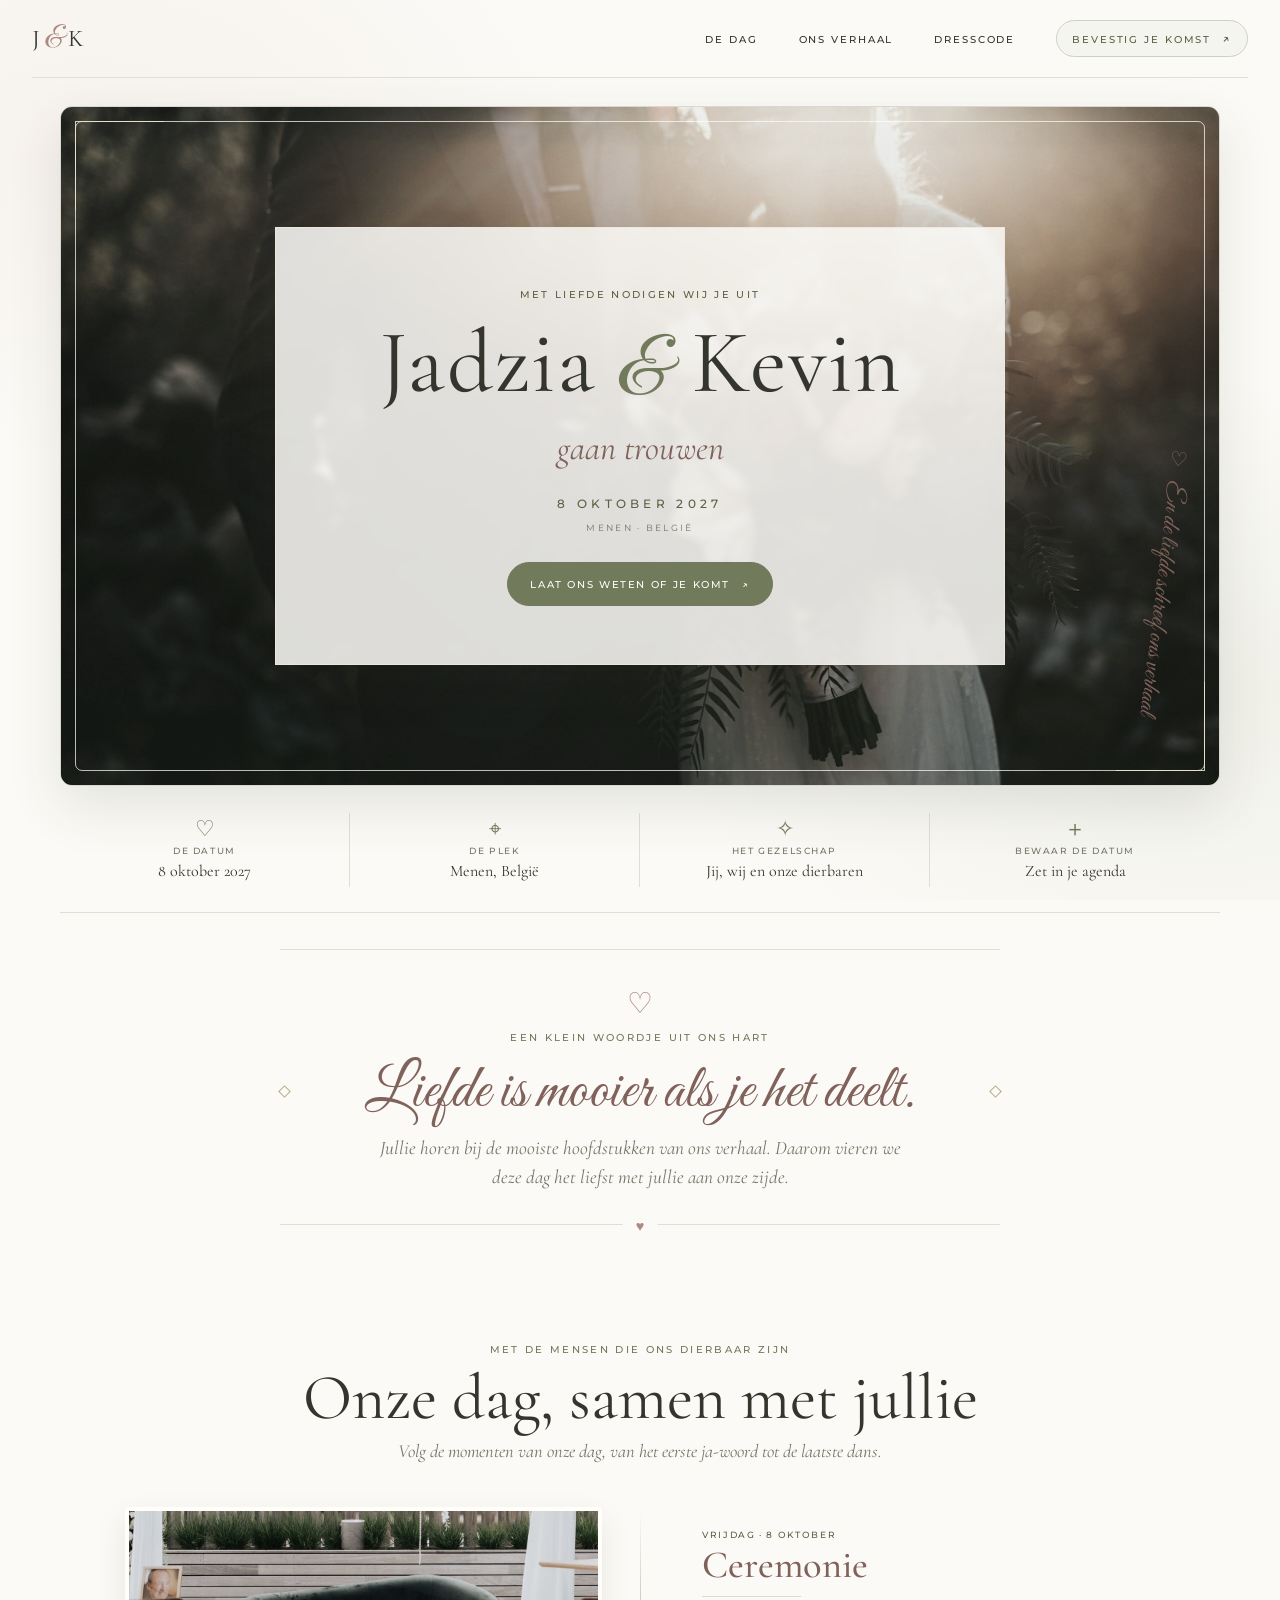
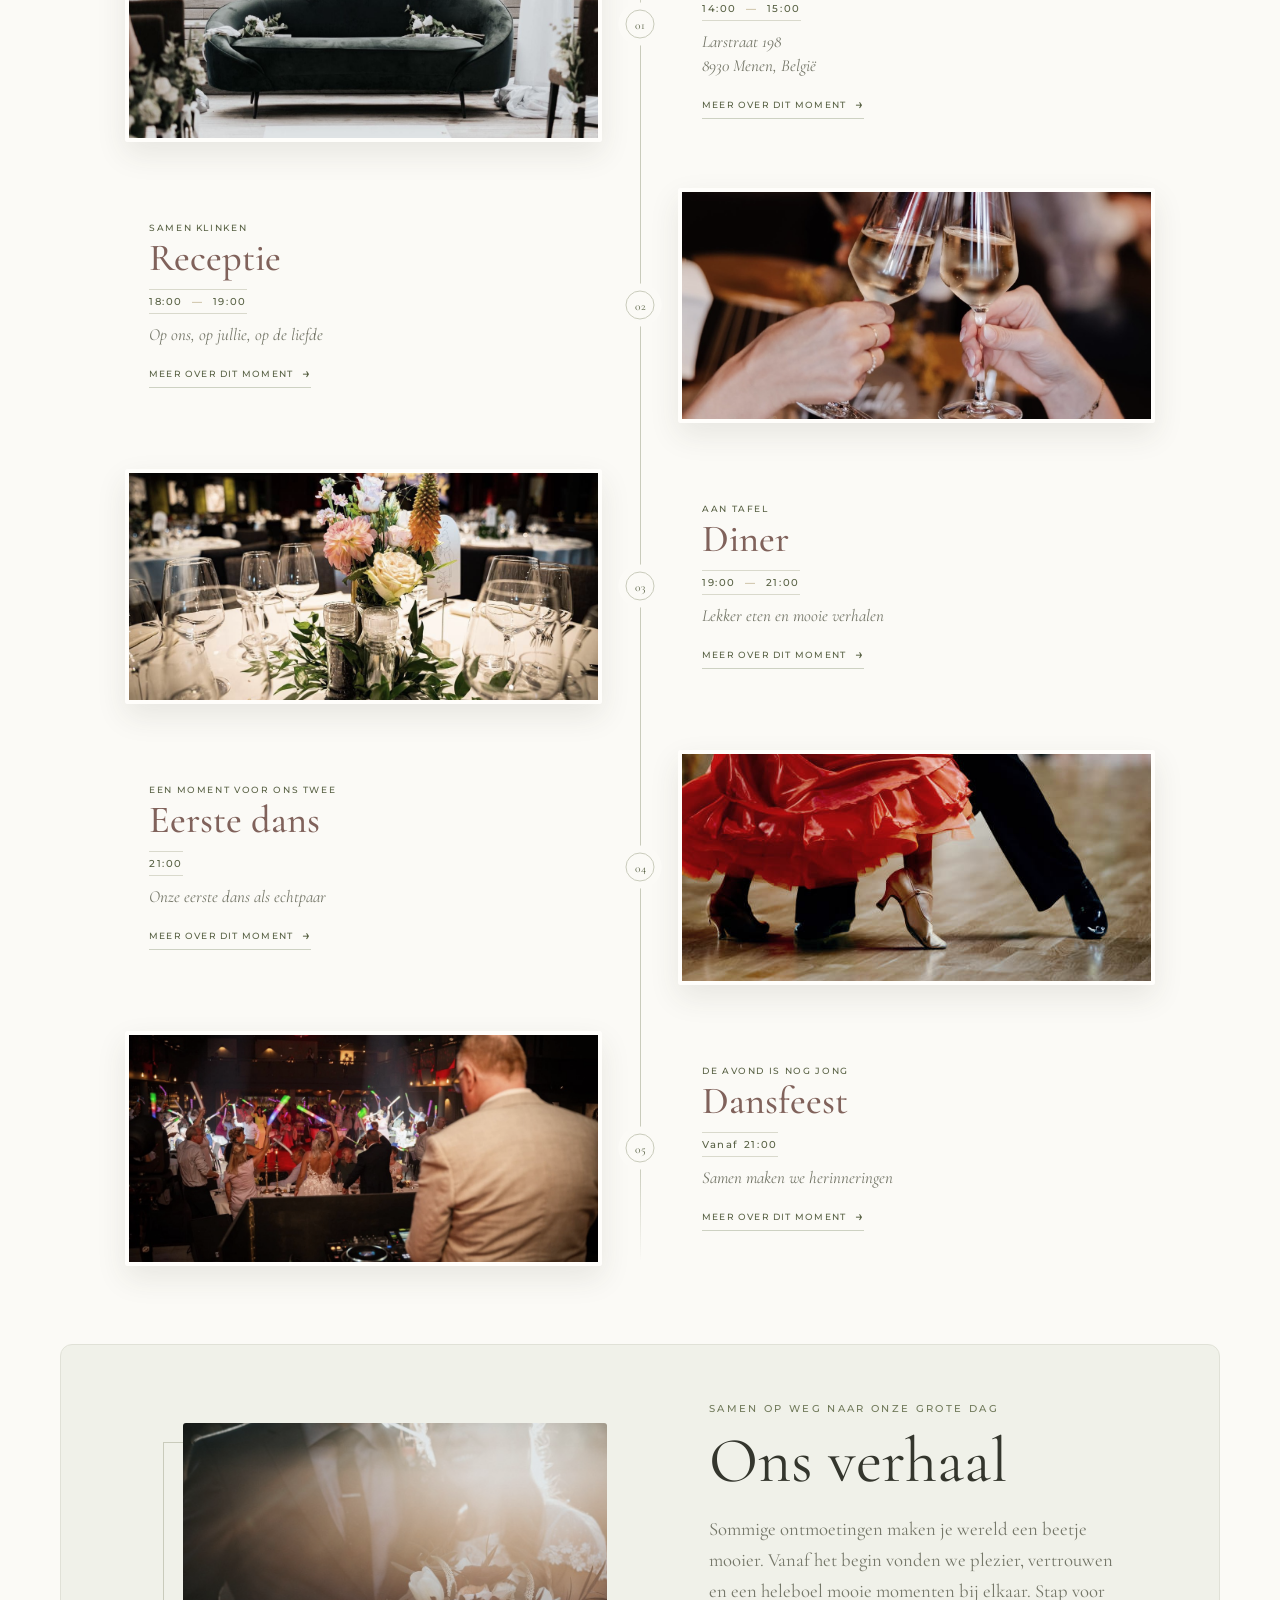
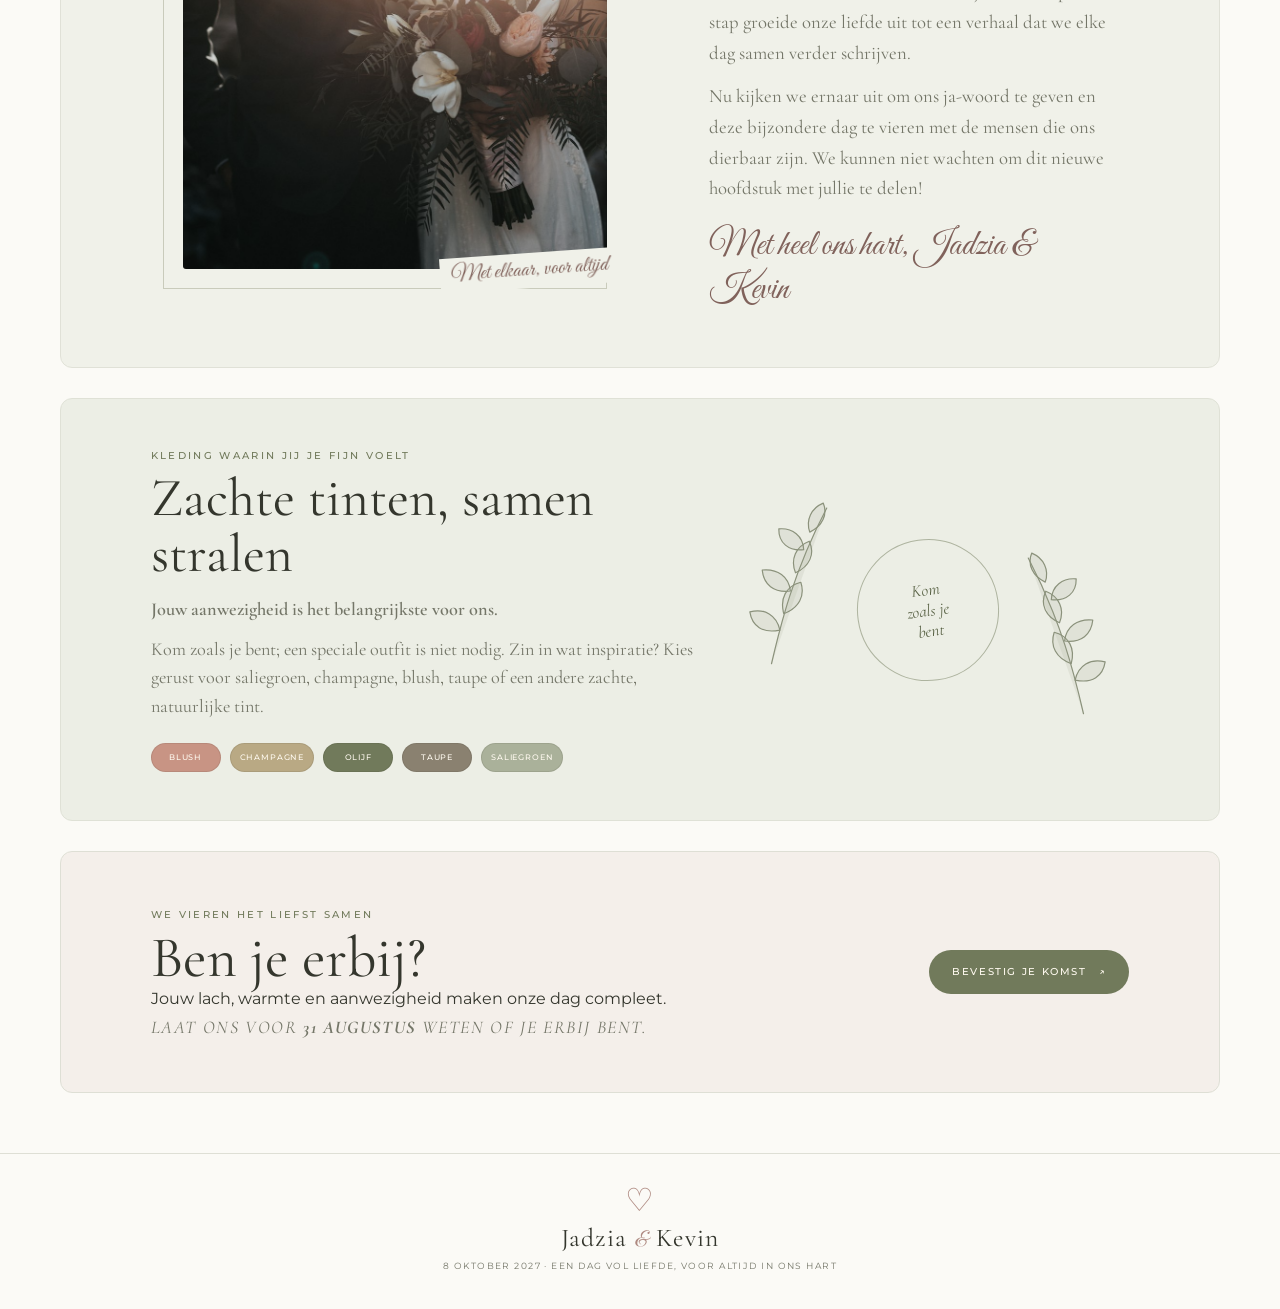
==== commit 55768e71: "Update stylesheet version and adjust design variables for improved aesthetics and consistency across" ====
--- a/index.html
+++ b/index.html
@@ -99,6 +99,7 @@
           <p>Volg de momenten van onze dag, van het eerste ja-woord tot de laatste dans.</p>
         </header>
         <div class="Timelinn">
+          <!-- popup ceremonie -->
           <article
             class="ceremonie"
             data-location="Larstraat 198, 8930 Menen"
@@ -118,6 +119,7 @@
               </button>
             </div>
           </article>
+          <!-- popup receptie -->
           <article class="ceremonie" data-detail="Na de ceremonie heffen we samen het glas. Er is tijd om elkaar te begroeten en gezellig bij te praten.">
             <button type="button" class="event-photo-action" aria-label="Open details over de receptie" aria-haspopup="dialog" aria-controls="timelineDialog">
               <img class="event-photo" src="receptie.jpg" alt="Feestelijk gedekte tafel voor de receptie" loading="lazy" decoding="async" />
@@ -133,6 +135,7 @@
               </button>
             </div>
           </article>
+          <!-- popup diner -->
           <article class="ceremonie" data-detail="We genieten samen van het diner en nemen rustig de tijd voor mooie verhalen en elkaars gezelschap.">
             <button type="button" class="event-photo-action" aria-label="Open details over het diner" aria-haspopup="dialog" aria-controls="timelineDialog">
               <img class="event-photo" src="dinner.jpg" alt="Een mooi opgedekte tafel voor het diner" loading="lazy" decoding="async" />
@@ -148,6 +151,7 @@
               </button>
             </div>
           </article>
+          <!-- popup eerste dans -->
           <article class="ceremonie" data-detail="Een bijzonder moment waarop we onze eerste dans als echtpaar met jullie delen.">
             <button type="button" class="event-photo-action" aria-label="Open details over de eerste dans" aria-haspopup="dialog" aria-controls="timelineDialog">
               <img class="event-photo" src="first-dance.jpg" alt="Trouwboeket in romantische belichting" loading="lazy" decoding="async" />
@@ -163,6 +167,7 @@
               </button>
             </div>
           </article>
+          <!-- popup dansfeest -->
           <article class="ceremonie" data-detail="Na de eerste dans vieren we de avond samen verder. We hopen jullie op de dansvloer te zien.">
             <button type="button" class="event-photo-action" aria-label="Open details over het dansfeest" aria-haspopup="dialog" aria-controls="timelineDialog">
               <img class="event-photo" src="dansfeest.jpg" alt="Sfeervolle lichtshow met dansende feestgangers" loading="lazy" decoding="async" />
--- a/style.css
+++ b/style.css
@@ -1,19 +1,19 @@
 /* Kleuren, typografie en andere globale ontwerpvariabelen. */
 :root {
   color-scheme: light;
-  --paper: #fbf8f1;
-  --paper-deep: #f0e9dc;
-  --ink: #292b23;
-  --muted: #716f62;
+  --paper: #fbfaf6;
+  --paper-deep: #f0efe7;
+  --ink: #34362d;
+  --muted: #747668;
   --text-muted: var(--muted);
-  --line: #ded8c9;
-  --olive: #646d4d;
-  --olive-dark: #4c563a;
-  --rust: #9c503a;
-  --rust-dark: #773c30;
-  --ochre: #bd985c;
-  --sage: #dfe1d2;
-  --blush: #ead2c8;
+  --line: #dedfd5;
+  --olive: #717a5b;
+  --olive-dark: #596245;
+  --rust: #ae8980;
+  --rust-dark: #80625b;
+  --ochre: #b9a984;
+  --sage: #e8eadf;
+  --blush: #f1e2dc;
   --display: "Cormorant Garamond", Georgia, serif;
   --script: "Great Vibes", cursive;
   --body: "Montserrat", sans-serif;
@@ -43,8 +43,8 @@
   z-index: -1;
   inset: 0;
   background:
-    radial-gradient(ellipse at 0% 40%, rgba(196, 159, 104, 0.1), transparent 34rem),
-    radial-gradient(ellipse at 100% 80%, rgba(101, 109, 77, 0.08), transparent 35rem),
+    radial-gradient(ellipse at 7% 16%, rgba(225, 201, 190, .17), transparent 31rem),
+    radial-gradient(ellipse at 94% 77%, rgba(159, 168, 137, .12), transparent 34rem),
     var(--paper);
   content: "";
 }
@@ -110,14 +110,21 @@
 
 .site-nav a:hover,
 .back-link:hover {
-  color: var(--rust);
+  color: var(--rust-dark);
 }
 
 .site-nav .nav-rsvp {
   padding: 10px 15px;
-  border: 1px solid var(--line);
-  border-radius: 2px;
+  border: 1px solid #cdd1c2;
+  border-radius: 30px;
+  background: #f5f5ef;
   color: var(--olive-dark);
+}
+
+.site-nav .nav-rsvp:hover {
+  border-color: var(--olive);
+  background: var(--olive);
+  color: #fffdf8;
 }
 
 .nav-rsvp span {
@@ -128,6 +135,7 @@
 /* Hoofduitnodiging: fotobanner en tekst in het midden. */
 .home {
   width: min(100% - 64px, 1240px);
+  max-width: 1160px;
   margin: 0 auto;
 }
 
@@ -559,8 +567,9 @@
   display: block;
   width: 100%;
   height: 100%;
-  border: 4px solid #fffdf8;
-  box-shadow: 0 10px 28px rgba(63, 54, 41, 0.1);
+  border: 4px solid #fffefa;
+  border-radius: 3px;
+  box-shadow: 0 12px 30px rgba(55, 58, 44, 0.1);
   object-fit: cover;
   filter: saturate(0.72);
   transition: filter 0.35s ease, transform 0.35s ease;
@@ -571,9 +580,6 @@
   transform: translateY(-3px);
 }
 
-.event-content {
-  padding: 20px 24px;
-}
 
 .event-date {
   margin-bottom: 5px;
@@ -624,7 +630,9 @@
   align-items: center;
   gap: clamp(38px, 8vw, 112px);
   padding: 55px clamp(35px, 8vw, 110px);
-  background: #f0eee4;
+  border: 1px solid #e0e1d7;
+  border-radius: 12px;
+  background: #f0f1e9;
 }
 
 .story-image-wrap {
@@ -635,7 +643,7 @@
 .story-image-wrap::before {
   position: absolute;
   inset: 19px 0 0 0;
-  border: 1px solid #c9c4af;
+  border: 1px solid #c9cbbb;
   content: "";
 }
 
@@ -646,6 +654,7 @@
   aspect-ratio: 0.95;
   object-fit: cover;
   filter: saturate(0.72);
+  border-radius: 3px;
 }
 
 .image-caption {
@@ -653,8 +662,8 @@
   right: -12px;
   bottom: 1px;
   padding: 4px 11px;
-  background: #f0eee4;
-  color: var(--olive);
+  background: #f0f1e9;
+  color: var(--rust-dark);
   font-family: var(--script);
   font-size: 1.35rem;
   transform: rotate(-4deg);
@@ -689,7 +698,7 @@
 }
 
 .story-signature {
-  color: var(--rust);
+  color: var(--rust-dark);
   font-size: 2.2rem;
 }
 
@@ -703,7 +712,9 @@
   gap: 20px;
   padding: 48px clamp(32px, 7vw, 90px);
   overflow: hidden;
-  background: #e9eadf;
+  border: 1px solid #dfe1d6;
+  border-radius: 12px;
+  background: #eceee5;
 }
 
 .dresscode-copy h2 {
@@ -747,11 +758,11 @@
   text-transform: uppercase;
 }
 
-.autumn-color-orange { background: #ad5b3e; }
-.autumn-color-yellow { background: #be9b5b; }
-.autumn-color-red { background: #793f3d; }
-.autumn-color-brown { background: #725643; }
-.autumn-color-sage { background: #727a60; }
+.autumn-color-orange { background: #c89484; }
+.autumn-color-yellow { background: #b9a984; }
+.autumn-color-red { background: #717a5b; }
+.autumn-color-brown { background: #8a8170; }
+.autumn-color-sage { background: #aab19a; }
 
 .dresscode-art {
   position: relative;
@@ -766,7 +777,7 @@
   width: 142px;
   height: 142px;
   place-items: center;
-  border: 1px solid rgba(100, 109, 77, 0.46);
+  border: 1px solid rgba(113, 122, 91, 0.5);
   border-radius: 50%;
   color: var(--olive-dark);
   font-family: var(--display);
@@ -783,7 +794,7 @@
   display: block;
   width: 120px;
   height: 165px;
-  color: var(--olive);
+  color: var(--olive-dark);
   opacity: 0.66;
 }
 
@@ -818,7 +829,8 @@
   align-items: center;
   justify-content: space-between;
   gap: 26px;
-  background: #f4efe4;
+  border-radius: 12px;
+  background: #f4efea;
   border: 1px solid var(--line);
 }
 
@@ -847,6 +859,7 @@
 .button-dark {
   flex: 0 0 auto;
   margin-top: 0;
+  border-radius: 30px;
   background: var(--olive);
   color: #fffaf0;
 }
@@ -1083,7 +1096,8 @@
 .gezinslid-blok {
   margin: 12px 0;
   padding: 14px;
-  border: 1px solid var(--line);
+  border: 1px solid #e0e1d7;
+  border-radius: 3px;
   background: #fffefa;
 }
 
@@ -1150,8 +1164,8 @@
   margin-top: 10px;
   padding: 10px;
   align-items: center;
-  border: 1px solid var(--line);
-  background: #f7f5ed;
+  border: 1px solid #e1e2d8;
+  background: #f3f4ed;
 }
 
 .checkbox-card input[type="checkbox"] {
@@ -1610,174 +1624,10 @@
     transition-duration: 0.01ms !important;
   }
 }
-/* Oudere RSVP-afwerking: de gedeelde themalaag hieronder stemt deze kleuren gelijk. */
-body.inschrijving { --paper: #fbf6f2; --paper-deep: #efe3dc; --ink: #352925; --muted: #796961; --line: #e6d6ce; --olive: #806057; --olive-dark: #64463f; --rust: #a65f62; --rust-dark: #75434a; --ochre: #bd9274; --sage: #e8ddd7; --blush: #f0d9d4; }
-body.inschrijving::before { background: radial-gradient(ellipse at 8% 16%, rgba(193, 130, 128, .13), transparent 30rem), radial-gradient(ellipse at 96% 82%, rgba(162, 119, 94, .11), transparent 32rem), var(--paper); }
-body.inschrijving .compact-header { border-color: #e6d6ce; }
-body.inschrijving .rsvp-layout { position: relative; gap: clamp(18px, 3vw, 38px); border: 0; background: transparent; }
-body.inschrijving .rsvp-intro { min-height: 650px; box-shadow: 0 24px 60px rgba(70, 43, 40, .12); }
-body.inschrijving .rsvp-intro::after { background: linear-gradient(180deg, rgba(48, 30, 31, .02) 10%, rgba(48, 30, 31, .8) 100%); }
-body.inschrijving .rsvp-photo { filter: saturate(.82) sepia(.08); }
-body.inschrijving .rsvp-intro-copy { position: relative; padding: 22px 0 0; }
-body.inschrijving .rsvp-intro-copy::before { position: absolute; top: 0; left: 0; width: 48px; height: 1px; background: #e9cbbd; content: ""; }
-body.inschrijving .rsvp-intro-copy .eyebrow { color: #f0d7c6; }
-body.inschrijving .rsvp-card { position: relative; padding: clamp(30px, 4.5vw, 56px); border: 1px solid rgba(205, 177, 164, .58); background: rgba(255, 252, 249, .92); box-shadow: 0 24px 60px rgba(70, 43, 40, .08); }
-body.inschrijving .rsvp-card::before { position: absolute; inset: 9px; border: 1px solid rgba(205, 177, 164, .28); content: ""; pointer-events: none; }
-body.inschrijving .rsvp-card > * { position: relative; }
-body.inschrijving .rsvp-heading h2 { color: #49332f; }
-body.inschrijving .heading-flourish { color: var(--rust); }
-body.inschrijving .form-group > label { color: #513a36; }
-body.inschrijving .radio-card { padding: 14px 16px; border-color: #eadbd4; border-radius: 3px; background: #fffdfa; transition: border-color .2s ease, background .2s ease, transform .2s ease, box-shadow .2s ease; }
-body.inschrijving .radio-card:hover { border-color: #c99b91; background: #fff8f5; transform: translateY(-1px); }
-body.inschrijving .radio-card:has(input:checked) { border-color: #ad6e70; background: #f8eeeb; box-shadow: inset 3px 0 #ad6e70; }
-body.inschrijving .radio-title { color: #44332f; }
-body.inschrijving input[type="text"], body.inschrijving input[type="number"] { border-color: #e5d5ce; border-radius: 2px; background: #fffdfa; }
-body.inschrijving input[type="text"]:focus, body.inschrijving input[type="number"]:focus { border-color: #ad6e70; box-shadow: 0 0 0 3px rgba(173, 110, 112, .13); }
-body.inschrijving .gezinslid-blok { border-color: #e7d7d0; border-radius: 3px; background: #fffdfa; }
-body.inschrijving .hoofdgast-blok { border-left-color: #ad6e70; }
-body.inschrijving .gast-titel { color: #75434a; }
-body.inschrijving .checkbox-card { border-color: #eadbd4; background: #fbf4f1; }
-body.inschrijving .checkbox-card input[type="checkbox"] { accent-color: #a65f62; }
-body.inschrijving .btn-primary, body.inschrijving .btn-nav-home { border-color: #75434a; border-radius: 2px; background: #75434a; }
-body.inschrijving .btn-primary:hover, body.inschrijving .btn-nav-home:hover { border-color: #5d363d; background: #5d363d; }
-body.inschrijving .btn-secondary { border-color: #dfc8bf; color: #75434a; }
-body.inschrijving .btn-secondary:hover { border-color: #75434a; color: #fffaf0; }
-body.inschrijving .btn-verwijder:hover { border-color: #a65f62; background: #a65f62; }
-body.inschrijving .success-message .heart-icon { color: #a65f62; }
-body.inschrijving .rsvp-footer { border-color: #e6d6ce; }
-@media (max-width: 640px) { body.inschrijving .rsvp-layout { gap: 14px; } body.inschrijving .rsvp-intro { min-height: 360px; } body.inschrijving .rsvp-card { padding: 30px 24px; } body.inschrijving .rsvp-card::before { inset: 7px; } }
-
-/* Gedeelde romantische afwerking van de uitnodigingspagina. */
-:root {
-  --paper: #fbf8f3;
-  --paper-deep: #f0ebe2;
-  --ink: #302e27;
-  --muted: #747264;
-  --line: #dedbd0;
-  --olive: #697057;
-  --olive-dark: #50583f;
-  --rust: #a87870;
-  --rust-dark: #78534d;
-  --ochre: #b5a17b;
-  --sage: #e7e8df;
-  --blush: #eadbd5;
-}
-
-body:not(.inschrijving)::before {
-  background:
-    radial-gradient(ellipse at 8% 20%, rgba(201, 169, 157, .12), transparent 32rem),
-    radial-gradient(ellipse at 95% 78%, rgba(117, 125, 94, .09), transparent 34rem),
-    var(--paper);
-}
-
-.site-header { border-color: #e4ded5; }
-.brand-mark span, .footer-names span { color: #a87870; }
-.site-nav .nav-rsvp { border-color: #c9cbbc; border-radius: 30px; background: rgba(255, 253, 249, .62); }
-.site-nav .nav-rsvp:hover { background: #697057; color: #fffdf8; }
-
-.invitation-hero {
-  border: 1px solid #d7d1c4;
-  border-radius: 46px 46px 28px 28px;
-  box-shadow: 0 22px 55px rgba(63, 58, 46, .12);
-}
-.hero-frame { inset: 14px; border-color: rgba(255, 250, 239, .62); border-radius: 36px 36px 20px 20px; }
-.hero-frame::before, .hero-frame::after { border-color: rgba(239, 225, 205, .9); }
-.hero-photo { filter: saturate(.62) sepia(.08); }
-.invitation-hero::before {
-  background:
-    linear-gradient(180deg, rgba(54, 51, 41, .08), rgba(49, 47, 39, .48)),
-    radial-gradient(ellipse at 50% 42%, rgba(242, 232, 211, .12), transparent 46%);
-}
-.hero-copy h1 { font-family: var(--display); font-weight: 400; letter-spacing: .015em; }
-.hero-copy h1 span { color: #e5d7b9; font-family: var(--script); }
-.hero-date { color: #f1e4cd; }
-.button-light { border-radius: 30px; background: rgba(80, 88, 63, .88); }
-.button-light:hover { background: #50583f; }
-
-.detail-strip { border-color: #dedbd0; }
-.detail-item { border-color: #dedbd0; }
-.detail-icon { color: #697057; }
-.love-note { border-color: #dedbd0; }
-.love-note h2, .event-number, .title { color: #78534d; }
-.love-note-flourish, .love-note-heart { color: #a87870; }
-.love-note-heart { background: var(--paper); }
-.event-photo { border-color: #fffdfa; border-radius: 4px; }
-.story-section { border: 1px solid #e3e0d6; border-radius: 22px; background: #f1f0e9; }
-.story-photo { border-radius: 3px; }
-.dresscode-section { border: 1px solid #e0e2d7; border-radius: 22px; background: #eceee6; }
-.dresscode-seal { border-color: rgba(105, 112, 87, .5); color: #697057; }
-.rsvp-banner { border: 1px solid #e6ddd4; border-radius: 22px; background: #f5eee8; }
-.button-dark { border-radius: 30px; background: #697057; }
-.button-dark:hover { background: #50583f; }
-.site-footer { border-color: #dedbd0; }
-.footer-flourish { color: #a87870; }
-
-body.inschrijving .rsvp-layout { border-radius: 22px; }
-body.inschrijving .rsvp-intro { border-radius: 18px; }
-body.inschrijving .rsvp-card { border-radius: 18px; }
-body.inschrijving .rsvp-card::before { border-radius: 12px; }
-body.inschrijving .rsvp-intro h1 { font-family: var(--display); letter-spacing: .01em; }
-
-@media (max-width: 640px) {
-  .invitation-hero { border-radius: 26px 26px 18px 18px; }
-  .hero-frame { border-radius: 18px 18px 12px 12px; }
-  .story-section, .dresscode-section, .rsvp-banner { border-radius: 16px; }
-  body.inschrijving .rsvp-layout { border-radius: 0; }
-}
-
-/* Definitieve gedeelde kleurlaag voor de hoofdpagina en RSVP. */
-:root {
-  --paper: #fbfaf6;
-  --paper-deep: #f0efe7;
-  --ink: #34362d;
-  --muted: #747668;
-  --text-muted: #747668;
-  --line: #dedfd5;
-  --olive: #717a5b;
-  --olive-dark: #596245;
-  --rust: #ae8980;
-  --rust-dark: #80625b;
-  --ochre: #b9a984;
-  --sage: #e8eadf;
-  --blush: #f1e2dc;
-}
-
-body.inschrijving {
-  --paper: #fbfaf6;
-  --paper-deep: #f0efe7;
-  --ink: #34362d;
-  --muted: #747668;
-  --text-muted: #747668;
-  --line: #dedfd5;
-  --olive: #717a5b;
-  --olive-dark: #596245;
-  --rust: #ae8980;
-  --rust-dark: #80625b;
-  --ochre: #b9a984;
-  --sage: #e8eadf;
-  --blush: #f1e2dc;
-}
-
-body::before {
-  background:
-    radial-gradient(ellipse at 7% 16%, rgba(225, 201, 190, .17), transparent 31rem),
-    radial-gradient(ellipse at 94% 77%, rgba(159, 168, 137, .12), transparent 34rem),
-    var(--paper);
-}
-
-::selection { background: var(--olive); }
-.site-header { border-color: var(--line); }
+/* Gedeelde themalaag voor beide paginas. */
+
 .brand-mark span, .footer-names span { color: var(--rust); }
-.site-nav .nav-rsvp {
-  border-color: #cdd1c2;
-  border-radius: 30px;
-  background: #f5f5ef;
-  color: var(--olive-dark);
-}
-.site-nav .nav-rsvp:hover { border-color: var(--olive); background: var(--olive); color: #fffdf8; }
-.site-nav a:hover, .back-link:hover { color: var(--rust-dark); }
-
-.home { max-width: 1160px; }
+
 .invitation-hero {
   min-height: clamp(500px, 58vw, 680px);
   border: 1px solid #d9d8cd;
@@ -1822,55 +1672,16 @@
 }
 .button-light:hover { background: var(--olive-dark); }
 
-.detail-strip { border-color: var(--line); }
-.detail-item { border-color: var(--line); }
-.detail-icon { color: var(--olive); }
-.detail-label { color: var(--muted); }
-.detail-value { color: var(--ink); }
 .calendar-download:hover { background: rgba(113, 122, 91, .08); }
-.love-note { border-color: var(--line); }
-.love-note h2 { color: var(--rust-dark); }
-.love-note-flourish, .love-note-heart { color: var(--rust); }
-.love-note-heart { background: var(--paper); }
 .section-heading h2, .dresscode-copy h2, .rsvp-banner h2, .story-title { color: var(--ink); }
 .Timelinn::before { background: linear-gradient(180deg, transparent, #c9cbbb 7%, #c9cbbb 93%, transparent); }
 .event-number { border-color: #c9cbbb; color: var(--olive-dark); }
-.title { color: var(--rust-dark); }
 .event-date { color: var(--olive-dark); }
 .info { border-color: #d9d9cc; color: var(--olive-dark); }
-.event-photo { border-color: #fffefa; border-radius: 3px; box-shadow: 0 12px 30px rgba(55, 58, 44, .1); }
-.story-section {
-  border: 1px solid #e0e1d7;
-  border-radius: 12px;
-  background: #f0f1e9;
-}
-.story-section .image-caption { background: #f0f1e9; color: var(--rust-dark); }
-.story-image-wrap::before { border-color: #c9cbbb; }
-.story-signature { color: var(--rust-dark); }
-.dresscode-section {
-  border: 1px solid #dfe1d6;
-  border-radius: 12px;
-  background: #eceee5;
-}
 .dresscode-copy .dresscode-lead { color: var(--ink); }
-.dresscode-seal { border-color: rgba(113, 122, 91, .5); color: var(--olive-dark); }
-.autumn-color-orange { background: #c89484; }
-.autumn-color-yellow { background: #b9a984; }
-.autumn-color-red { background: #717a5b; }
-.autumn-color-brown { background: #8a8170; }
-.autumn-color-sage { background: #aab19a; }
-.rsvp-banner {
-  border: 1px solid #e8ded7;
-  border-radius: 12px;
-  background: #f4efea;
-}
 .rsvp-banner .rsvp-deadline { color: var(--olive-dark); }
-.button-dark { border-radius: 30px; background: var(--olive); }
-.button-dark:hover { background: var(--olive-dark); }
-.site-footer { border-color: var(--line); }
 .footer-flourish { color: var(--rust); }
 
-body.inschrijving .compact-header { border-color: var(--line); }
 body.inschrijving .rsvp-layout {
   gap: clamp(18px, 3vw, 34px);
   border: 0;
@@ -1884,56 +1695,67 @@
   background: linear-gradient(180deg, rgba(48, 54, 42, .02) 5%, rgba(48, 54, 42, .74) 100%);
 }
 body.inschrijving .rsvp-photo { filter: saturate(.62) sepia(.06); }
+body.inschrijving .rsvp-intro-copy { position: relative; padding: 22px 0 0; }
+body.inschrijving .rsvp-intro-copy::before {
+  position: absolute;
+  top: 0;
+  left: 0;
+  width: 48px;
+  height: 1px;
+  background: #e9cbbd;
+  content: "";
+}
 body.inschrijving .rsvp-intro-copy .eyebrow { color: #e9e8d9; }
 body.inschrijving .rsvp-signature { color: #f1dfd4; }
+body.inschrijving .rsvp-intro h1 { letter-spacing: .01em; }
 body.inschrijving .rsvp-card {
+  position: relative;
+  padding: clamp(30px, 4.5vw, 56px);
   border: 1px solid #e1e1d7;
   border-radius: 8px;
   background: rgba(255, 254, 250, .96);
   box-shadow: 0 18px 44px rgba(55, 58, 44, .07);
 }
-body.inschrijving .rsvp-card::before { border-color: rgba(190, 193, 176, .42); border-radius: 4px; }
-body.inschrijving .rsvp-heading h2, body.inschrijving .form-group > label { color: var(--ink); }
+body.inschrijving .rsvp-card::before {
+  position: absolute;
+  inset: 9px;
+  border: 1px solid rgba(190, 193, 176, .42);
+  border-radius: 4px;
+  content: "";
+  pointer-events: none;
+}
+body.inschrijving .rsvp-card > * { position: relative; }
 body.inschrijving .heading-flourish { color: var(--rust); }
 body.inschrijving .radio-card {
+  padding: 14px 16px;
   border-color: #e0e1d7;
   border-radius: 2px;
   background: #fffefa;
-}
-body.inschrijving .radio-card:hover { border-color: #9da58a; background: #f7f8f2; }
+  transition: border-color .2s ease, background .2s ease, transform .2s ease, box-shadow .2s ease;
+}
+body.inschrijving .radio-card:hover {
+  border-color: #9da58a;
+  background: #f7f8f2;
+  transform: translateY(-1px);
+}
 body.inschrijving .radio-card:has(input:checked) {
   border-color: var(--olive);
   background: #eef0e8;
   box-shadow: inset 3px 0 var(--olive);
 }
-body.inschrijving .radio-card input[type="radio"],
-body.inschrijving .checkbox-card input[type="checkbox"] { accent-color: var(--olive); }
+body.inschrijving .radio-title { color: #44332f; }
 body.inschrijving input[type="text"], body.inschrijving input[type="number"] {
   border-color: #dfe0d6;
+  border-radius: 2px;
   background: #fffefa;
 }
 body.inschrijving input[type="text"]:focus, body.inschrijving input[type="number"]:focus {
   border-color: var(--olive);
   box-shadow: 0 0 0 3px rgba(113, 122, 91, .13);
 }
-body.inschrijving .gezinslid-blok { border-color: #e0e1d7; background: #fffefa; }
-body.inschrijving .hoofdgast-blok { border-left-color: var(--olive); }
-body.inschrijving .gast-titel { color: var(--olive-dark); }
-body.inschrijving .checkbox-card { border-color: #e1e2d8; background: #f3f4ed; }
-body.inschrijving .btn-primary, body.inschrijving .btn-nav-home {
-  border-color: var(--olive);
-  border-radius: 30px;
-  background: var(--olive);
-}
-body.inschrijving .btn-primary:hover, body.inschrijving .btn-nav-home:hover {
-  border-color: var(--olive-dark);
-  background: var(--olive-dark);
-}
+body.inschrijving .btn-primary, body.inschrijving .btn-nav-home { border-radius: 30px; }
 body.inschrijving .btn-secondary { border-color: #d3d7c7; color: var(--olive-dark); }
 body.inschrijving .btn-secondary:hover { border-color: var(--olive); background: var(--olive); color: #fffdf8; }
-body.inschrijving .btn-verwijder:hover { border-color: var(--rust); background: var(--rust); }
-body.inschrijving .success-message .heart-icon { color: var(--rust); }
-body.inschrijving .rsvp-footer { border-color: var(--line); }
 
 @media (max-width: 640px) {
   .invitation-hero { min-height: min(660px, 150vw); border-radius: 8px; }
@@ -1943,7 +1765,10 @@
   .hero-side-note { color: #f3e8dc; }
   .story-section, .dresscode-section, .rsvp-banner { border-radius: 8px; }
   body.inschrijving .rsvp-layout { gap: 14px; }
-  body.inschrijving .rsvp-intro { border-radius: 6px; }
+  body.inschrijving .rsvp-intro { min-height: 360px; border-radius: 6px; }
+  body.inschrijving .rsvp-card { padding: 30px 24px; }
+  body.inschrijving .rsvp-card::before { inset: 7px; }
+  .hero-frame { border-radius: 18px 18px 12px 12px; }
   body.inschrijving .rsvp-card { border-radius: 6px; }
 }
 
